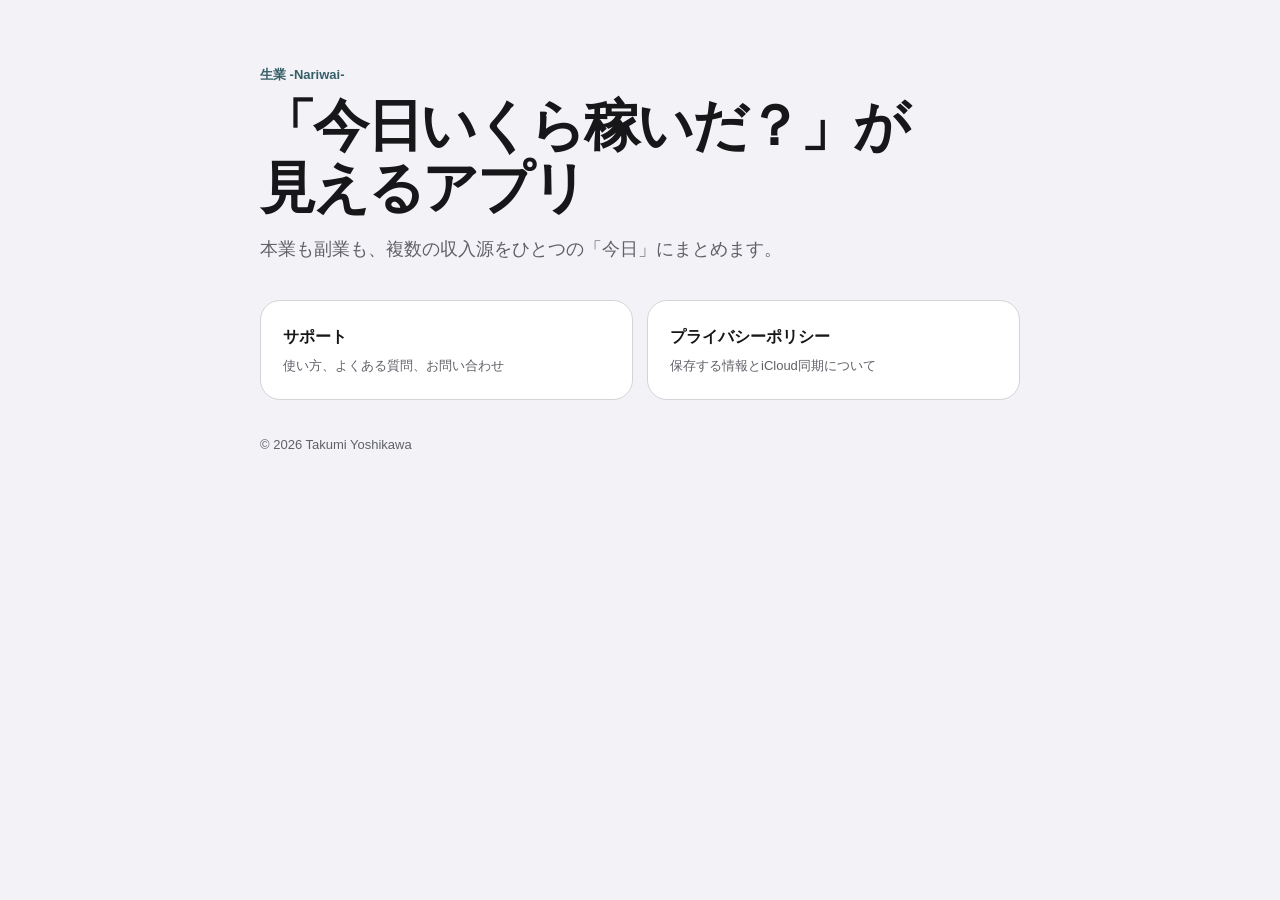
==== index.html @ c5707872 "Add approved public site" ====
<!doctype html>
<html lang="ja">
<head>
  <meta charset="utf-8">
  <meta name="viewport" content="width=device-width, initial-scale=1">
  <title>生業 -Nariwai-</title>
  <meta name="description" content="「今日いくら稼いだ？」が見えるアプリ、生業 -Nariwai- のサポート情報です。">
  <style>
    :root { color-scheme:light dark; --accent:#365e67; --bg:#f2f2f7; --surface:#fff; --text:#171719; --muted:#606068; --line:#d4d4d8; }
    @media (prefers-color-scheme:dark) { :root { --bg:#000; --surface:#1c1c1e; --text:#f5f5f7; --muted:#aaaab2; --line:#3a3a3c; --accent:#8bc3cb; } }
    * { box-sizing:border-box; }
    body { margin:0; background:var(--bg); color:var(--text); font-family:-apple-system,BlinkMacSystemFont,"Hiragino Sans","Yu Gothic",sans-serif; line-height:1.75; }
    main { width:min(760px,calc(100% - 32px)); margin:0 auto; padding:64px 0 88px; }
    .eyebrow { margin:0 0 8px; color:var(--accent); font-size:13px; font-weight:700; }
    h1 { margin:0; font-size:clamp(34px,8vw,56px); letter-spacing:-.045em; line-height:1.12; }
    .lead { margin:14px 0 0; color:var(--muted); font-size:18px; }
    nav { display:grid; grid-template-columns:repeat(2,minmax(0,1fr)); gap:14px; margin-top:34px; }
    a { padding:22px; border:1px solid var(--line); border-radius:20px; background:var(--surface); color:var(--text); font-weight:700; text-decoration:none; }
    a span { display:block; margin-top:4px; color:var(--muted); font-size:13px; font-weight:400; }
    footer { margin-top:34px; color:var(--muted); font-size:13px; }
    @media (max-width:560px) { nav { grid-template-columns:1fr; } }
  </style>
</head>
<body>
  <main>
    <p class="eyebrow">生業 -Nariwai-</p>
    <h1>「今日いくら稼いだ？」が<br>見えるアプリ</h1>
    <p class="lead">本業も副業も、複数の収入源をひとつの「今日」にまとめます。</p>
    <nav aria-label="サポート情報">
      <a href="support/">サポート<span>使い方、よくある質問、お問い合わせ</span></a>
      <a href="privacy/">プライバシーポリシー<span>保存する情報とiCloud同期について</span></a>
    </nav>
    <footer>© 2026 Takumi Yoshikawa</footer>
  </main>
</body>
</html>
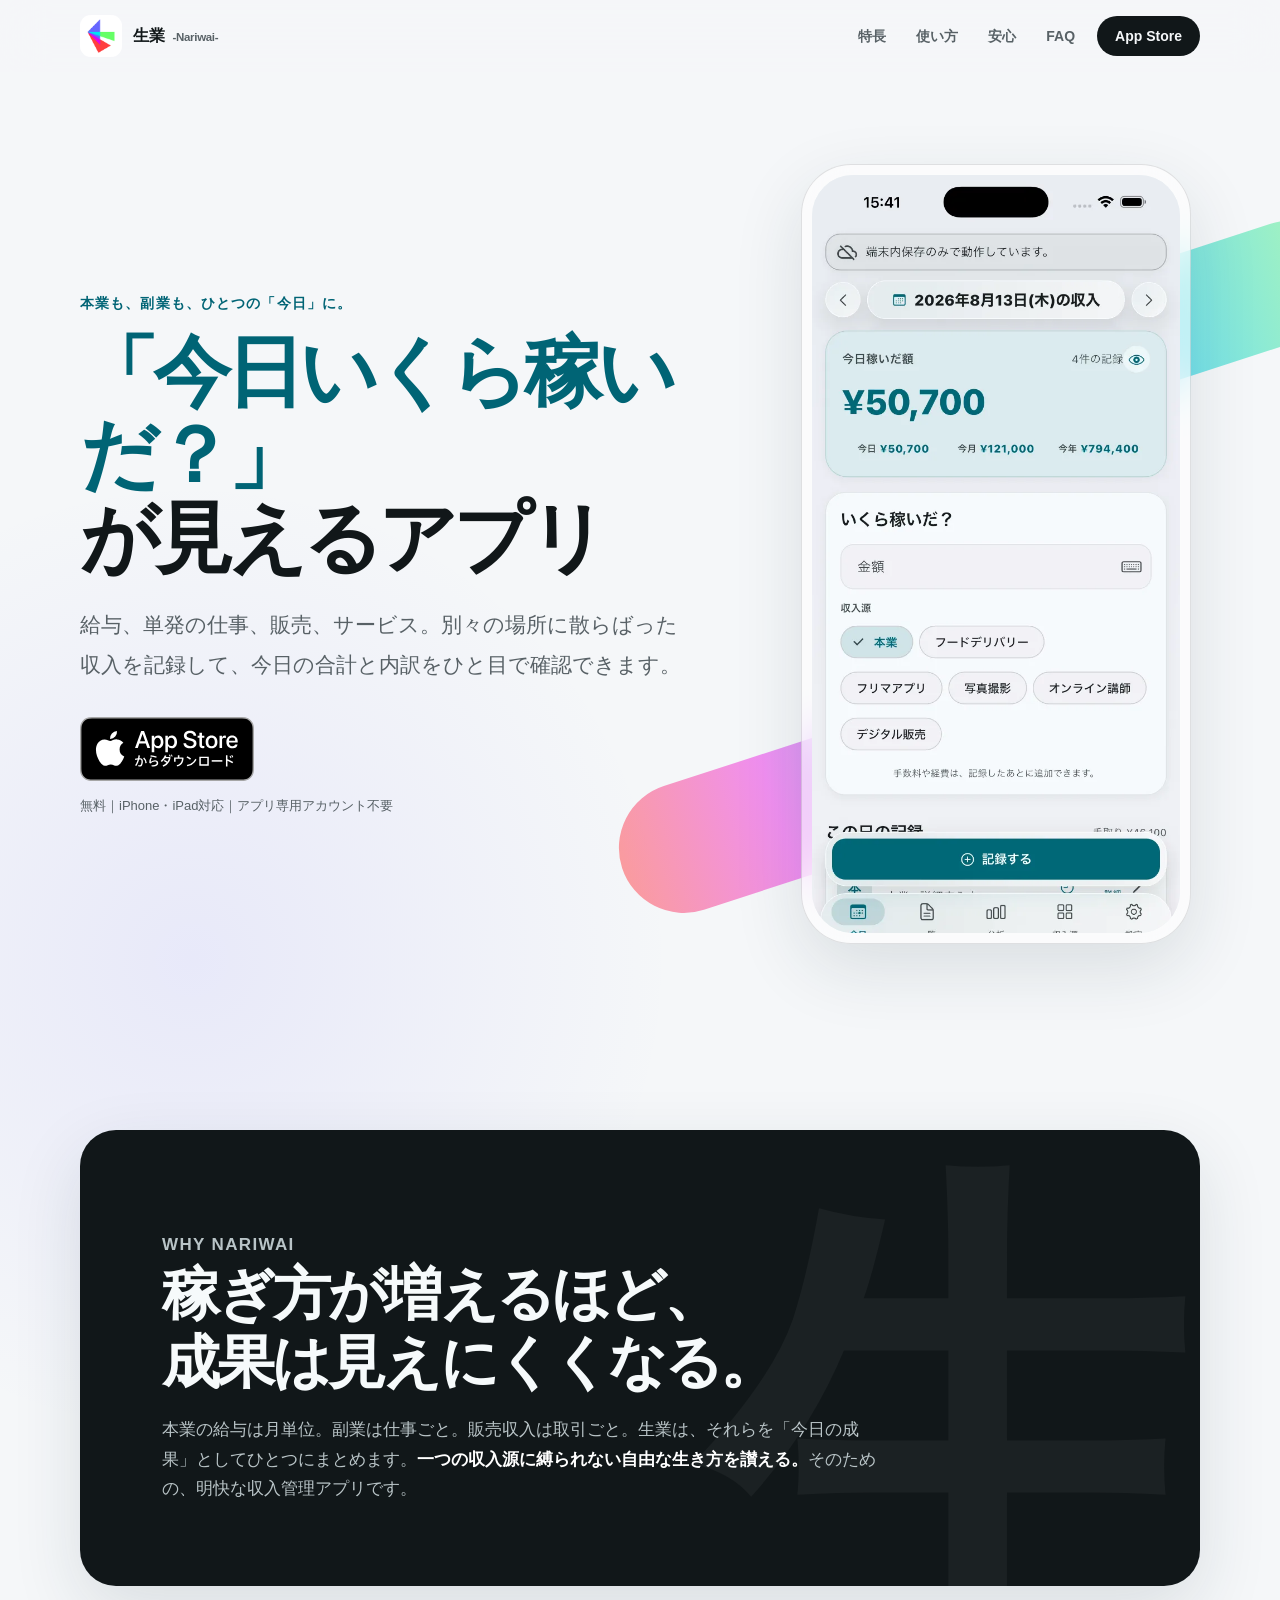
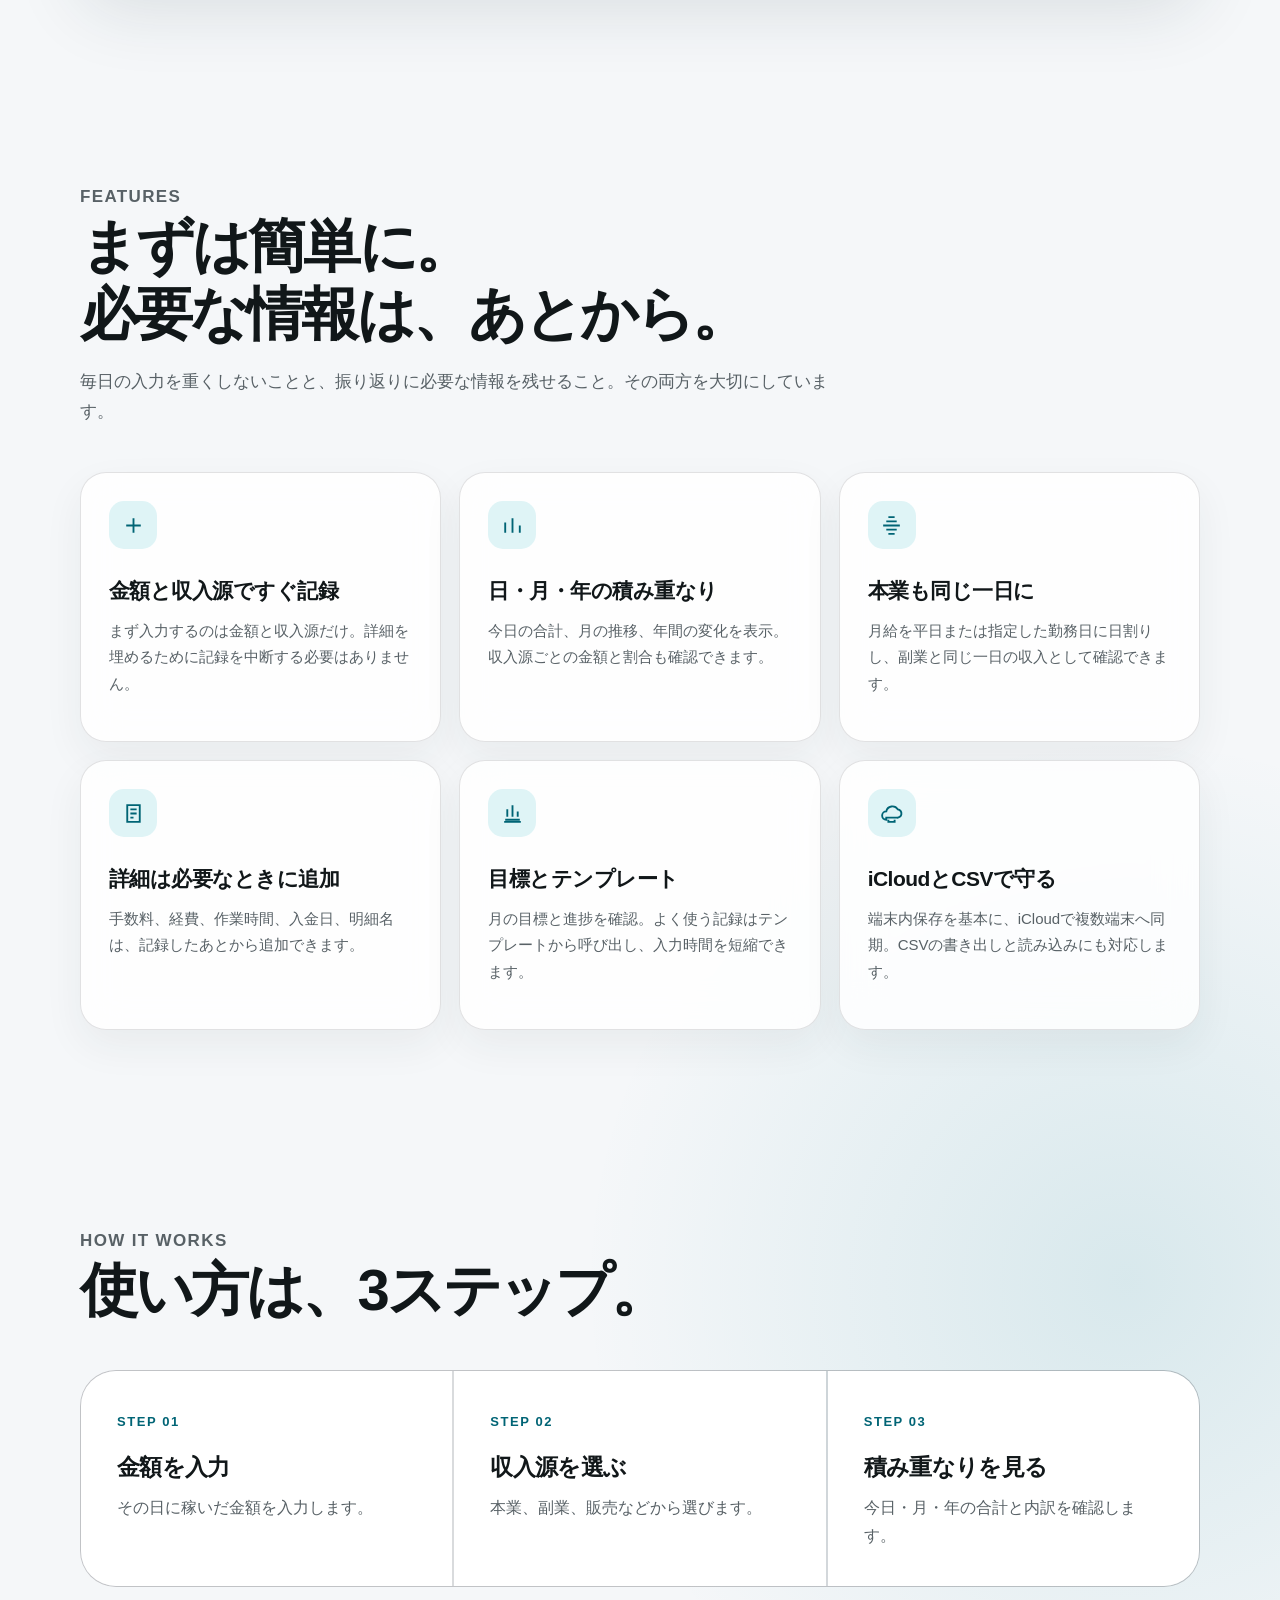
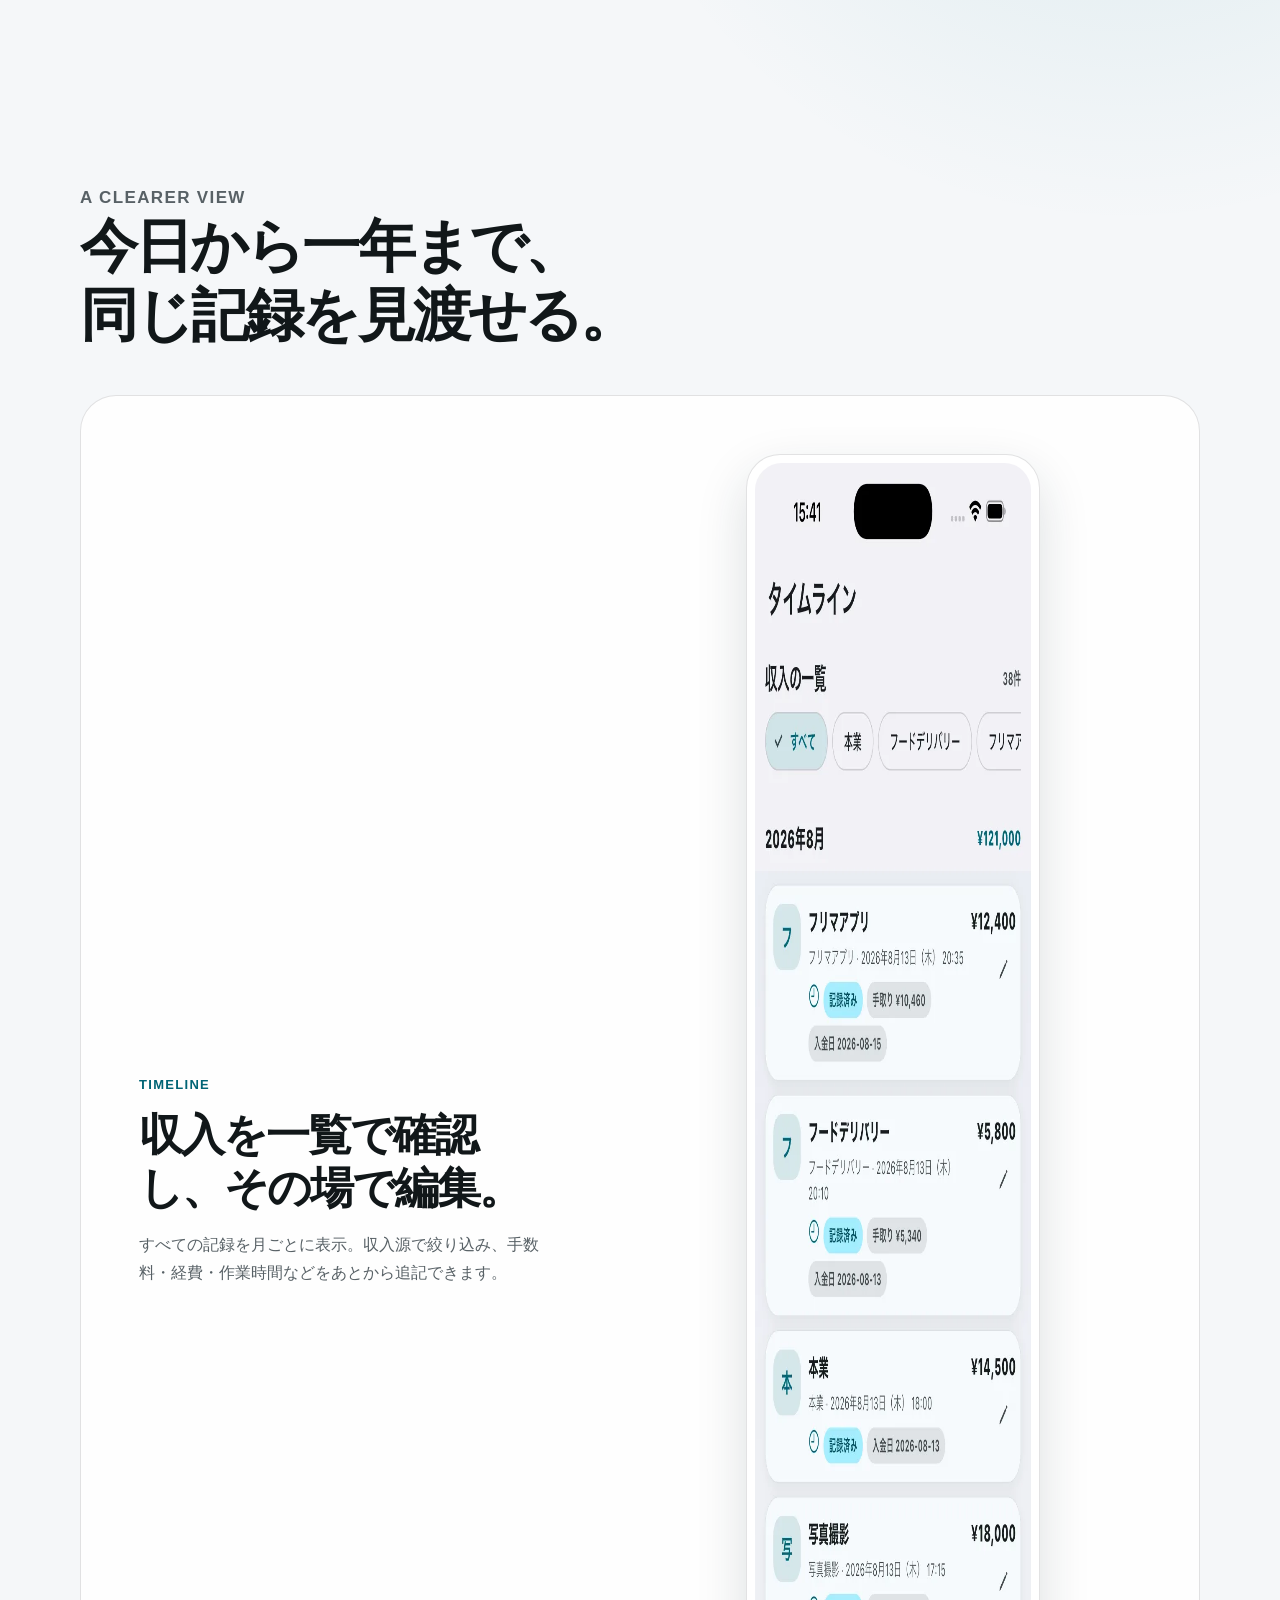
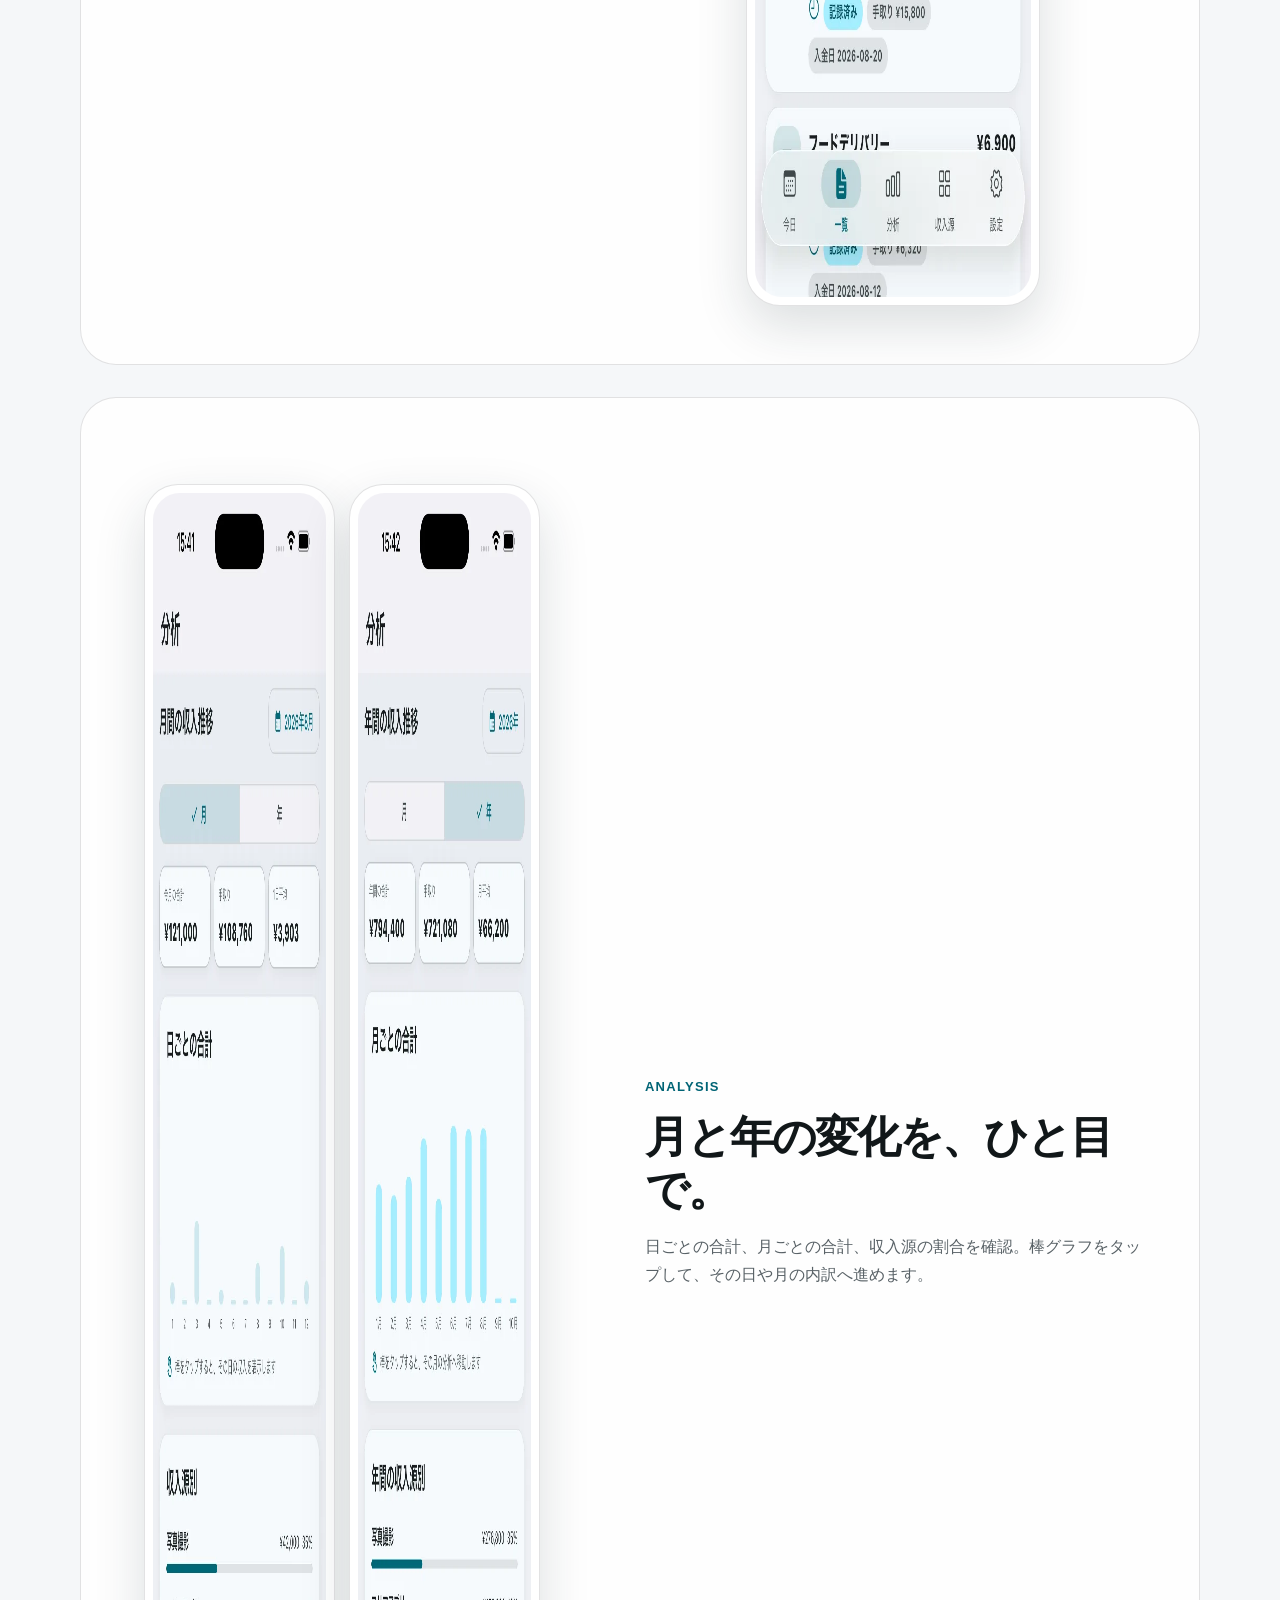
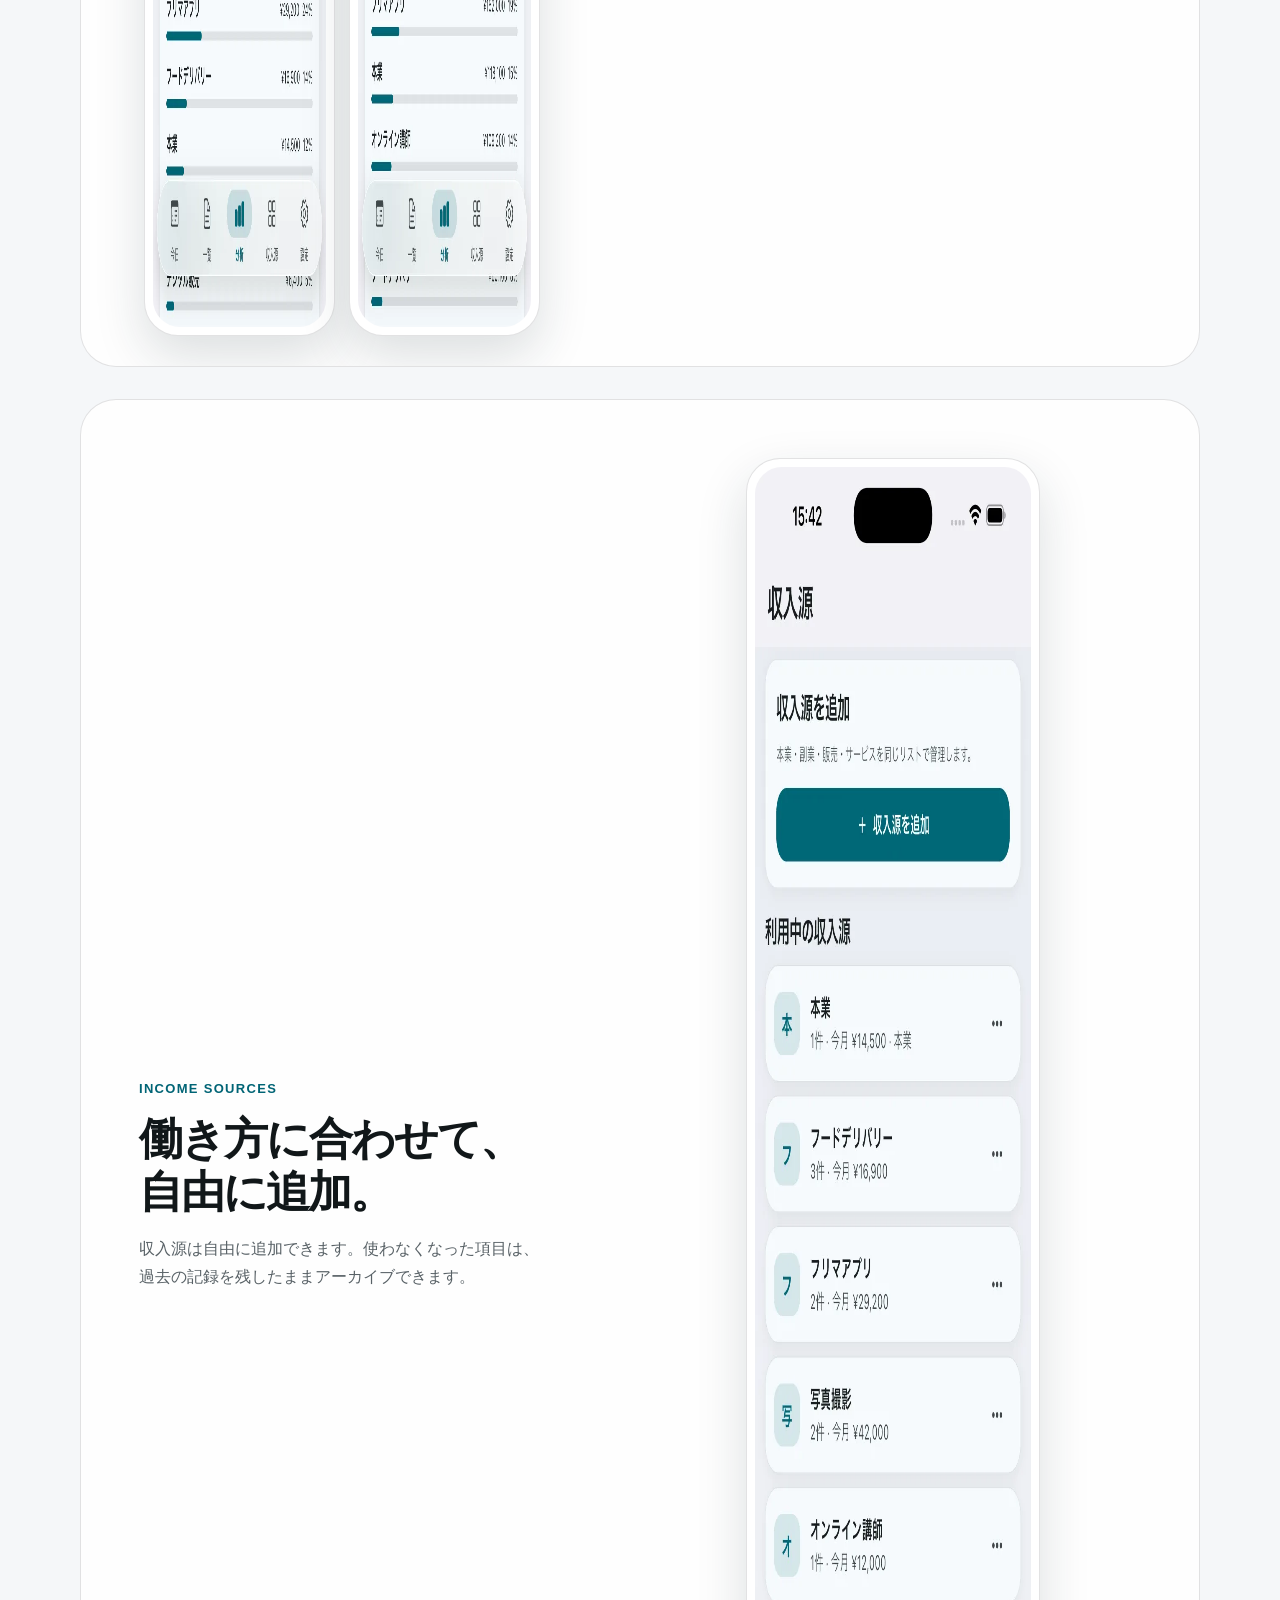
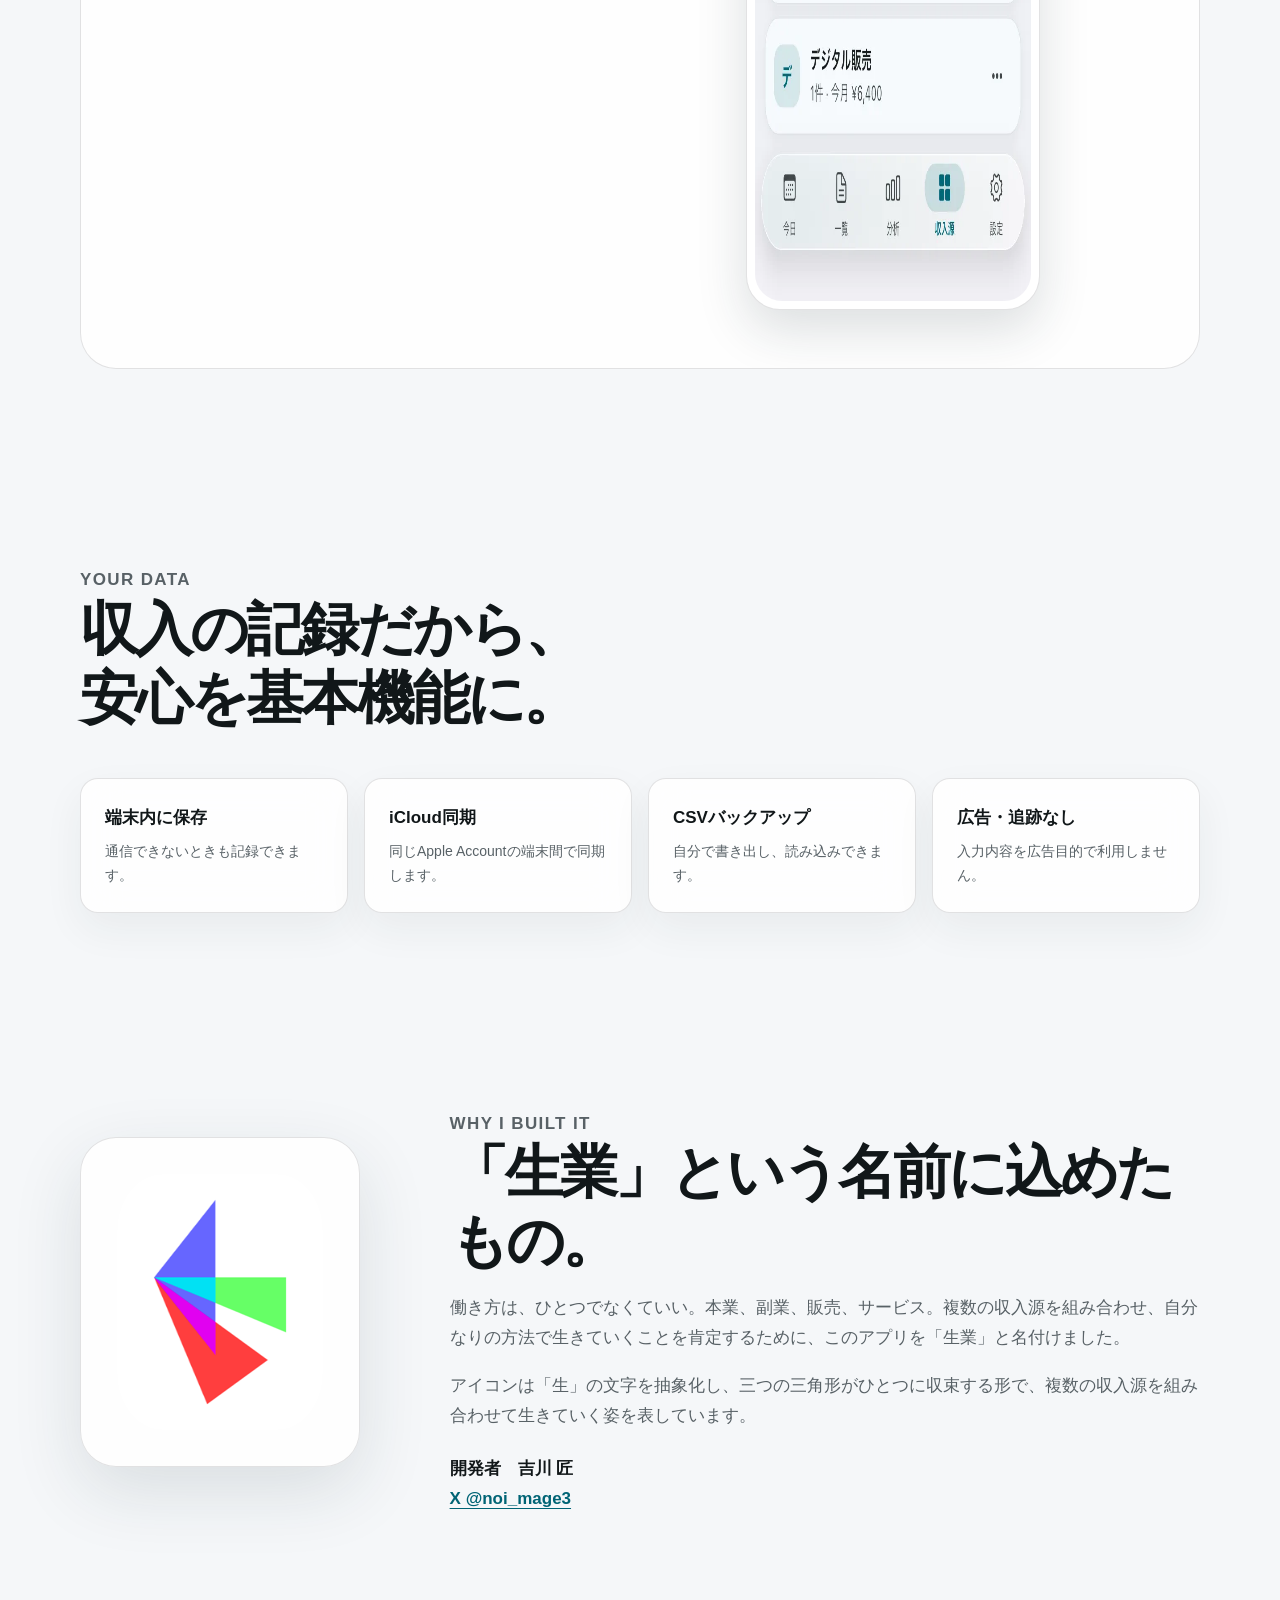
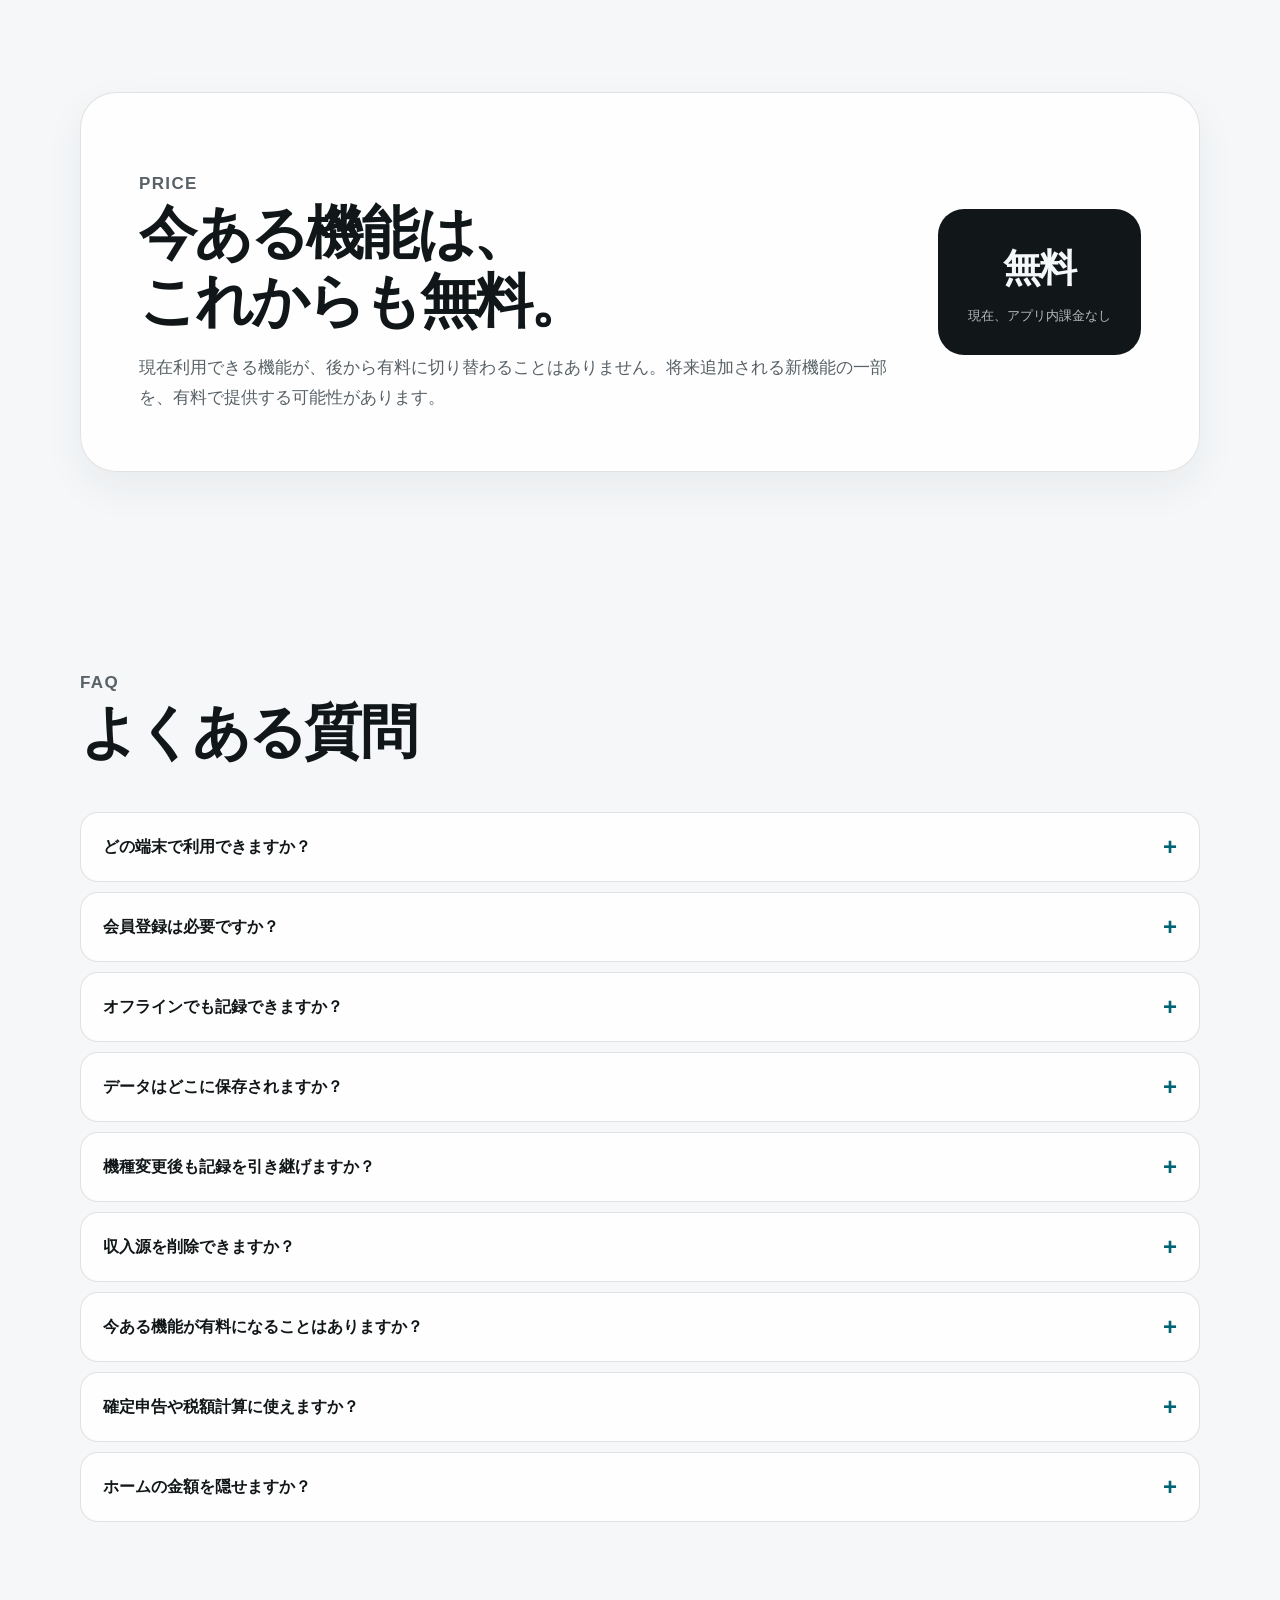
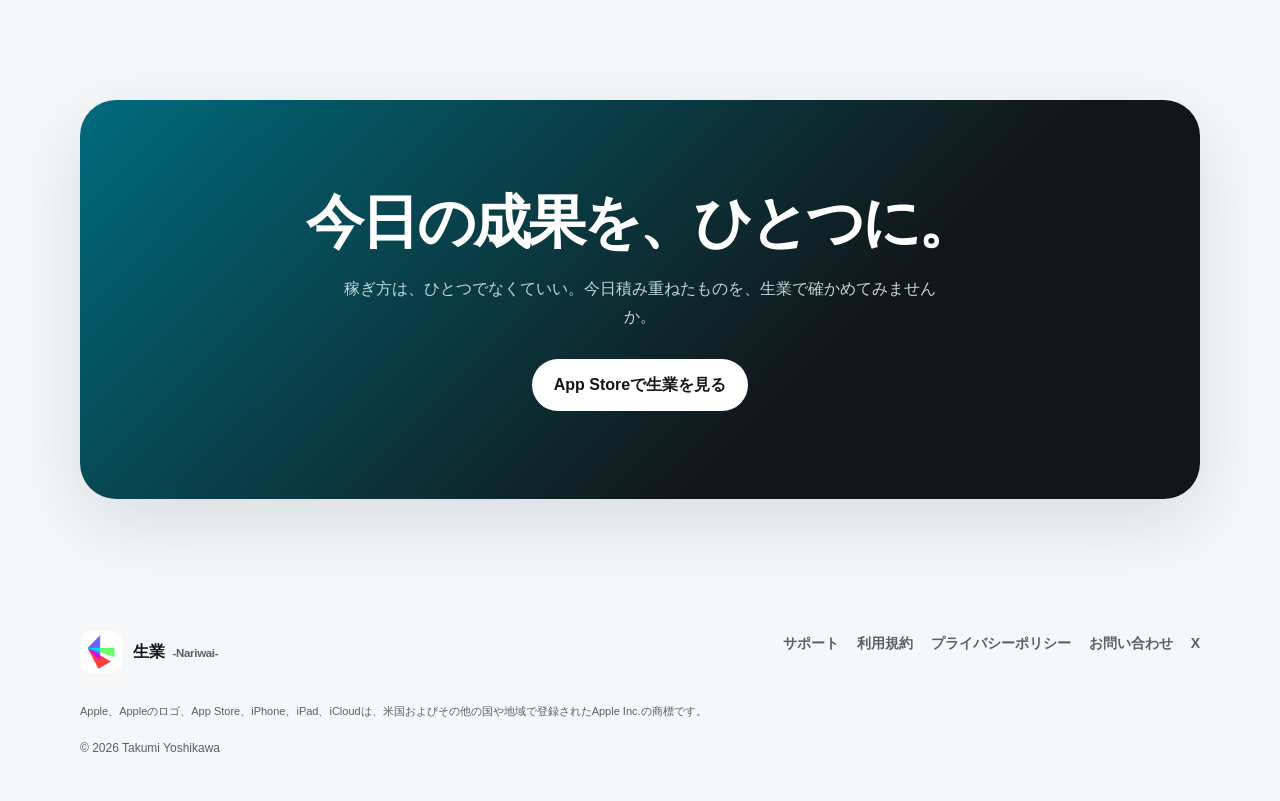
==== commit 5ae0e234: "Build official Nariwai landing page" ====
--- a/index.html
+++ b/index.html
@@ -3,34 +3,118 @@
 <head>
   <meta charset="utf-8">
   <meta name="viewport" content="width=device-width, initial-scale=1">
-  <title>生業 -Nariwai-</title>
-  <meta name="description" content="「今日いくら稼いだ？」が見えるアプリ、生業 -Nariwai- のサポート情報です。">
-  <style>
-    :root { color-scheme:light dark; --accent:#365e67; --bg:#f2f2f7; --surface:#fff; --text:#171719; --muted:#606068; --line:#d4d4d8; }
-    @media (prefers-color-scheme:dark) { :root { --bg:#000; --surface:#1c1c1e; --text:#f5f5f7; --muted:#aaaab2; --line:#3a3a3c; --accent:#8bc3cb; } }
-    * { box-sizing:border-box; }
-    body { margin:0; background:var(--bg); color:var(--text); font-family:-apple-system,BlinkMacSystemFont,"Hiragino Sans","Yu Gothic",sans-serif; line-height:1.75; }
-    main { width:min(760px,calc(100% - 32px)); margin:0 auto; padding:64px 0 88px; }
-    .eyebrow { margin:0 0 8px; color:var(--accent); font-size:13px; font-weight:700; }
-    h1 { margin:0; font-size:clamp(34px,8vw,56px); letter-spacing:-.045em; line-height:1.12; }
-    .lead { margin:14px 0 0; color:var(--muted); font-size:18px; }
-    nav { display:grid; grid-template-columns:repeat(2,minmax(0,1fr)); gap:14px; margin-top:34px; }
-    a { padding:22px; border:1px solid var(--line); border-radius:20px; background:var(--surface); color:var(--text); font-weight:700; text-decoration:none; }
-    a span { display:block; margin-top:4px; color:var(--muted); font-size:13px; font-weight:400; }
-    footer { margin-top:34px; color:var(--muted); font-size:13px; }
-    @media (max-width:560px) { nav { grid-template-columns:1fr; } }
-  </style>
+  <title>生業 -Nariwai-｜本業・副業の「今日いくら稼いだ？」が見える収入管理アプリ</title>
+  <meta name="description" content="本業・副業・販売など複数の収入を、今日・月・年で見える化。金額と収入源だけですぐ記録できる、無料のiPhone・iPad向け収入管理アプリです。">
+  <meta name="theme-color" content="#f5f7f9" media="(prefers-color-scheme: light)">
+  <meta name="theme-color" content="#090c0d" media="(prefers-color-scheme: dark)">
+  <meta property="og:type" content="website">
+  <meta property="og:locale" content="ja_JP">
+  <meta property="og:site_name" content="生業 -Nariwai-">
+  <meta property="og:title" content="「今日いくら稼いだ？」が見えるアプリ｜生業 -Nariwai-">
+  <meta property="og:description" content="本業も、副業も、ひとつの「今日」に。複数の収入源を日・月・年で見渡せる無料の収入管理アプリです。">
+  <meta property="og:url" content="https://okkun1202lindalinda-ship-it.github.io/nariwai-app/">
+  <meta property="og:image" content="https://okkun1202lindalinda-ship-it.github.io/nariwai-app/assets/og-image.png">
+  <meta property="og:image:width" content="1200">
+  <meta property="og:image:height" content="630">
+  <meta name="twitter:card" content="summary_large_image">
+  <meta name="twitter:creator" content="@noi_mage3">
+  <link rel="canonical" href="https://okkun1202lindalinda-ship-it.github.io/nariwai-app/">
+  <link rel="icon" href="assets/app-icon.png" type="image/png">
+  <link rel="preload" href="assets/screen-today.webp" as="image" type="image/webp">
+  <link rel="stylesheet" href="assets/styles.css">
+  <script type="application/ld+json">
+  {"@context":"https://schema.org","@type":"SoftwareApplication","name":"生業 -Nariwai-","description":"本業・副業など複数の収入源を記録し、今日・月・年の収入と内訳を確認できる収入管理アプリ。","applicationCategory":"FinanceApplication","operatingSystem":"iOS 13.0以降, iPadOS 13.0以降","offers":{"@type":"Offer","price":"0","priceCurrency":"JPY"},"downloadUrl":"https://apps.apple.com/jp/app/%E7%94%9F%E6%A5%AD-nariwai/id6801045316","author":{"@type":"Person","name":"Takumi Yoshikawa","sameAs":"https://x.com/noi_mage3"}}
+  </script>
 </head>
 <body>
-  <main>
-    <p class="eyebrow">生業 -Nariwai-</p>
-    <h1>「今日いくら稼いだ？」が<br>見えるアプリ</h1>
-    <p class="lead">本業も副業も、複数の収入源をひとつの「今日」にまとめます。</p>
-    <nav aria-label="サポート情報">
-      <a href="support/">サポート<span>使い方、よくある質問、お問い合わせ</span></a>
-      <a href="privacy/">プライバシーポリシー<span>保存する情報とiCloud同期について</span></a>
-    </nav>
-    <footer>© 2026 Takumi Yoshikawa</footer>
+  <a class="skip-link" href="#main">本文へ移動</a>
+  <header class="site-header">
+    <div class="container header-inner">
+      <a class="brand" href="./" aria-label="生業 -Nariwai- トップ"><img src="assets/app-icon.png" alt="" width="42" height="42"><span>生業 <small>-Nariwai-</small></span></a>
+      <nav class="site-nav" aria-label="主要メニュー"><a href="#features">特長</a><a href="#howto">使い方</a><a href="#safety">安心</a><a href="#faq">FAQ</a><a class="nav-cta" href="https://apps.apple.com/jp/app/%E7%94%9F%E6%A5%AD-nariwai/id6801045316">App Store</a></nav>
+    </div>
+  </header>
+
+  <main id="main">
+    <section class="hero">
+      <div class="container hero-grid">
+        <div class="hero-copy">
+          <p class="eyebrow">本業も、副業も、ひとつの「今日」に。</p>
+          <h1><span class="question">「今日いくら稼いだ？」</span><span>が見えるアプリ</span></h1>
+          <p class="hero-lead">給与、単発の仕事、販売、サービス。別々の場所に散らばった収入を記録して、今日の合計と内訳をひと目で確認できます。</p>
+          <div class="hero-actions"><a class="app-store-badge" href="https://apps.apple.com/jp/app/%E7%94%9F%E6%A5%AD-nariwai/id6801045316" aria-label="App Storeから生業をダウンロード"><img src="assets/app-store-badge.svg" alt="App Storeからダウンロード" width="174" height="64"></a></div>
+          <p class="hero-meta">無料｜iPhone・iPad対応｜アプリ専用アカウント不要</p>
+        </div>
+        <div class="hero-visual" aria-label="生業の今日画面"><div class="phone"><div class="phone-screen"><img src="assets/screen-today.webp" alt="本業やフードデリバリーなどを記録した生業の今日画面" width="660" height="1434" fetchpriority="high"></div></div></div>
+      </div>
+    </section>
+
+    <section class="section-compact"><div class="container manifesto-wrap"><div class="manifesto">
+      <p class="eyebrow">WHY NARIWAI</p><h2>稼ぎ方が増えるほど、<br>成果は見えにくくなる。</h2>
+      <p>本業の給与は月単位。副業は仕事ごと。販売収入は取引ごと。生業は、それらを「今日の成果」としてひとつにまとめます。<strong>一つの収入源に縛られない自由な生き方を讃える。</strong>そのための、明快な収入管理アプリです。</p>
+    </div></div></section>
+
+    <section class="section" id="features"><div class="container">
+      <div class="section-header"><p class="eyebrow">FEATURES</p><h2>まずは簡単に。<br>必要な情報は、あとから。</h2><p>毎日の入力を重くしないことと、振り返りに必要な情報を残せること。その両方を大切にしています。</p></div>
+      <div class="feature-grid">
+        <article class="feature-card"><span class="feature-icon"><svg aria-hidden="true" viewBox="0 0 24 24"><path d="M5 12h14M12 5v14"/></svg></span><h3>金額と収入源ですぐ記録</h3><p>まず入力するのは金額と収入源だけ。詳細を埋めるために記録を中断する必要はありません。</p></article>
+        <article class="feature-card"><span class="feature-icon"><svg aria-hidden="true" viewBox="0 0 24 24"><path d="M5 19V9m7 10V5m7 14v-7"/></svg></span><h3>日・月・年の積み重なり</h3><p>今日の合計、月の推移、年間の変化を表示。収入源ごとの金額と割合も確認できます。</p></article>
+        <article class="feature-card"><span class="feature-icon"><svg aria-hidden="true" viewBox="0 0 24 24"><path d="M4 12h16M7 8h10M9 4h6M7 16h10M9 20h6"/></svg></span><h3>本業も同じ一日に</h3><p>月給を平日または指定した勤務日に日割りし、副業と同じ一日の収入として確認できます。</p></article>
+        <article class="feature-card"><span class="feature-icon"><svg aria-hidden="true" viewBox="0 0 24 24"><path d="M6 4h12v16H6zM9 8h6M9 12h6M9 16h3"/></svg></span><h3>詳細は必要なときに追加</h3><p>手数料、経費、作業時間、入金日、明細名は、記録したあとから追加できます。</p></article>
+        <article class="feature-card"><span class="feature-icon"><svg aria-hidden="true" viewBox="0 0 24 24"><path d="M5 18h14M7 15V8m5 7V4m5 11v-5M4 20h16"/></svg></span><h3>目標とテンプレート</h3><p>月の目標と進捗を確認。よく使う記録はテンプレートから呼び出し、入力時間を短縮できます。</p></article>
+        <article class="feature-card"><span class="feature-icon"><svg aria-hidden="true" viewBox="0 0 24 24"><path d="M7 18a4 4 0 0 1 0-8 6 6 0 0 1 11-2 4 4 0 0 1-1 8H7zM9 18v2h6v-2"/></svg></span><h3>iCloudとCSVで守る</h3><p>端末内保存を基本に、iCloudで複数端末へ同期。CSVの書き出しと読み込みにも対応します。</p></article>
+      </div>
+    </div></section>
+
+    <section class="section-compact" id="howto"><div class="container">
+      <div class="section-header"><p class="eyebrow">HOW IT WORKS</p><h2>使い方は、3ステップ。</h2></div>
+      <div class="steps"><article class="step"><span class="step-number">STEP 01</span><h3>金額を入力</h3><p>その日に稼いだ金額を入力します。</p></article><article class="step"><span class="step-number">STEP 02</span><h3>収入源を選ぶ</h3><p>本業、副業、販売などから選びます。</p></article><article class="step"><span class="step-number">STEP 03</span><h3>積み重なりを見る</h3><p>今日・月・年の合計と内訳を確認します。</p></article></div>
+    </div></section>
+
+    <section class="section"><div class="container">
+      <div class="section-header"><p class="eyebrow">A CLEARER VIEW</p><h2>今日から一年まで、<br>同じ記録を見渡せる。</h2></div>
+      <div class="showcase-list">
+        <article class="showcase"><div class="showcase-copy"><p class="showcase-label">TIMELINE</p><h3>収入を一覧で確認し、その場で編集。</h3><p>すべての記録を月ごとに表示。収入源で絞り込み、手数料・経費・作業時間などをあとから追記できます。</p></div><div class="screen-stage"><div class="screen-shot"><img src="assets/screen-timeline.webp" alt="月ごとに収入を確認して編集できるタイムライン画面" width="660" height="1434" loading="lazy"></div></div></article>
+        <article class="showcase"><div class="showcase-copy"><p class="showcase-label">ANALYSIS</p><h3>月と年の変化を、ひと目で。</h3><p>日ごとの合計、月ごとの合計、収入源の割合を確認。棒グラフをタップして、その日や月の内訳へ進めます。</p></div><div class="screen-stage"><div class="screen-shot secondary"><img src="assets/screen-month.webp" alt="日ごとの収入と収入源別内訳を表示する月分析画面" width="660" height="1434" loading="lazy"></div><div class="screen-shot secondary"><img src="assets/screen-year.webp" alt="月ごとの収入推移を表示する年分析画面" width="660" height="1434" loading="lazy"></div></div></article>
+        <article class="showcase"><div class="showcase-copy"><p class="showcase-label">INCOME SOURCES</p><h3>働き方に合わせて、自由に追加。</h3><p>収入源は自由に追加できます。使わなくなった項目は、過去の記録を残したままアーカイブできます。</p></div><div class="screen-stage"><div class="screen-shot"><img src="assets/screen-sources.webp" alt="収入源の追加、編集、アーカイブができる管理画面" width="660" height="1434" loading="lazy"></div></div></article>
+      </div>
+    </div></section>
+
+    <section class="section-compact" id="safety"><div class="container">
+      <div class="section-header"><p class="eyebrow">YOUR DATA</p><h2>収入の記録だから、<br>安心を基本機能に。</h2></div>
+      <div class="trust-grid"><article class="trust-card"><strong>端末内に保存</strong><span>通信できないときも記録できます。</span></article><article class="trust-card"><strong>iCloud同期</strong><span>同じApple Accountの端末間で同期します。</span></article><article class="trust-card"><strong>CSVバックアップ</strong><span>自分で書き出し、読み込みできます。</span></article><article class="trust-card"><strong>広告・追跡なし</strong><span>入力内容を広告目的で利用しません。</span></article></div>
+    </div></section>
+
+    <section class="section"><div class="container developer">
+      <div class="developer-mark"><img src="assets/app-icon.png" alt="三つの三角形で生を表現した生業のアイコン" width="256" height="256" loading="lazy"></div>
+      <div class="developer-copy"><p class="eyebrow">WHY I BUILT IT</p><h2>「生業」という名前に込めたもの。</h2><p>働き方は、ひとつでなくていい。本業、副業、販売、サービス。複数の収入源を組み合わせ、自分なりの方法で生きていくことを肯定するために、このアプリを「生業」と名付けました。</p><p>アイコンは「生」の文字を抽象化し、三つの三角形がひとつに収束する形で、複数の収入源を組み合わせて生きていく姿を表しています。</p><p class="developer-name">開発者　吉川 匠<br><a class="text-link" href="https://x.com/noi_mage3">X @noi_mage3</a></p></div>
+    </div></section>
+
+    <section class="section-compact"><div class="container price-card">
+      <div class="price-copy"><p class="eyebrow">PRICE</p><h2>今ある機能は、<br>これからも無料。</h2><p>現在利用できる機能が、後から有料に切り替わることはありません。将来追加される新機能の一部を、有料で提供する可能性があります。</p></div><div class="price-badge"><strong>無料</strong><span>現在、アプリ内課金なし</span></div>
+    </div></section>
+
+    <section class="section" id="faq"><div class="container">
+      <div class="section-header"><p class="eyebrow">FAQ</p><h2>よくある質問</h2></div>
+      <div class="faq-list">
+        <details><summary>どの端末で利用できますか？</summary><p>iOS 13.0以降のiPhoneとiPadに対応しています。Android版は現在提供していません。</p></details>
+        <details><summary>会員登録は必要ですか？</summary><p>アプリ専用のアカウント登録は必要ありません。iCloud同期には、端末でApple Accountへサインインしている必要があります。</p></details>
+        <details><summary>オフラインでも記録できますか？</summary><p>はい。通信できない場合も端末内へ記録できます。iCloudが利用可能になったときに同期を再試行します。</p></details>
+        <details><summary>データはどこに保存されますか？</summary><p>端末内に保存されます。iCloudが利用できる場合は、AppleのCloudKitを通じて利用者のプライベートデータベースにも保存されます。</p></details>
+        <details><summary>機種変更後も記録を引き継げますか？</summary><p>同じApple AccountでiCloudを利用することで同期できます。また、CSVを書き出して記録の控えを保存できます。</p></details>
+        <details><summary>収入源を削除できますか？</summary><p>過去の記録を壊さないため、完全削除ではなくアーカイブします。必要になれば再び利用できます。</p></details>
+        <details><summary>今ある機能が有料になることはありますか？</summary><p>ありません。現在利用できる機能は今後も無料です。将来追加される新機能の一部を有料で提供する可能性があります。</p></details>
+        <details><summary>確定申告や税額計算に使えますか？</summary><p>生業は収入の記録と可視化を目的としたアプリです。税額計算や確定申告書の作成機能はありません。</p></details>
+        <details><summary>ホームの金額を隠せますか？</summary><p>今日画面の目のアイコンを押すと、ホーム画面の金額を隠せます。この設定はアプリの再起動後も保持されます。</p></details>
+      </div>
+    </div></section>
+
+    <section class="section-compact"><div class="container final-cta"><h2>今日の成果を、ひとつに。</h2><p>稼ぎ方は、ひとつでなくていい。今日積み重ねたものを、生業で確かめてみませんか。</p><a class="button button-light" href="https://apps.apple.com/jp/app/%E7%94%9F%E6%A5%AD-nariwai/id6801045316">App Storeで生業を見る</a></div></section>
   </main>
+
+  <footer class="site-footer"><div class="container">
+    <div class="footer-main"><a class="brand" href="./"><img src="assets/app-icon.png" alt="" width="42" height="42"><span>生業 <small>-Nariwai-</small></span></a><nav class="footer-links" aria-label="フッターメニュー"><a href="support/">サポート</a><a href="terms/">利用規約</a><a href="privacy/">プライバシーポリシー</a><a href="mailto:okkun1202.linda.linda@gmail.com">お問い合わせ</a><a href="https://x.com/noi_mage3">X</a></nav></div>
+    <p class="legal-copy">Apple、Appleのロゴ、App Store、iPhone、iPad、iCloudは、米国およびその他の国や地域で登録されたApple Inc.の商標です。</p><p class="copyright">© 2026 Takumi Yoshikawa</p>
+  </div></footer>
 </body>
 </html>
--- a/assets/styles.css
+++ b/assets/styles.css
@@ -0,0 +1,22 @@
+:root{color-scheme:light dark;--accent:#087f91;--accent-strong:#006475;--accent-soft:#dff4f6;--bg:#f5f7f9;--surface:rgba(255,255,255,.84);--solid:#fff;--muted-bg:#edf1f3;--text:#111719;--muted:#586166;--line:rgba(17,23,25,.12);--shadow:0 24px 70px rgba(27,48,54,.12);--xl:36px;--lg:26px;--md:18px}
+@media(prefers-color-scheme:dark){:root{--accent:#75d7e4;--accent-strong:#a4e8f0;--accent-soft:#173b41;--bg:#090c0d;--surface:rgba(24,29,31,.84);--solid:#181d1f;--muted-bg:#202729;--text:#f4f7f8;--muted:#aab3b6;--line:rgba(255,255,255,.12);--shadow:0 28px 80px rgba(0,0,0,.38)}}
+*{box-sizing:border-box}html{scroll-behavior:smooth}body{margin:0;background:radial-gradient(circle at 15% 8%,rgba(99,91,255,.09),transparent 30rem),radial-gradient(circle at 88% 24%,rgba(8,127,145,.12),transparent 34rem),var(--bg);color:var(--text);font-family:-apple-system,BlinkMacSystemFont,"Hiragino Sans","Yu Gothic",sans-serif;line-height:1.75;-webkit-font-smoothing:antialiased}img{display:block;max-width:100%}a{color:inherit}button,summary,a{-webkit-tap-highlight-color:transparent}:focus-visible{outline:3px solid var(--accent);outline-offset:4px}.container{width:min(1120px,calc(100% - 40px));margin-inline:auto}
+.skip-link{position:fixed;z-index:100;top:10px;left:10px;padding:10px 16px;border-radius:999px;background:var(--text);color:var(--bg);transform:translateY(-160%);transition:transform .2s}.skip-link:focus{transform:translateY(0)}
+.site-header{position:sticky;z-index:30;top:0;background:var(--bg);background:color-mix(in srgb,var(--bg) 78%,transparent);backdrop-filter:blur(22px) saturate(150%);-webkit-backdrop-filter:blur(22px) saturate(150%)}.header-inner{min-height:72px;display:flex;align-items:center;justify-content:space-between;gap:24px}.brand{display:inline-flex;align-items:center;gap:11px;color:var(--text);font-weight:800;text-decoration:none;letter-spacing:-.02em}.brand img{width:42px;height:42px;border-radius:11px}.brand small{margin-left:4px;color:var(--muted);font-size:.72em;font-weight:600}.site-nav{display:flex;align-items:center;gap:6px}.site-nav a{padding:8px 12px;border-radius:999px;color:var(--muted);font-size:14px;font-weight:700;text-decoration:none}.site-nav a:hover{background:var(--surface);color:var(--text)}.site-nav .nav-cta{margin-left:4px;padding-inline:18px;background:var(--text);color:var(--bg)}
+.hero{position:relative;overflow:hidden;padding:92px 0 112px}.hero-grid{display:grid;grid-template-columns:minmax(0,1.08fr) minmax(340px,.72fr);align-items:center;gap:clamp(52px,8vw,108px)}.eyebrow{margin:0 0 16px;color:var(--accent-strong);font-size:14px;font-weight:800;letter-spacing:.08em}.hero h1{margin:0;font-size:clamp(46px,6.6vw,78px);letter-spacing:-.065em;line-height:1.06}.hero h1 span{display:block}.hero h1 .question{color:var(--accent-strong)}.hero-lead{max-width:640px;margin:26px 0 0;color:var(--muted);font-size:clamp(17px,2vw,21px);line-height:1.9}.hero-actions{display:flex;align-items:center;gap:18px;margin-top:32px;flex-wrap:wrap}.app-store-badge{border-radius:9px}.app-store-badge img{width:174px;height:auto}.hero-meta{margin:14px 0 0;color:var(--muted);font-size:13px}
+.hero-visual{position:relative;width:min(100%,390px);justify-self:center}.hero-visual:before,.hero-visual:after{content:"";position:absolute;z-index:-1;border-radius:999px;transform:rotate(-18deg)}.hero-visual:before{width:360px;height:120px;top:12%;right:-42%;background:linear-gradient(90deg,rgba(99,91,255,.62),rgba(18,209,221,.56),rgba(88,245,103,.46))}.hero-visual:after{width:330px;height:130px;bottom:8%;left:-48%;background:linear-gradient(90deg,rgba(255,65,69,.5),rgba(233,0,229,.42),rgba(99,91,255,.48))}.phone{padding:10px;border:1px solid var(--line);border-radius:50px;background:rgba(255,255,255,.55);box-shadow:var(--shadow);backdrop-filter:blur(24px);-webkit-backdrop-filter:blur(24px)}.phone-screen{overflow:hidden;aspect-ratio:660/1360;border-radius:41px;background:#eef2f5}.phone-screen img{width:100%;height:100%;object-fit:cover;object-position:top}
+.section{padding:104px 0}.section-compact{padding:74px 0}.section-header{max-width:760px;margin-bottom:46px}.section-header h2,.manifesto h2,.developer-copy h2,.price-copy h2,.final-cta h2{margin:0;font-size:clamp(34px,5vw,58px);letter-spacing:-.05em;line-height:1.18}.section-header p,.manifesto p,.developer-copy p,.price-copy p{margin:18px 0 0;color:var(--muted);font-size:17px}
+.manifesto-wrap{overflow:hidden;border-radius:var(--xl);background:#111719;color:#f6fafb;box-shadow:var(--shadow)}.manifesto{position:relative;padding:clamp(42px,7vw,82px)}.manifesto:after{content:"生";position:absolute;right:-20px;bottom:-110px;color:rgba(255,255,255,.045);font-size:clamp(260px,46vw,520px);font-weight:900;line-height:1}.manifesto p{position:relative;z-index:1;max-width:720px;color:#b9c4c7}.manifesto strong{color:#fff}
+.feature-grid{display:grid;grid-template-columns:repeat(3,minmax(0,1fr));gap:18px}.feature-card,.trust-card,.document-card,.price-card{border:1px solid var(--line);background:var(--surface);box-shadow:0 16px 40px rgba(27,48,54,.06);backdrop-filter:blur(20px);-webkit-backdrop-filter:blur(20px)}.feature-card{min-height:270px;padding:28px;border-radius:var(--lg)}.feature-icon{width:48px;height:48px;display:grid;place-items:center;border-radius:15px;background:var(--accent-soft);color:var(--accent-strong)}.feature-icon svg{width:25px;height:25px;fill:none;stroke:currentColor;stroke-width:1.8}.feature-card h3{margin:24px 0 8px;font-size:21px;letter-spacing:-.025em}.feature-card p{margin:0;color:var(--muted);font-size:15px}
+.steps{display:grid;grid-template-columns:repeat(3,1fr);gap:2px;overflow:hidden;border:1px solid var(--line);border-radius:var(--xl);background:var(--line)}.step{padding:36px;background:var(--solid)}.step-number{color:var(--accent-strong);font-size:13px;font-weight:900;letter-spacing:.12em}.step h3{margin:12px 0 6px;font-size:23px;letter-spacing:-.03em}.step p{margin:0;color:var(--muted)}
+.showcase-list{display:grid;gap:32px}.showcase{display:grid;grid-template-columns:minmax(0,.9fr) minmax(340px,1.1fr);align-items:center;gap:clamp(42px,8vw,100px);padding:clamp(28px,5vw,58px);border:1px solid var(--line);border-radius:var(--xl);background:var(--surface);overflow:hidden}.showcase:nth-child(even) .showcase-copy{order:2}.showcase-copy h3{margin:0;font-size:clamp(30px,4vw,44px);letter-spacing:-.045em;line-height:1.2}.showcase-copy p{margin:16px 0 0;color:var(--muted)}.showcase-label{margin:0 0 12px!important;color:var(--accent-strong)!important;font-size:13px;font-weight:900;letter-spacing:.1em}.screen-stage{display:flex;justify-content:center;gap:14px;min-width:0}.screen-shot{width:min(100%,294px);padding:8px;border:1px solid var(--line);border-radius:34px;background:var(--solid);box-shadow:0 20px 50px rgba(27,48,54,.15)}.screen-shot img{border-radius:27px}.screen-shot.secondary{width:min(47%,245px);transform:translateY(28px)}
+.trust-grid{display:grid;grid-template-columns:repeat(4,1fr);gap:16px}.trust-card{padding:24px;border-radius:var(--md)}.trust-card strong{display:block;font-size:17px}.trust-card span{display:block;margin-top:6px;color:var(--muted);font-size:14px}
+.developer{display:grid;grid-template-columns:280px 1fr;gap:clamp(42px,7vw,92px);align-items:center}.developer-mark{padding:36px;border:1px solid var(--line);border-radius:var(--xl);background:var(--surface);box-shadow:var(--shadow)}.developer-mark img{width:100%;border-radius:22%}.developer-name{margin-top:24px!important;color:var(--text)!important;font-weight:800}.text-link{color:var(--accent-strong);font-weight:800;text-underline-offset:4px}
+.price-card{display:grid;grid-template-columns:1fr auto;align-items:center;gap:40px;padding:clamp(32px,5vw,58px);border-radius:var(--xl)}.price-badge{min-width:190px;padding:26px 30px;border-radius:var(--lg);background:var(--text);color:var(--bg);text-align:center}.price-badge strong{display:block;font-size:38px;letter-spacing:-.05em}.price-badge span{font-size:13px;opacity:.72}
+.faq-list{display:grid;gap:10px}.faq-list details{border:1px solid var(--line);border-radius:var(--md);background:var(--surface)}.faq-list summary{padding:20px 56px 20px 22px;cursor:pointer;font-weight:800;list-style:none;position:relative}.faq-list summary::-webkit-details-marker{display:none}.faq-list summary:after{content:"+";position:absolute;right:22px;top:50%;transform:translateY(-50%);color:var(--accent-strong);font-size:24px}.faq-list details[open] summary:after{content:"−"}.faq-list details p{margin:0;padding:0 22px 22px;color:var(--muted)}
+.final-cta{padding:clamp(48px,8vw,88px);border-radius:var(--xl);background:linear-gradient(135deg,#006b7d,#111719 66%);color:#fff;text-align:center;box-shadow:var(--shadow)}.final-cta p{margin:18px auto 28px;max-width:620px;color:#c2d7da}.button{display:inline-flex;min-height:48px;align-items:center;justify-content:center;padding:12px 22px;border-radius:999px;background:var(--text);color:var(--bg);font-weight:800;text-decoration:none}.button-light{background:#fff;color:#111719}.button-outline{border:1px solid var(--line);background:transparent;color:var(--text)}
+.site-footer{padding:58px 0 42px}.footer-main{display:flex;justify-content:space-between;gap:28px;align-items:flex-start}.footer-links{display:flex;flex-wrap:wrap;gap:8px 18px}.footer-links a{color:var(--muted);font-size:14px;font-weight:700;text-decoration:none}.footer-links a:hover{color:var(--text)}.legal-copy{max-width:760px;margin:30px 0 0;color:var(--muted);font-size:11px;line-height:1.6}.copyright{margin:18px 0 0;color:var(--muted);font-size:12px}
+.document-page{padding:70px 0 96px}.document-header{max-width:780px;margin-bottom:36px}.document-header h1{margin:0;font-size:clamp(38px,7vw,60px);letter-spacing:-.05em;line-height:1.15}.document-header p{color:var(--muted)}.document-card{max-width:880px;padding:clamp(24px,5vw,48px);border-radius:var(--xl)}.document-card section+section{margin-top:38px;padding-top:36px;border-top:1px solid var(--line)}.document-card h2{margin:0 0 12px;font-size:23px;letter-spacing:-.03em}.document-card h3{margin:24px 0 6px;font-size:17px}.document-card p,.document-card ul,.document-card ol{margin:0}.document-card ul,.document-card ol{padding-left:1.4em}.document-actions{display:flex;flex-wrap:wrap;gap:10px;margin-top:28px}
+@media(max-width:900px){.site-nav a:not(.nav-cta){display:none}.hero-grid{grid-template-columns:1fr}.hero-copy{text-align:center}.hero-lead{margin-inline:auto}.hero-actions{justify-content:center}.hero-meta{text-align:center}.hero-visual{width:min(82vw,390px)}.feature-grid{grid-template-columns:repeat(2,1fr)}.showcase{grid-template-columns:1fr}.showcase:nth-child(even) .showcase-copy{order:initial}.showcase-copy{text-align:center}.trust-grid{grid-template-columns:repeat(2,1fr)}.developer{grid-template-columns:220px 1fr}}
+@media(max-width:640px){.container{width:min(100% - 28px,1120px)}.header-inner{min-height:64px}.brand img{width:36px;height:36px}.brand small{display:none}.site-nav .nav-cta{padding-inline:14px;font-size:13px}.hero{padding:64px 0 82px}.hero h1{font-size:clamp(40px,12vw,58px)}.section{padding:76px 0}.section-compact{padding:56px 0}.feature-grid,.steps,.trust-grid{grid-template-columns:1fr}.feature-card{min-height:auto}.screen-stage{align-items:flex-start}.screen-shot.secondary{transform:translateY(18px)}.developer{grid-template-columns:1fr}.developer-mark{width:min(230px,70vw);margin-inline:auto}.developer-copy{text-align:center}.price-card{grid-template-columns:1fr;text-align:center}.price-badge{min-width:0}.footer-main{flex-direction:column}}
+@media(prefers-reduced-motion:reduce){html{scroll-behavior:auto}*,*:before,*:after{transition-duration:.01ms!important;animation-duration:.01ms!important}}
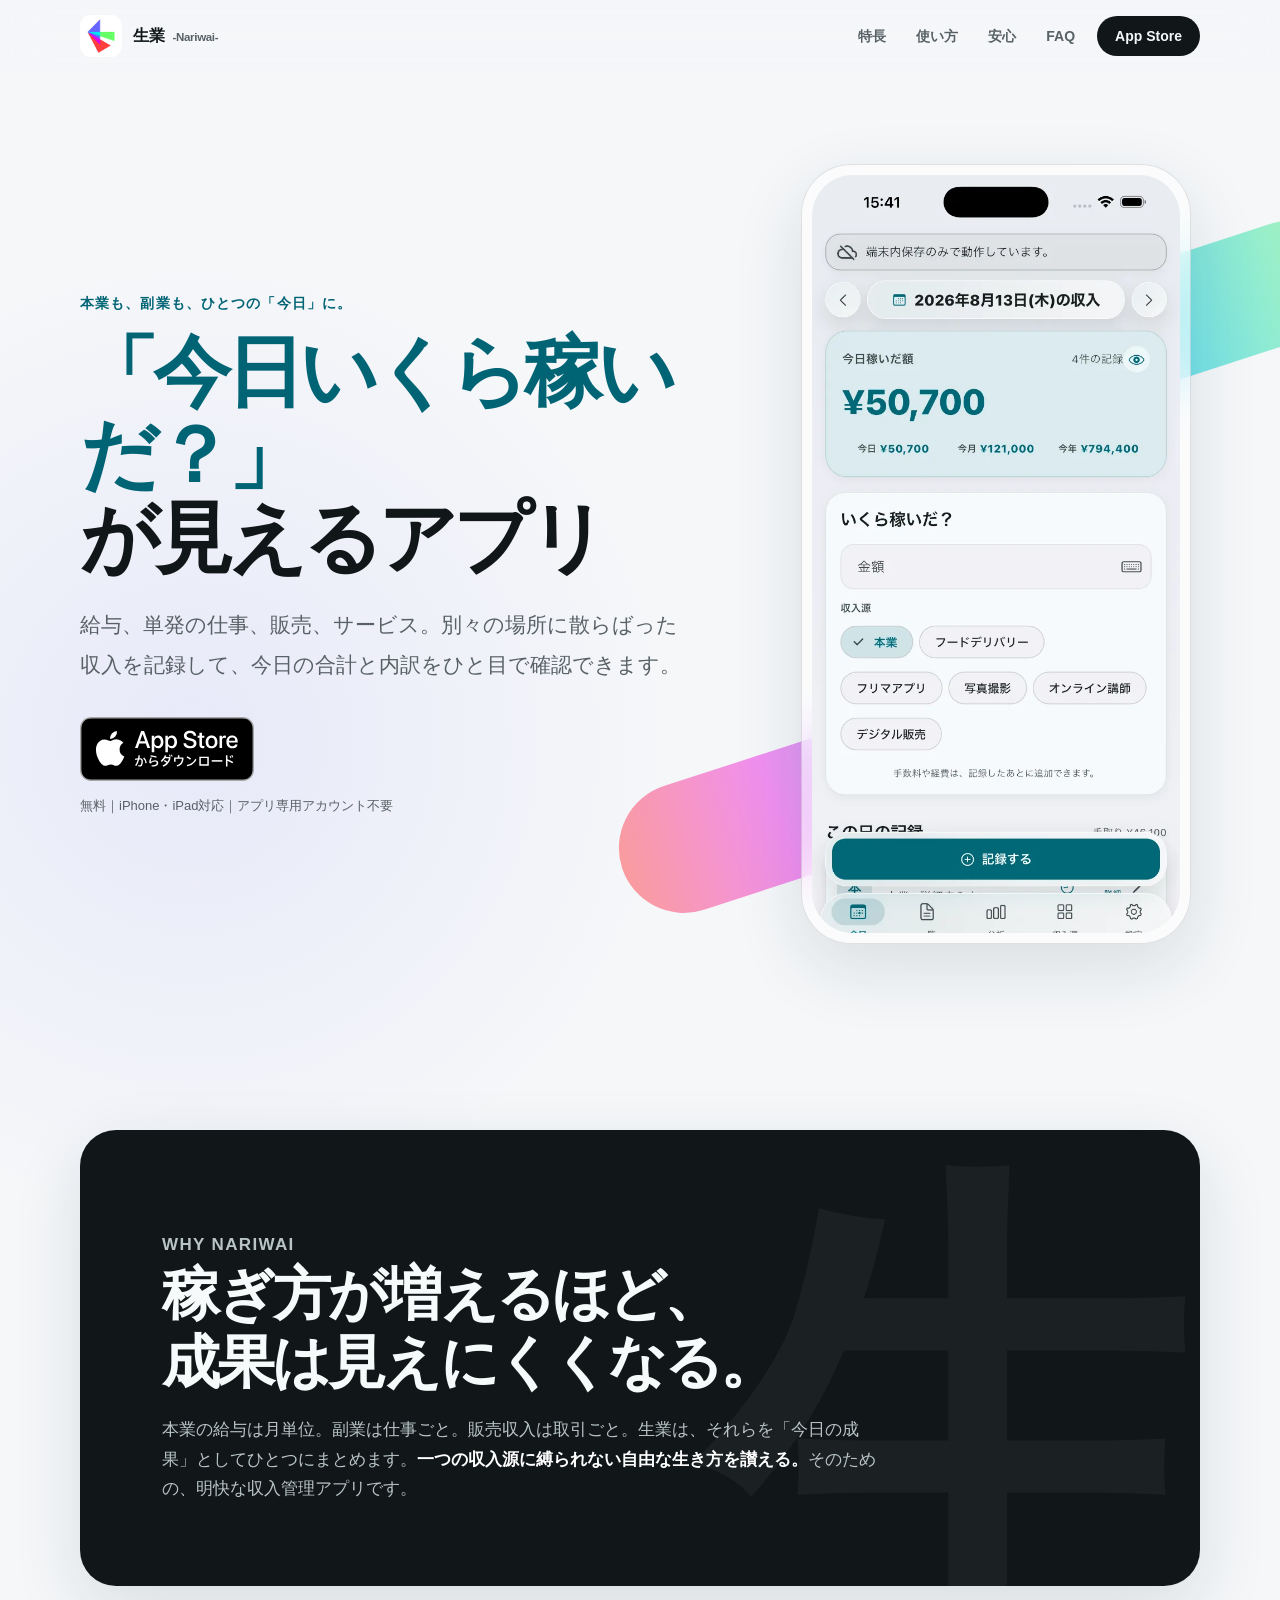
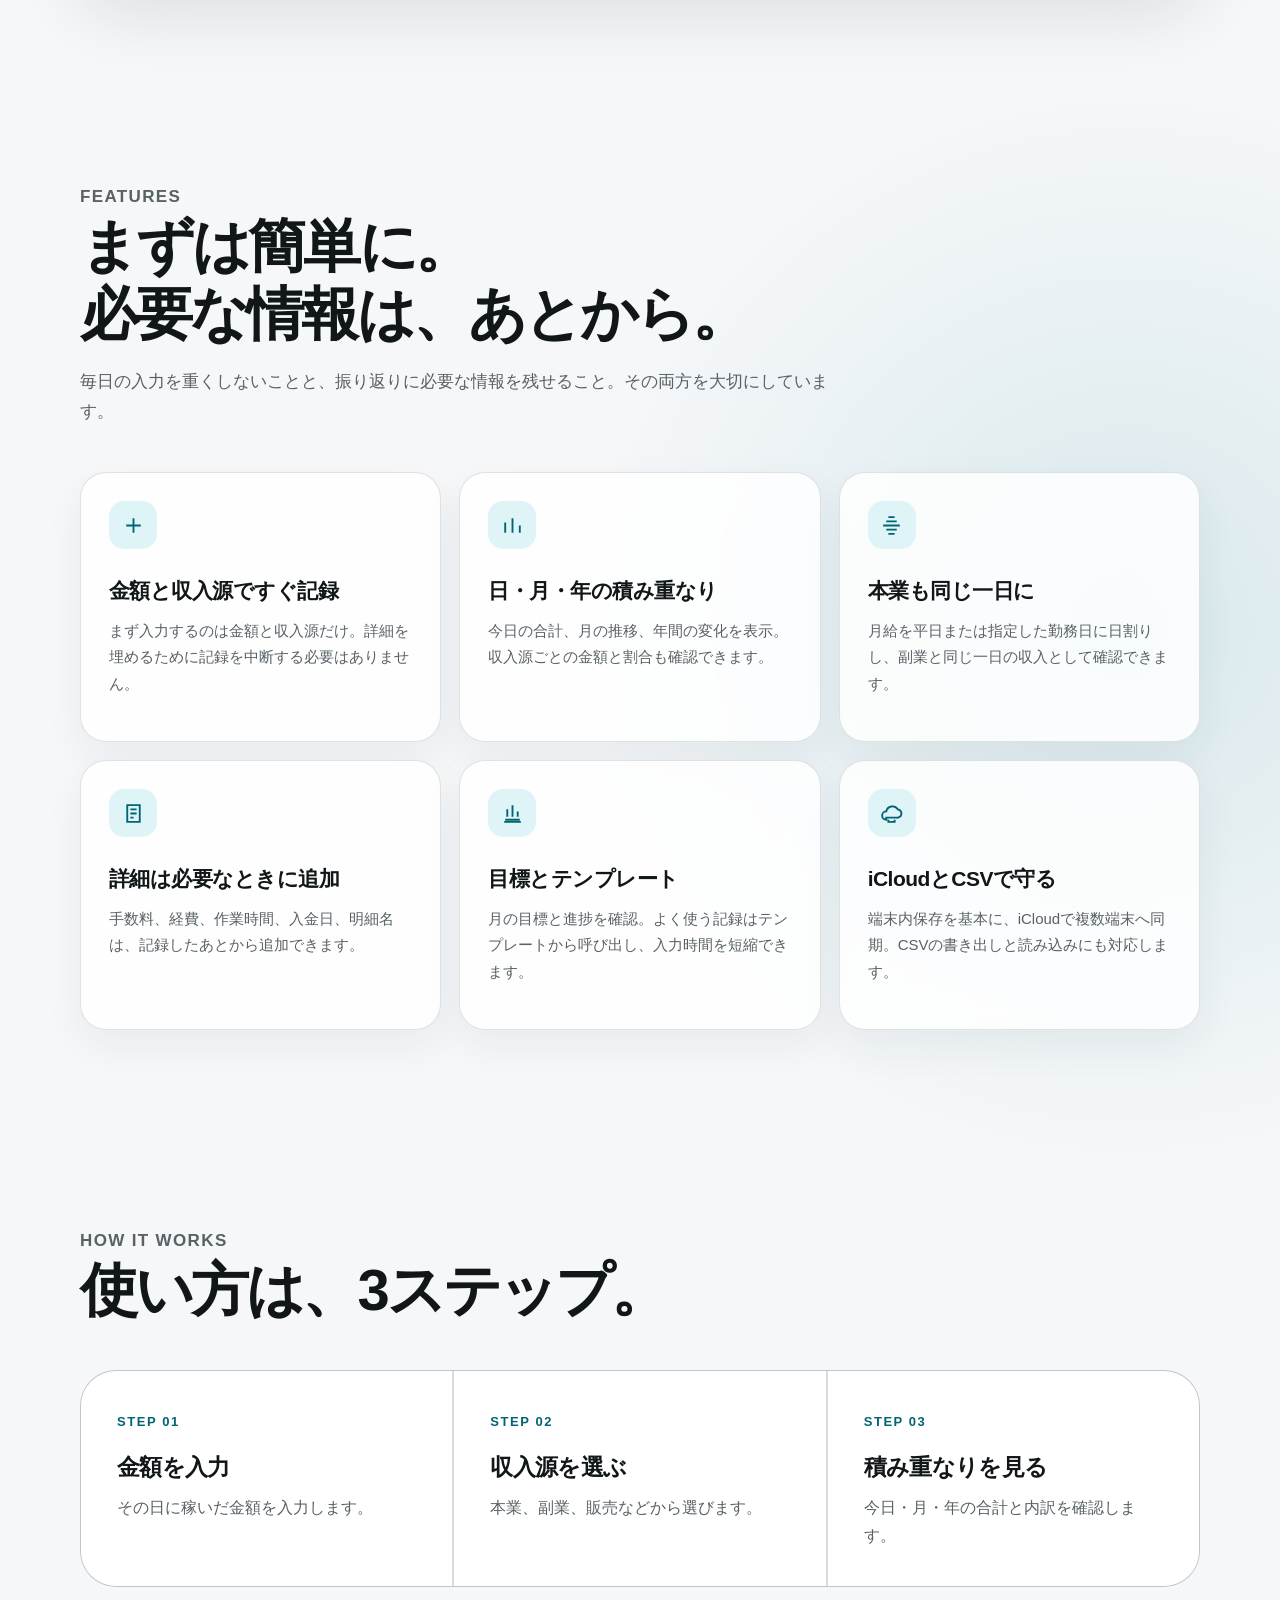
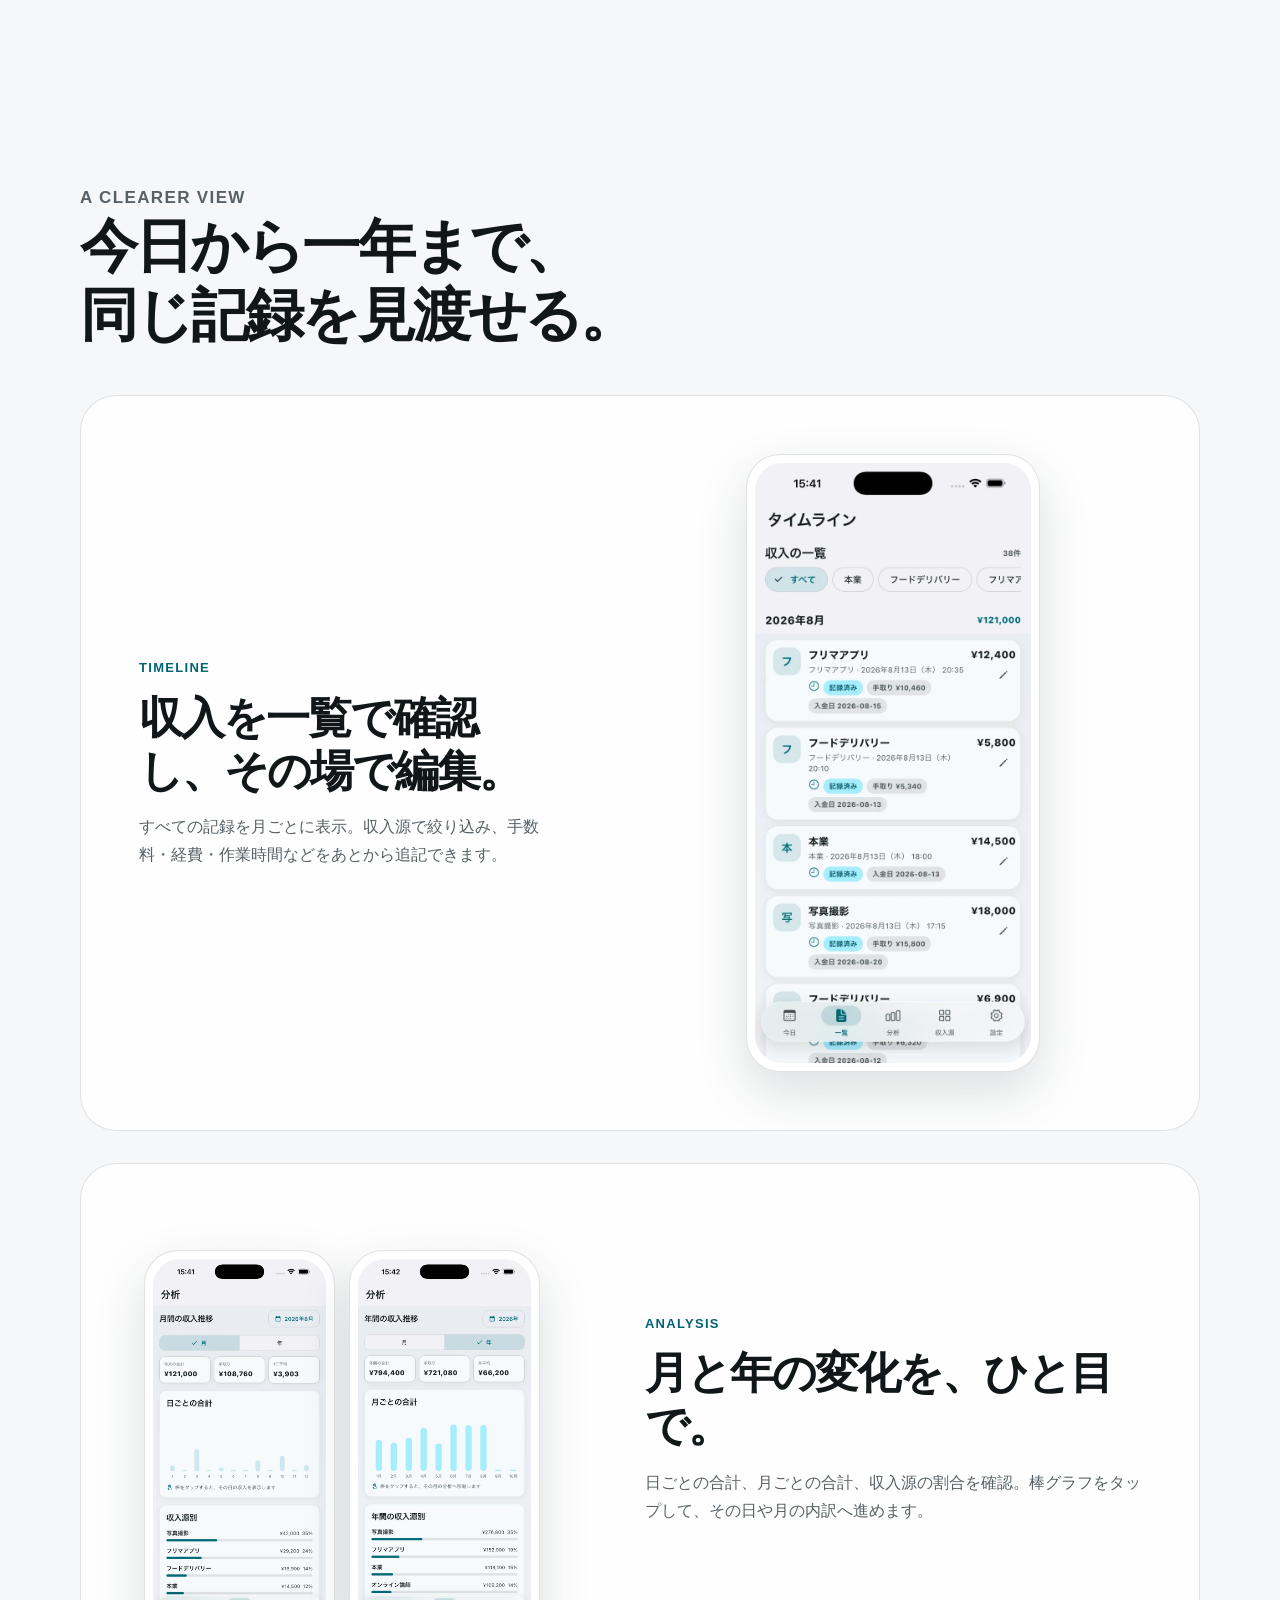
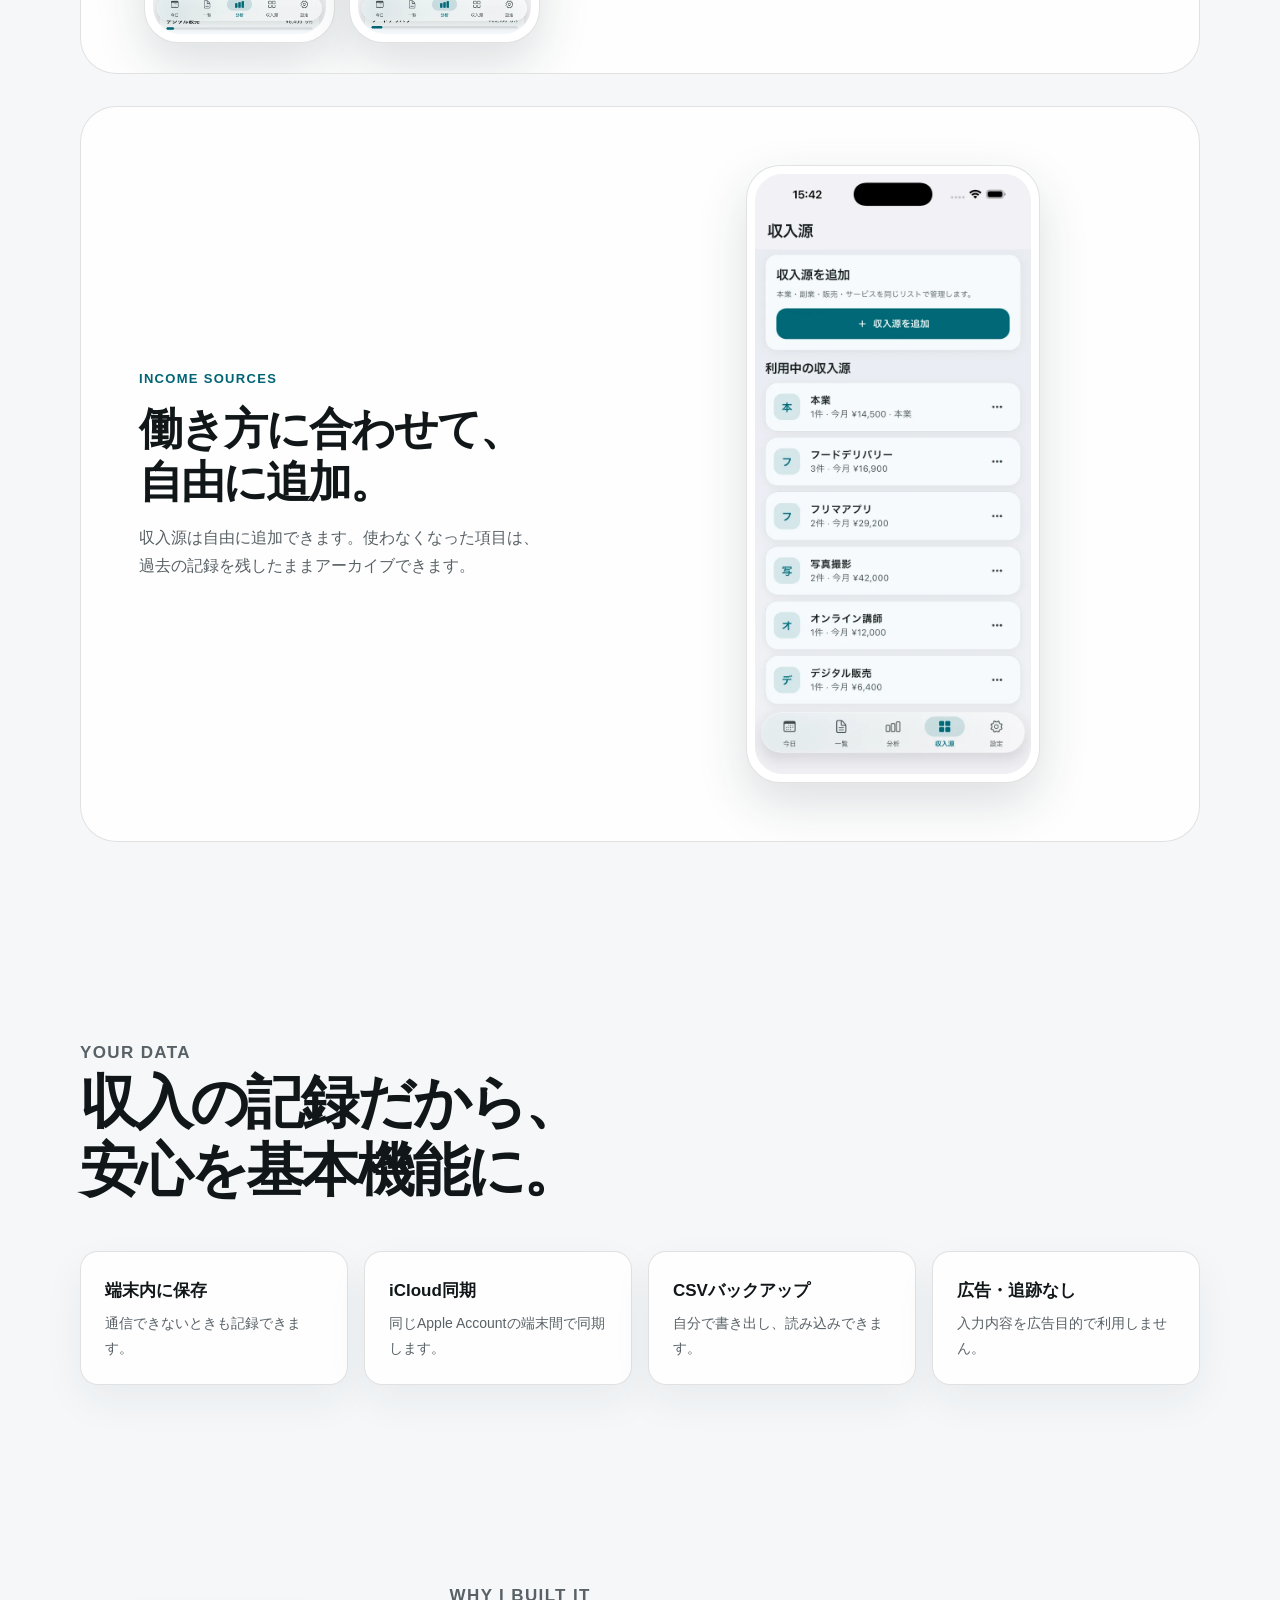
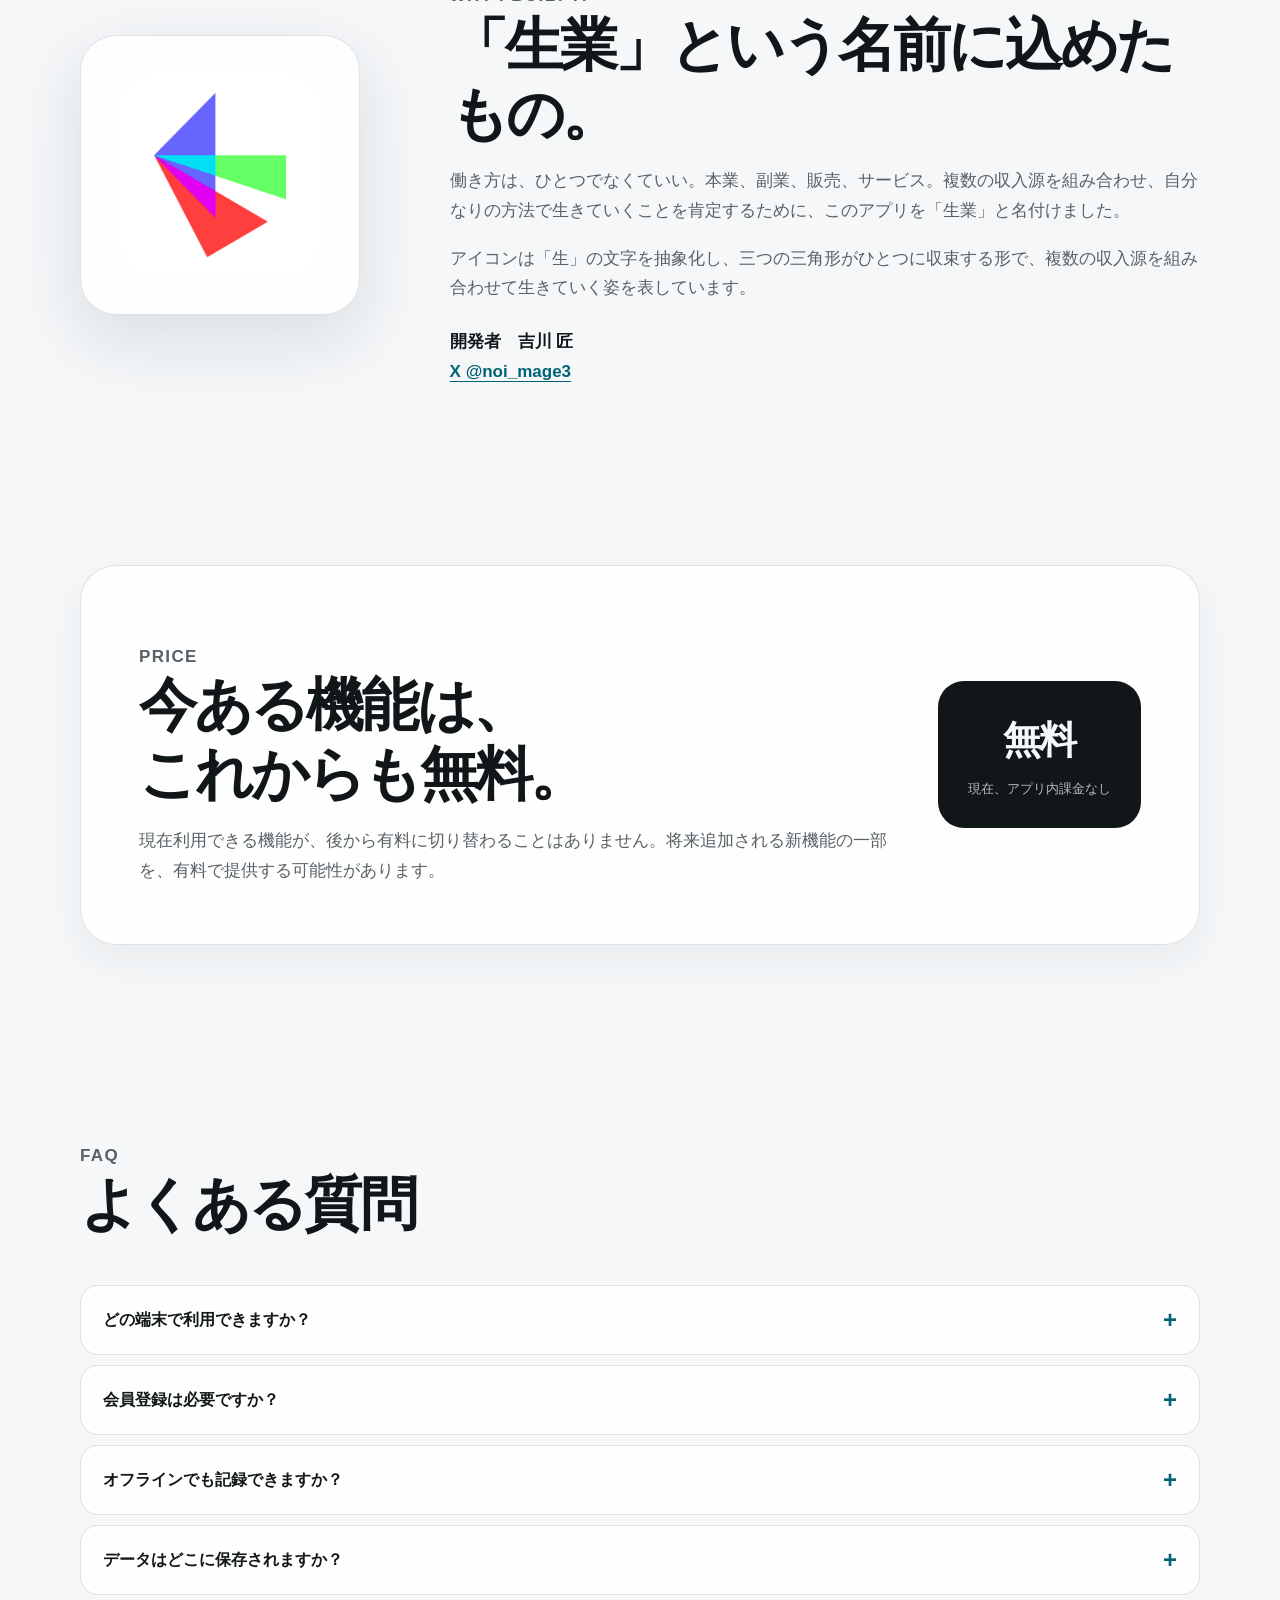
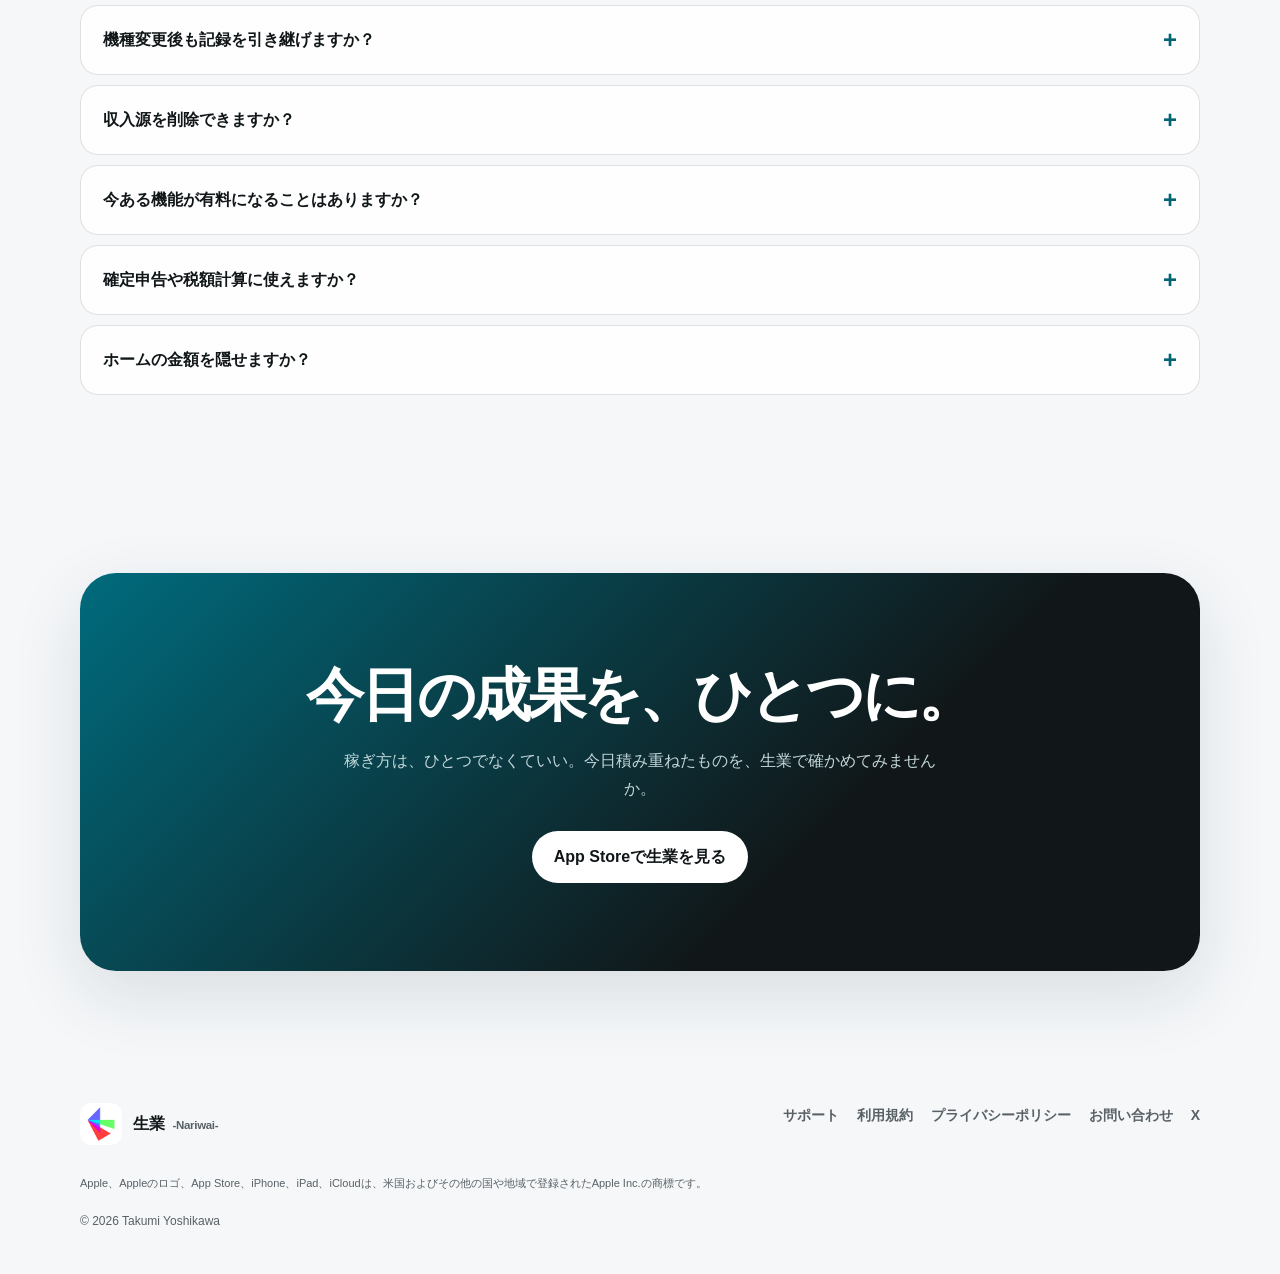
==== commit 11eeb569: "Refresh landing page stylesheet cache" ====
--- a/index.html
+++ b/index.html
@@ -21,7 +21,7 @@
   <link rel="canonical" href="https://okkun1202lindalinda-ship-it.github.io/nariwai-app/">
   <link rel="icon" href="assets/app-icon.png" type="image/png">
   <link rel="preload" href="assets/screen-today.webp" as="image" type="image/webp">
-  <link rel="stylesheet" href="assets/styles.css">
+  <link rel="stylesheet" href="assets/styles.css?v=20260820-2">
   <script type="application/ld+json">
   {"@context":"https://schema.org","@type":"SoftwareApplication","name":"生業 -Nariwai-","description":"本業・副業など複数の収入源を記録し、今日・月・年の収入と内訳を確認できる収入管理アプリ。","applicationCategory":"FinanceApplication","operatingSystem":"iOS 13.0以降, iPadOS 13.0以降","offers":{"@type":"Offer","price":"0","priceCurrency":"JPY"},"downloadUrl":"https://apps.apple.com/jp/app/%E7%94%9F%E6%A5%AD-nariwai/id6801045316","author":{"@type":"Person","name":"Takumi Yoshikawa","sameAs":"https://x.com/noi_mage3"}}
   </script>
--- a/assets/styles.css
+++ b/assets/styles.css
@@ -1,6 +1,6 @@
 :root{color-scheme:light dark;--accent:#087f91;--accent-strong:#006475;--accent-soft:#dff4f6;--bg:#f5f7f9;--surface:rgba(255,255,255,.84);--solid:#fff;--muted-bg:#edf1f3;--text:#111719;--muted:#586166;--line:rgba(17,23,25,.12);--shadow:0 24px 70px rgba(27,48,54,.12);--xl:36px;--lg:26px;--md:18px}
 @media(prefers-color-scheme:dark){:root{--accent:#75d7e4;--accent-strong:#a4e8f0;--accent-soft:#173b41;--bg:#090c0d;--surface:rgba(24,29,31,.84);--solid:#181d1f;--muted-bg:#202729;--text:#f4f7f8;--muted:#aab3b6;--line:rgba(255,255,255,.12);--shadow:0 28px 80px rgba(0,0,0,.38)}}
-*{box-sizing:border-box}html{scroll-behavior:smooth}body{margin:0;background:radial-gradient(circle at 15% 8%,rgba(99,91,255,.09),transparent 30rem),radial-gradient(circle at 88% 24%,rgba(8,127,145,.12),transparent 34rem),var(--bg);color:var(--text);font-family:-apple-system,BlinkMacSystemFont,"Hiragino Sans","Yu Gothic",sans-serif;line-height:1.75;-webkit-font-smoothing:antialiased}img{display:block;max-width:100%}a{color:inherit}button,summary,a{-webkit-tap-highlight-color:transparent}:focus-visible{outline:3px solid var(--accent);outline-offset:4px}.container{width:min(1120px,calc(100% - 40px));margin-inline:auto}
+*{box-sizing:border-box}html{scroll-behavior:smooth}body{margin:0;background:radial-gradient(circle at 15% 8%,rgba(99,91,255,.09),transparent 30rem),radial-gradient(circle at 88% 24%,rgba(8,127,145,.12),transparent 34rem),var(--bg);color:var(--text);font-family:-apple-system,BlinkMacSystemFont,"Hiragino Sans","Yu Gothic",sans-serif;line-height:1.75;-webkit-font-smoothing:antialiased}img{display:block;max-width:100%;height:auto}a{color:inherit}button,summary,a{-webkit-tap-highlight-color:transparent}:focus-visible{outline:3px solid var(--accent);outline-offset:4px}.container{width:min(1120px,calc(100% - 40px));margin-inline:auto}
 .skip-link{position:fixed;z-index:100;top:10px;left:10px;padding:10px 16px;border-radius:999px;background:var(--text);color:var(--bg);transform:translateY(-160%);transition:transform .2s}.skip-link:focus{transform:translateY(0)}
 .site-header{position:sticky;z-index:30;top:0;background:var(--bg);background:color-mix(in srgb,var(--bg) 78%,transparent);backdrop-filter:blur(22px) saturate(150%);-webkit-backdrop-filter:blur(22px) saturate(150%)}.header-inner{min-height:72px;display:flex;align-items:center;justify-content:space-between;gap:24px}.brand{display:inline-flex;align-items:center;gap:11px;color:var(--text);font-weight:800;text-decoration:none;letter-spacing:-.02em}.brand img{width:42px;height:42px;border-radius:11px}.brand small{margin-left:4px;color:var(--muted);font-size:.72em;font-weight:600}.site-nav{display:flex;align-items:center;gap:6px}.site-nav a{padding:8px 12px;border-radius:999px;color:var(--muted);font-size:14px;font-weight:700;text-decoration:none}.site-nav a:hover{background:var(--surface);color:var(--text)}.site-nav .nav-cta{margin-left:4px;padding-inline:18px;background:var(--text);color:var(--bg)}
 .hero{position:relative;overflow:hidden;padding:92px 0 112px}.hero-grid{display:grid;grid-template-columns:minmax(0,1.08fr) minmax(340px,.72fr);align-items:center;gap:clamp(52px,8vw,108px)}.eyebrow{margin:0 0 16px;color:var(--accent-strong);font-size:14px;font-weight:800;letter-spacing:.08em}.hero h1{margin:0;font-size:clamp(46px,6.6vw,78px);letter-spacing:-.065em;line-height:1.06}.hero h1 span{display:block}.hero h1 .question{color:var(--accent-strong)}.hero-lead{max-width:640px;margin:26px 0 0;color:var(--muted);font-size:clamp(17px,2vw,21px);line-height:1.9}.hero-actions{display:flex;align-items:center;gap:18px;margin-top:32px;flex-wrap:wrap}.app-store-badge{border-radius:9px}.app-store-badge img{width:174px;height:auto}.hero-meta{margin:14px 0 0;color:var(--muted);font-size:13px}
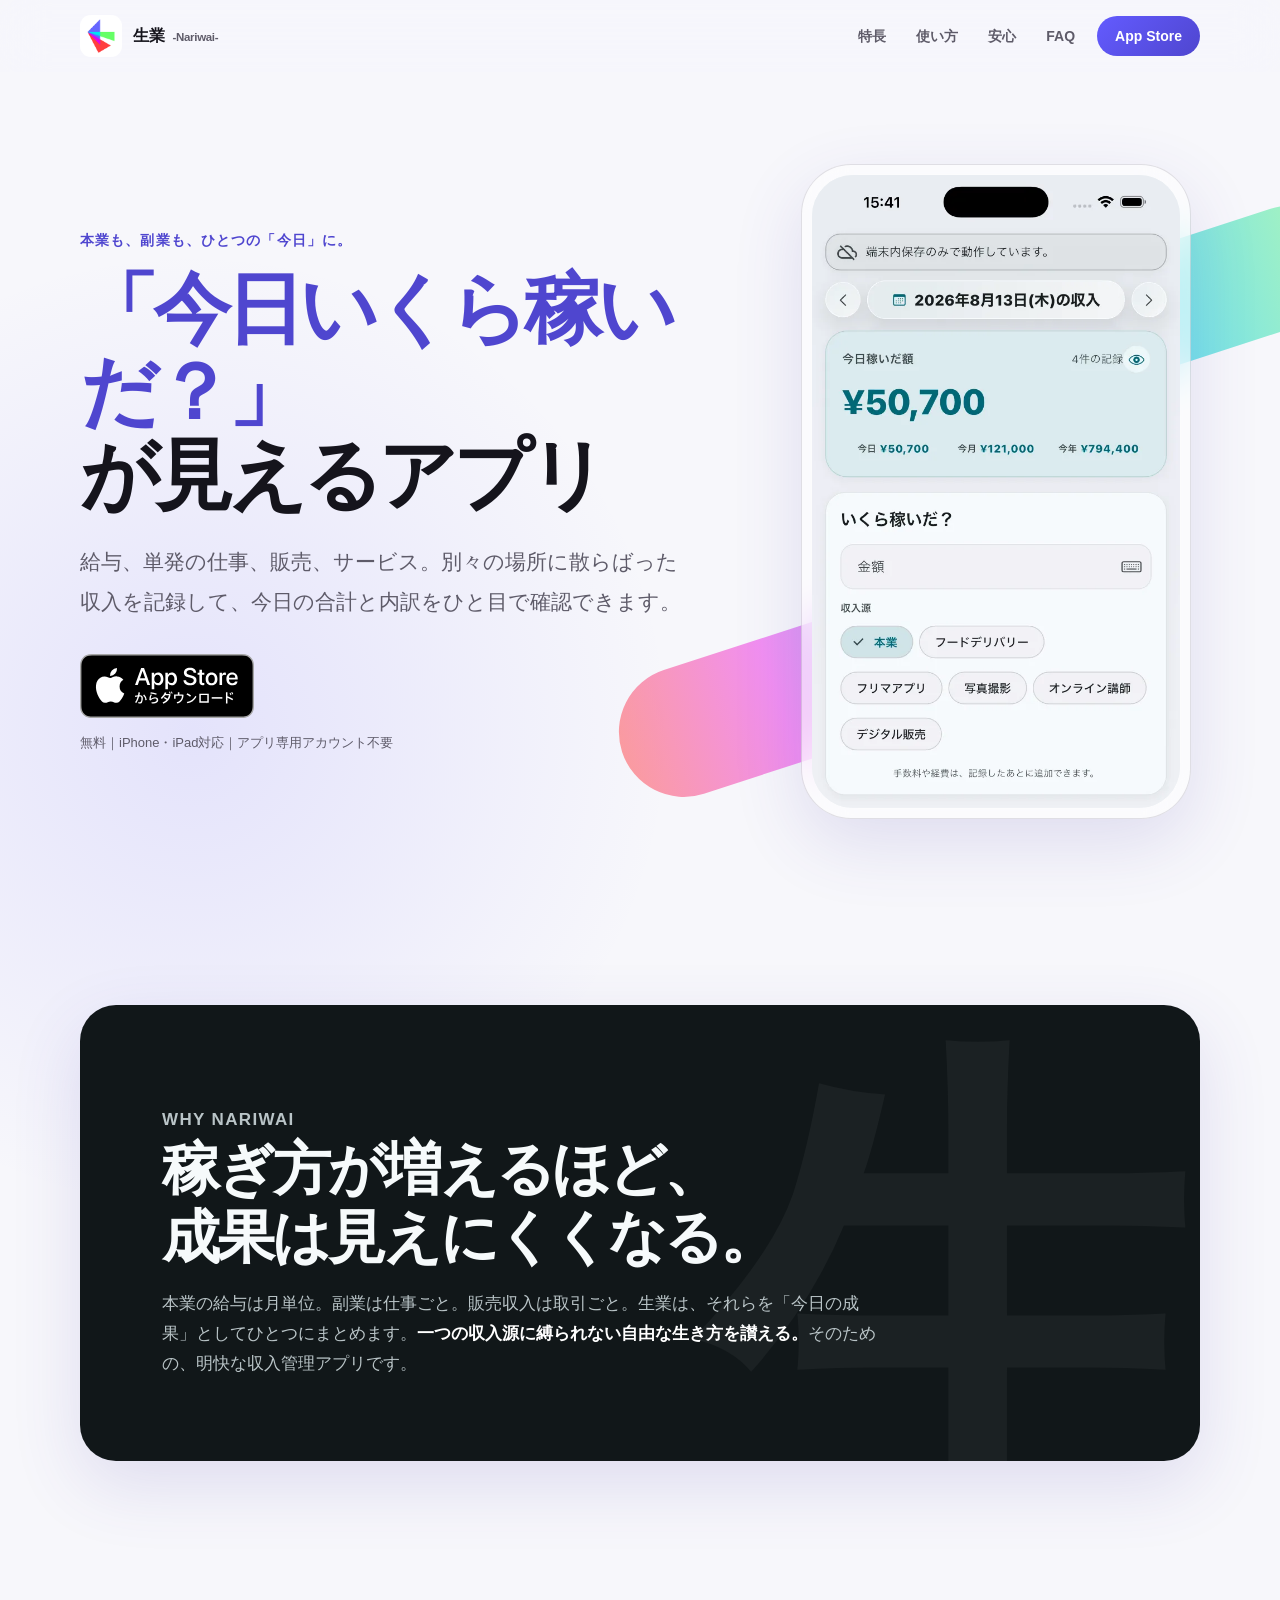
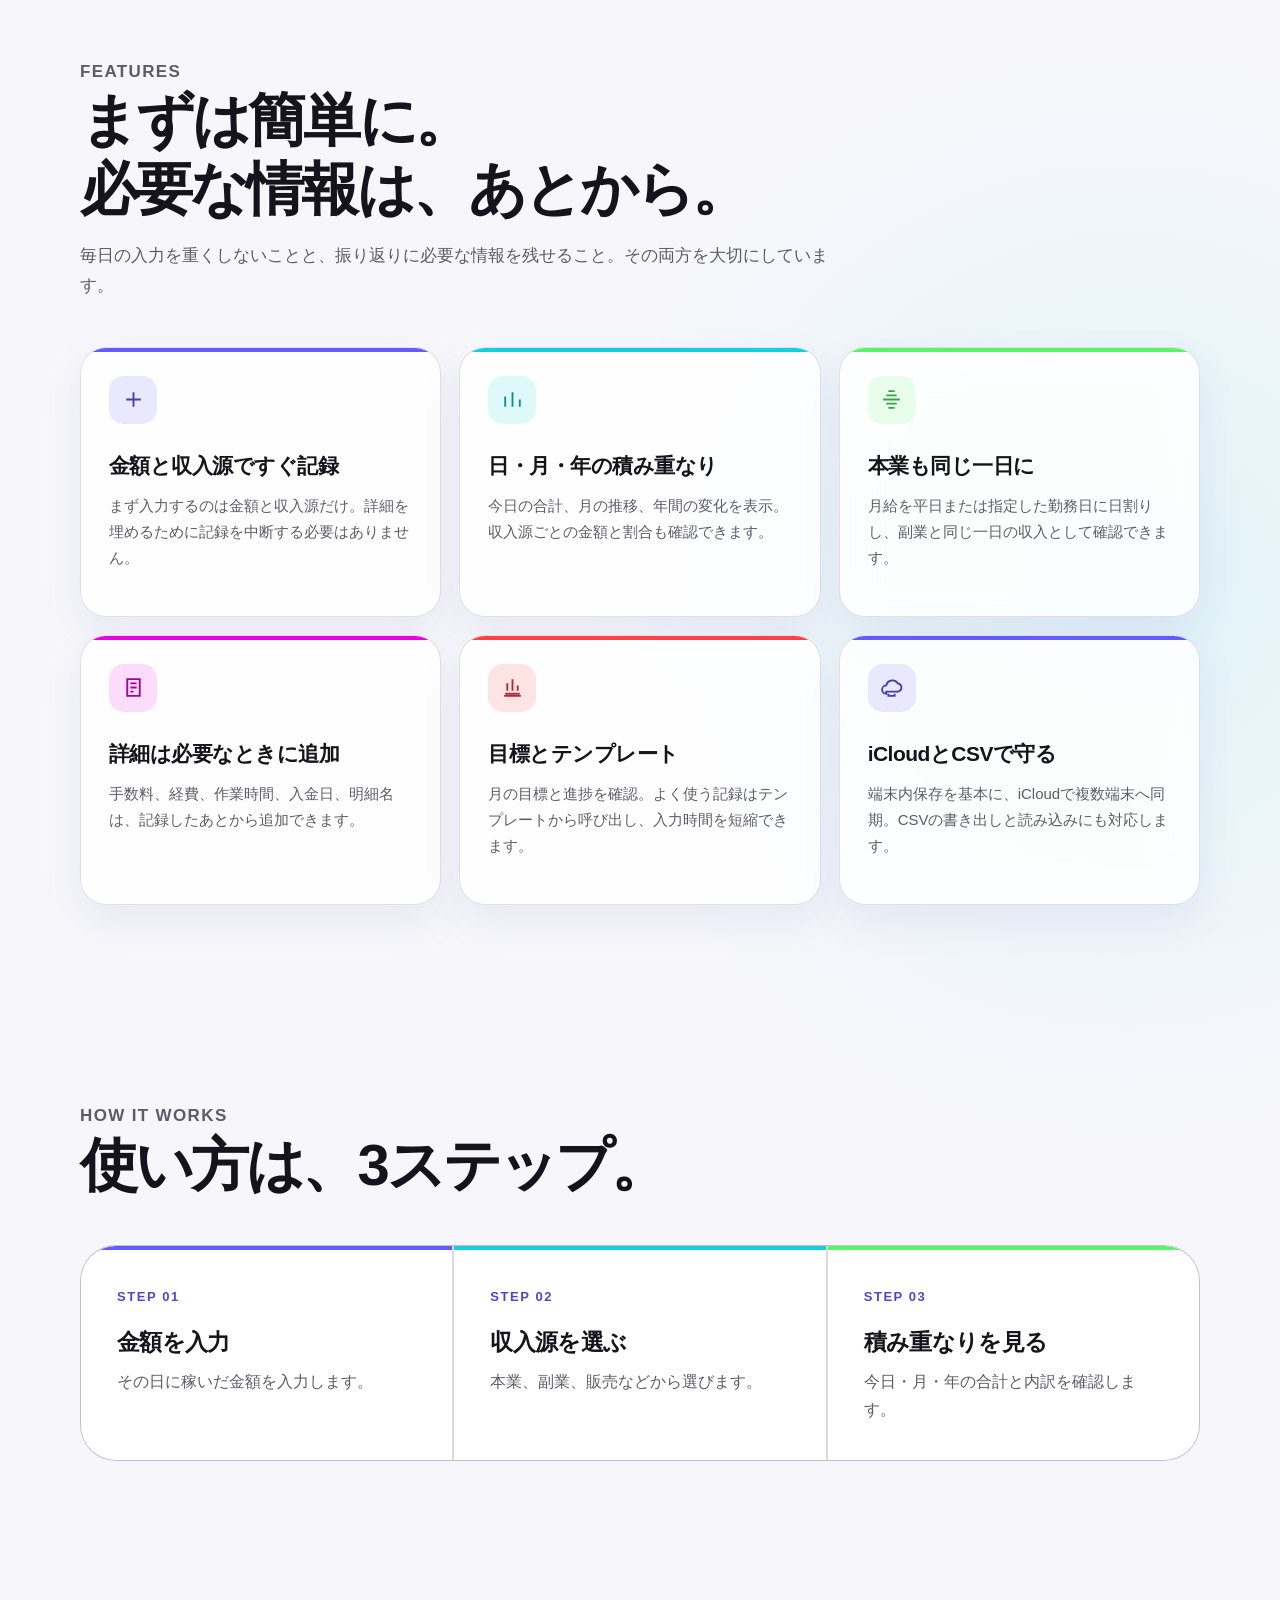
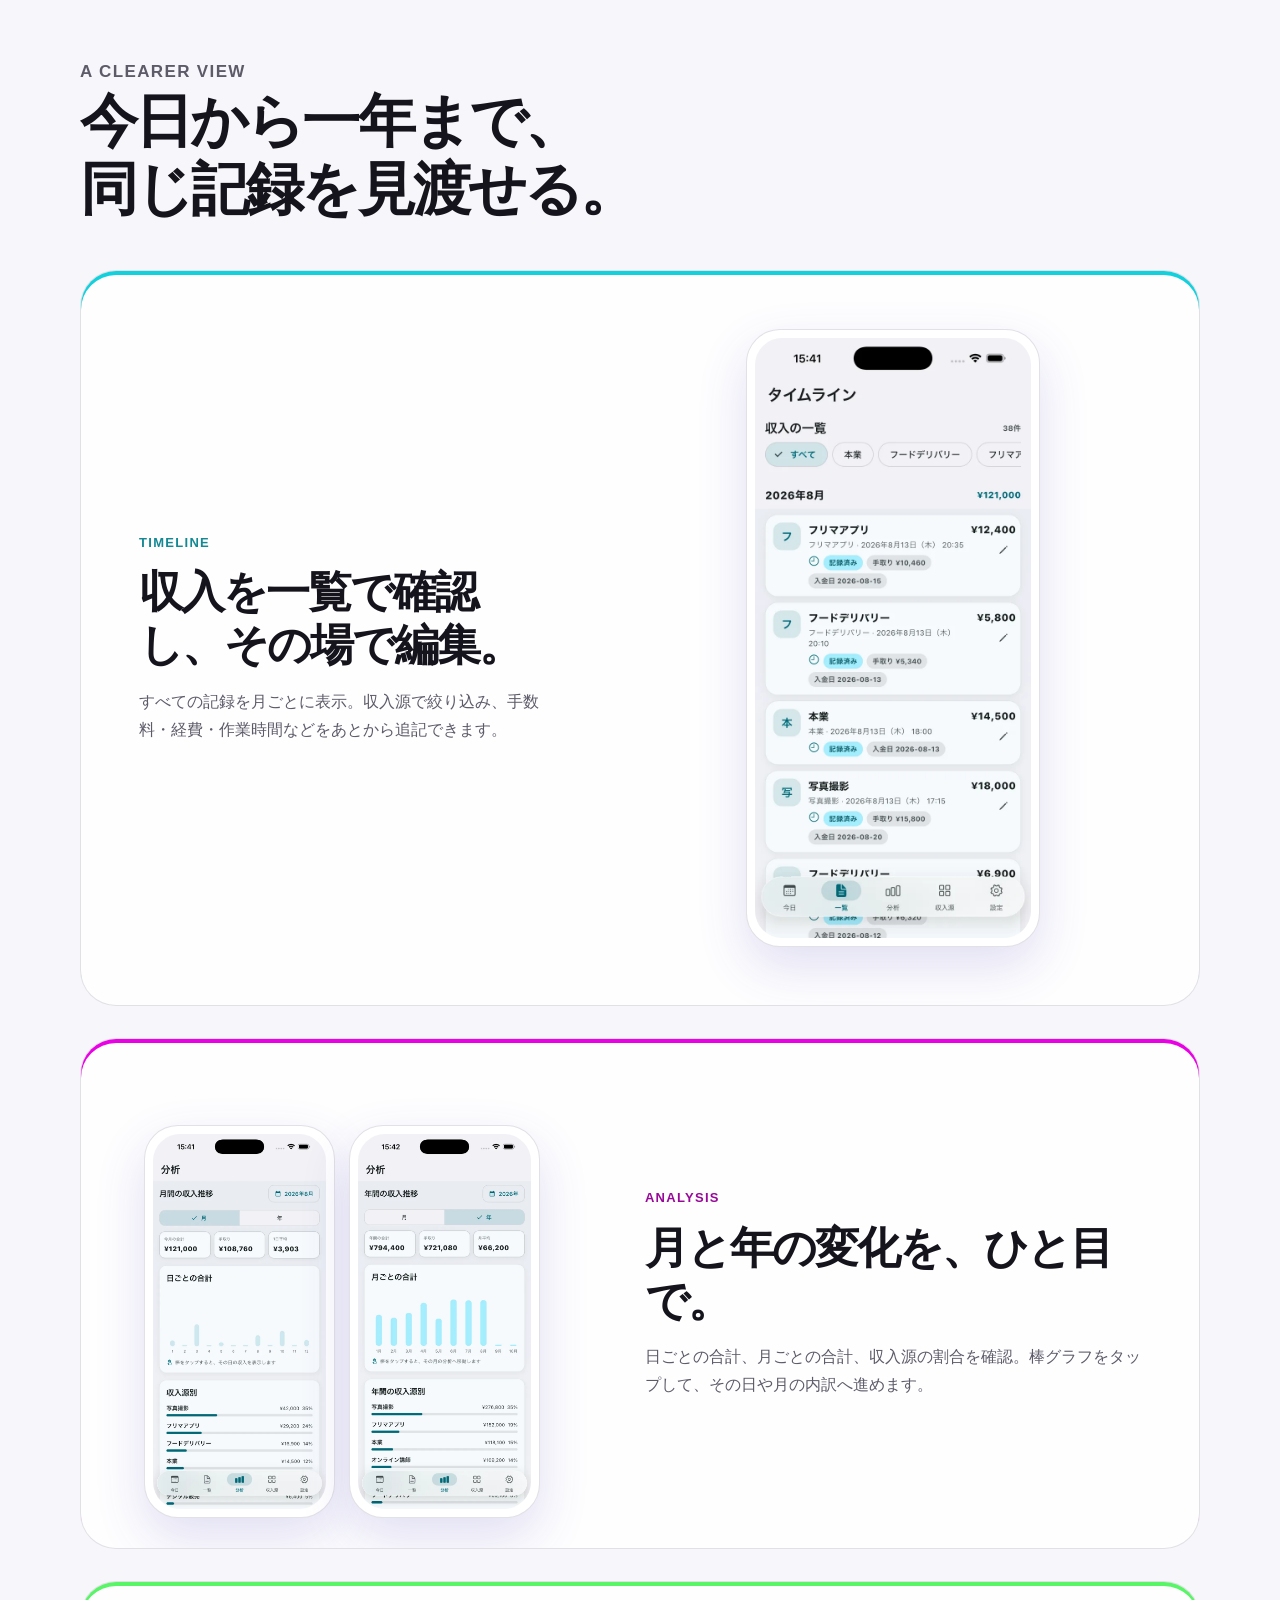
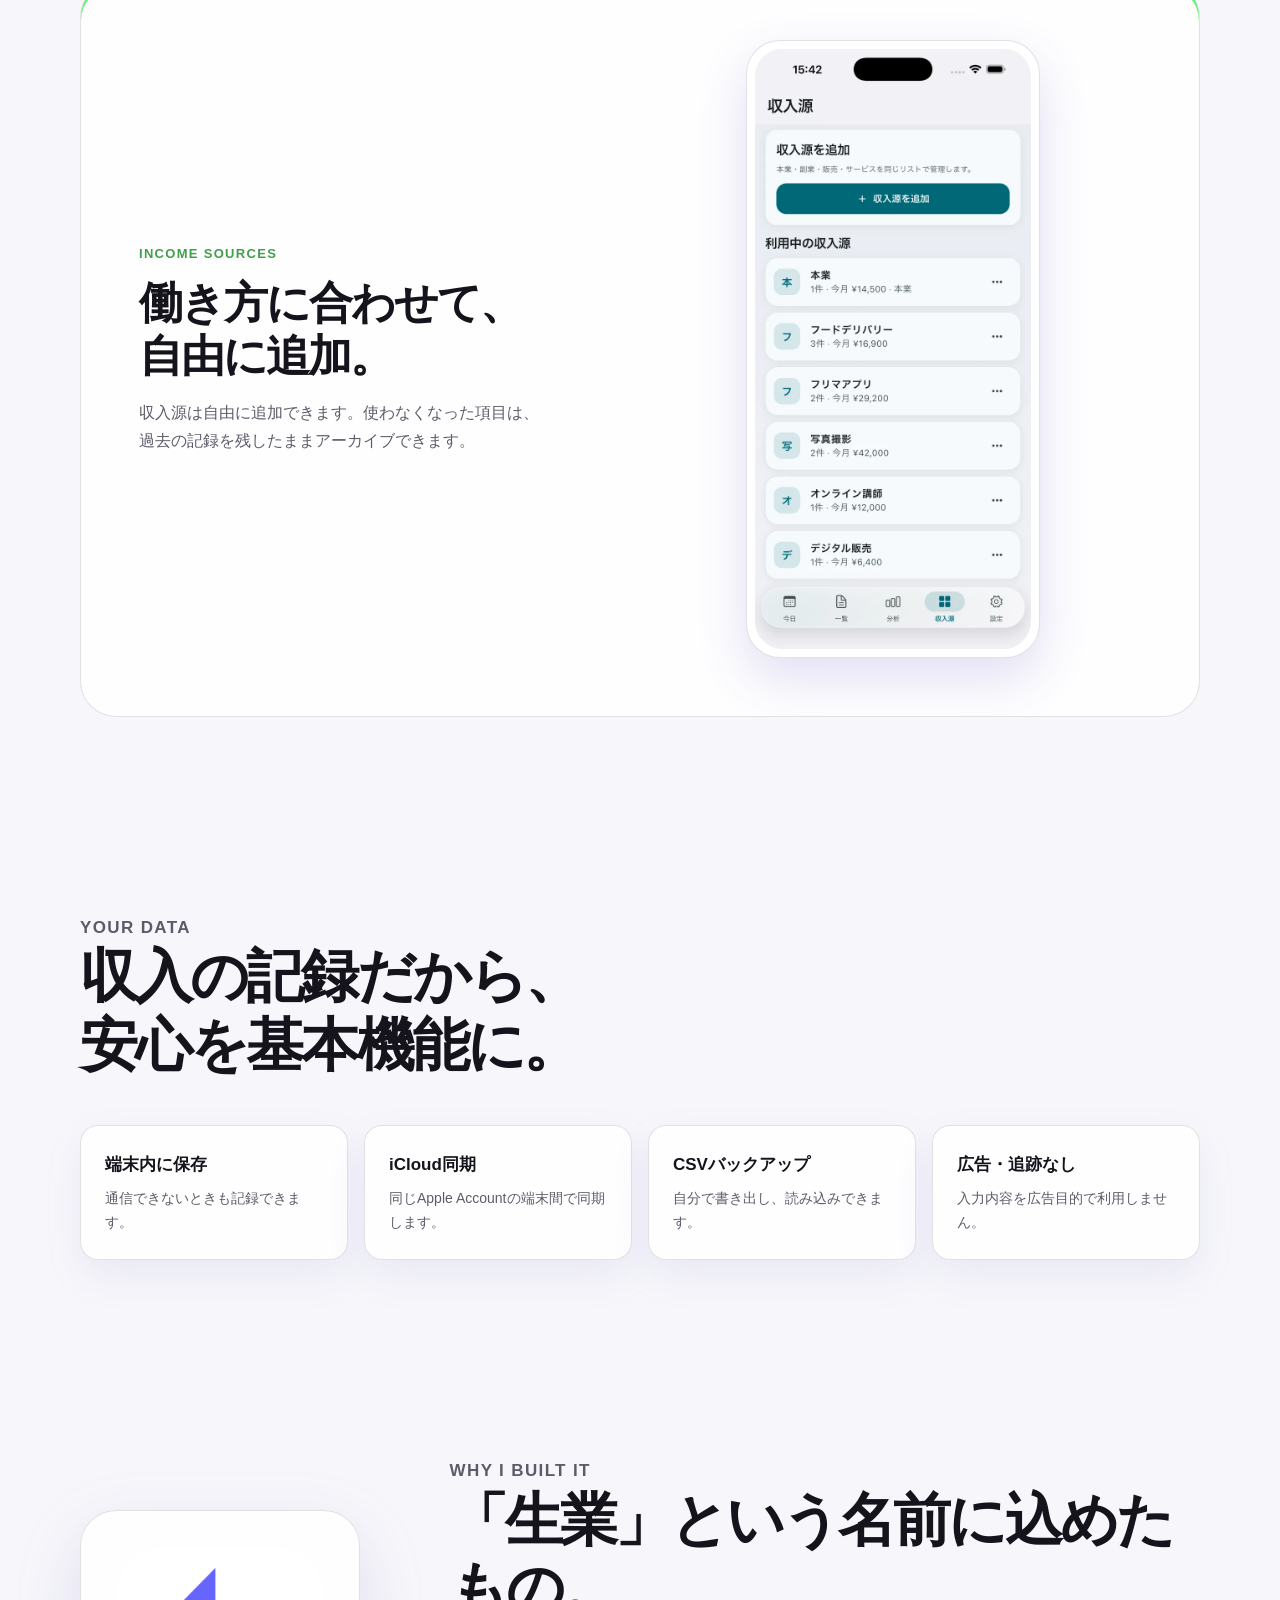
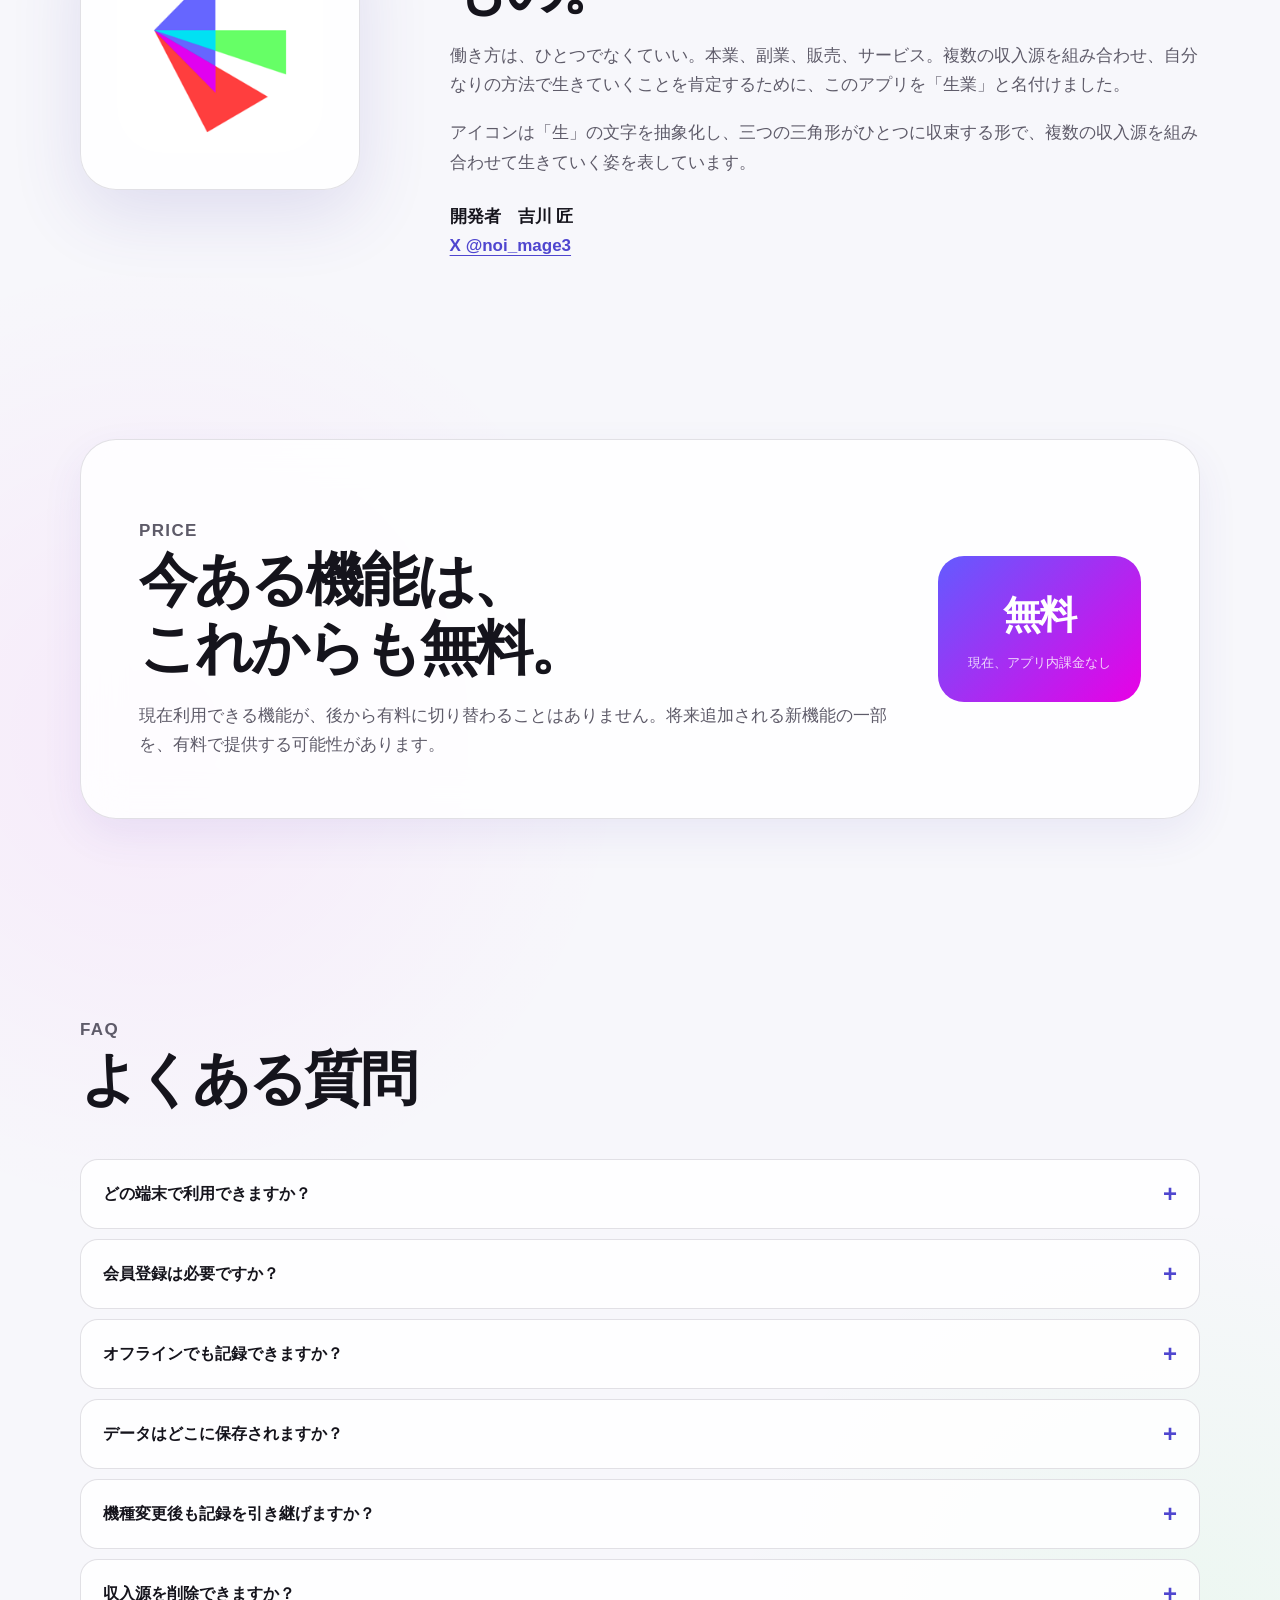
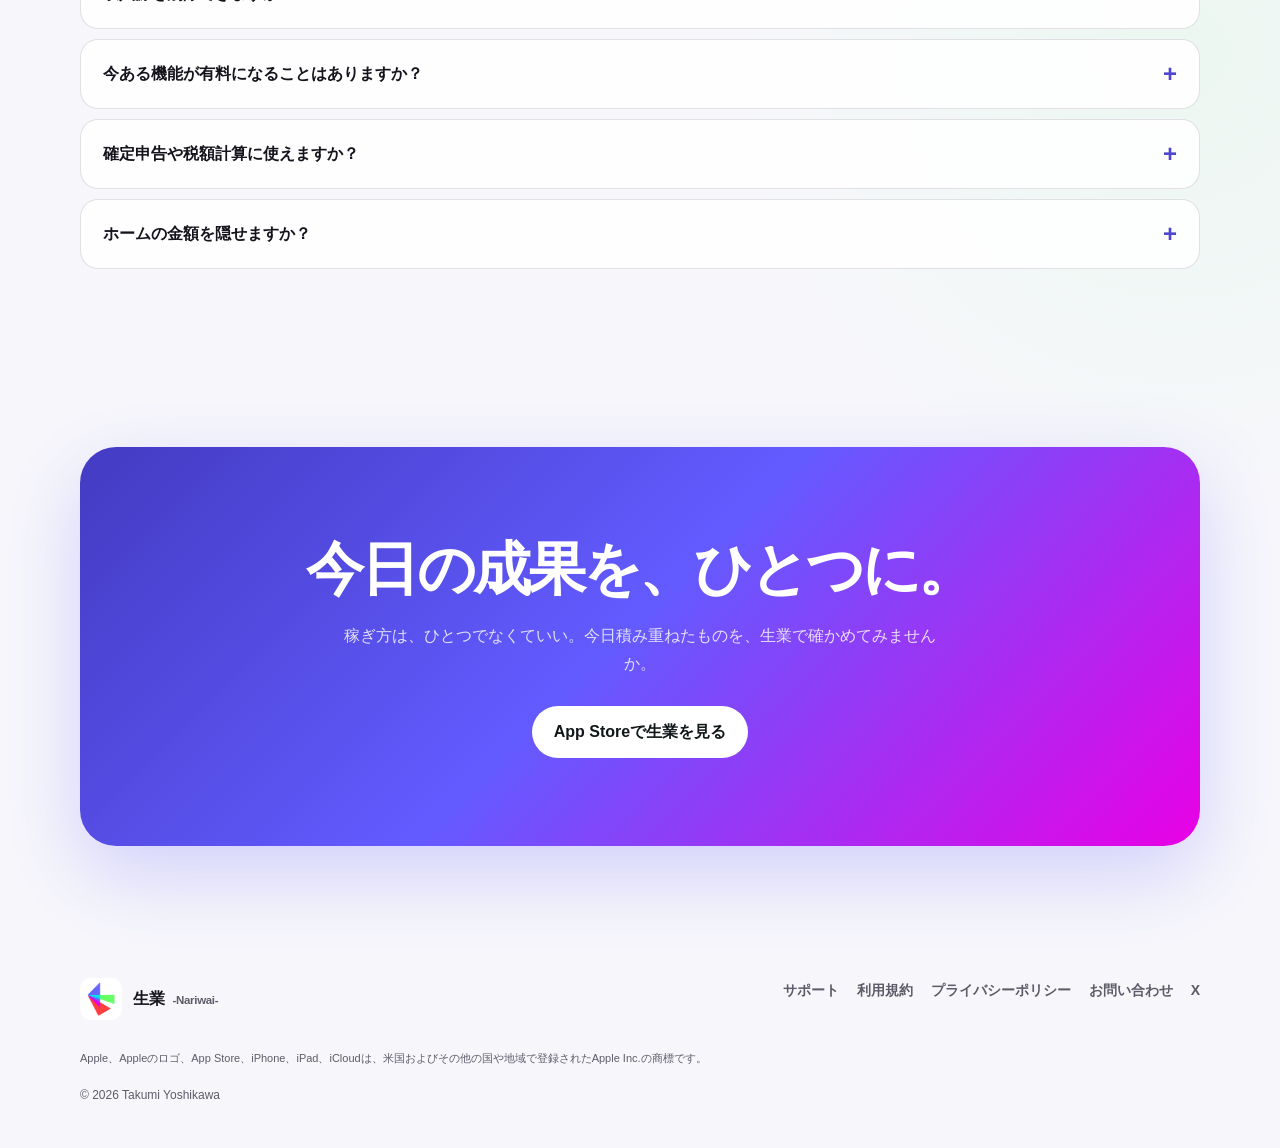
==== commit 463d1f29: "Refine hero crop and align site theme with app icon" ====
--- a/index.html
+++ b/index.html
@@ -5,8 +5,8 @@
   <meta name="viewport" content="width=device-width, initial-scale=1">
   <title>生業 -Nariwai-｜本業・副業の「今日いくら稼いだ？」が見える収入管理アプリ</title>
   <meta name="description" content="本業・副業・販売など複数の収入を、今日・月・年で見える化。金額と収入源だけですぐ記録できる、無料のiPhone・iPad向け収入管理アプリです。">
-  <meta name="theme-color" content="#f5f7f9" media="(prefers-color-scheme: light)">
-  <meta name="theme-color" content="#090c0d" media="(prefers-color-scheme: dark)">
+  <meta name="theme-color" content="#635bff" media="(prefers-color-scheme: light)">
+  <meta name="theme-color" content="#0c0b12" media="(prefers-color-scheme: dark)">
   <meta property="og:type" content="website">
   <meta property="og:locale" content="ja_JP">
   <meta property="og:site_name" content="生業 -Nariwai-">
@@ -21,7 +21,7 @@
   <link rel="canonical" href="https://okkun1202lindalinda-ship-it.github.io/nariwai-app/">
   <link rel="icon" href="assets/app-icon.png" type="image/png">
   <link rel="preload" href="assets/screen-today.webp" as="image" type="image/webp">
-  <link rel="stylesheet" href="assets/styles.css?v=20260820-2">
+  <link rel="stylesheet" href="assets/styles.css?v=20260820-3">
   <script type="application/ld+json">
   {"@context":"https://schema.org","@type":"SoftwareApplication","name":"生業 -Nariwai-","description":"本業・副業など複数の収入源を記録し、今日・月・年の収入と内訳を確認できる収入管理アプリ。","applicationCategory":"FinanceApplication","operatingSystem":"iOS 13.0以降, iPadOS 13.0以降","offers":{"@type":"Offer","price":"0","priceCurrency":"JPY"},"downloadUrl":"https://apps.apple.com/jp/app/%E7%94%9F%E6%A5%AD-nariwai/id6801045316","author":{"@type":"Person","name":"Takumi Yoshikawa","sameAs":"https://x.com/noi_mage3"}}
   </script>
--- a/assets/styles.css
+++ b/assets/styles.css
@@ -1,20 +1,20 @@
-:root{color-scheme:light dark;--accent:#087f91;--accent-strong:#006475;--accent-soft:#dff4f6;--bg:#f5f7f9;--surface:rgba(255,255,255,.84);--solid:#fff;--muted-bg:#edf1f3;--text:#111719;--muted:#586166;--line:rgba(17,23,25,.12);--shadow:0 24px 70px rgba(27,48,54,.12);--xl:36px;--lg:26px;--md:18px}
-@media(prefers-color-scheme:dark){:root{--accent:#75d7e4;--accent-strong:#a4e8f0;--accent-soft:#173b41;--bg:#090c0d;--surface:rgba(24,29,31,.84);--solid:#181d1f;--muted-bg:#202729;--text:#f4f7f8;--muted:#aab3b6;--line:rgba(255,255,255,.12);--shadow:0 28px 80px rgba(0,0,0,.38)}}
-*{box-sizing:border-box}html{scroll-behavior:smooth}body{margin:0;background:radial-gradient(circle at 15% 8%,rgba(99,91,255,.09),transparent 30rem),radial-gradient(circle at 88% 24%,rgba(8,127,145,.12),transparent 34rem),var(--bg);color:var(--text);font-family:-apple-system,BlinkMacSystemFont,"Hiragino Sans","Yu Gothic",sans-serif;line-height:1.75;-webkit-font-smoothing:antialiased}img{display:block;max-width:100%;height:auto}a{color:inherit}button,summary,a{-webkit-tap-highlight-color:transparent}:focus-visible{outline:3px solid var(--accent);outline-offset:4px}.container{width:min(1120px,calc(100% - 40px));margin-inline:auto}
+:root{color-scheme:light dark;--icon-violet:#635bff;--icon-cyan:#12d1dd;--icon-green:#58f567;--icon-magenta:#e900e5;--icon-red:#ff4145;--accent:var(--icon-violet);--accent-strong:#4f46cf;--accent-soft:#eeedff;--bg:#f7f7fb;--surface:rgba(255,255,255,.86);--solid:#fff;--muted-bg:#f0eff7;--text:#15141c;--muted:#5e5b69;--line:rgba(31,27,58,.13);--shadow:0 24px 70px rgba(76,65,173,.14);--xl:36px;--lg:26px;--md:18px}
+@media(prefers-color-scheme:dark){:root{--accent:#8d88ff;--accent-strong:#bbb8ff;--accent-soft:#292657;--bg:#0c0b12;--surface:rgba(25,24,34,.86);--solid:#191821;--muted-bg:#24222e;--text:#f7f6ff;--muted:#b3b1be;--line:rgba(229,226,255,.14);--shadow:0 28px 80px rgba(0,0,0,.42)}}
+*{box-sizing:border-box}html{scroll-behavior:smooth}body{margin:0;background:radial-gradient(circle at 15% 8%,rgba(99,91,255,.13),transparent 30rem),radial-gradient(circle at 88% 24%,rgba(18,209,221,.1),transparent 34rem),radial-gradient(circle at 12% 78%,rgba(233,0,229,.055),transparent 30rem),radial-gradient(circle at 92% 88%,rgba(88,245,103,.07),transparent 28rem),var(--bg);color:var(--text);font-family:-apple-system,BlinkMacSystemFont,"Hiragino Sans","Yu Gothic",sans-serif;line-height:1.75;-webkit-font-smoothing:antialiased}img{display:block;max-width:100%;height:auto}a{color:inherit}button,summary,a{-webkit-tap-highlight-color:transparent}:focus-visible{outline:3px solid var(--accent);outline-offset:4px}.container{width:min(1120px,calc(100% - 40px));margin-inline:auto}
 .skip-link{position:fixed;z-index:100;top:10px;left:10px;padding:10px 16px;border-radius:999px;background:var(--text);color:var(--bg);transform:translateY(-160%);transition:transform .2s}.skip-link:focus{transform:translateY(0)}
-.site-header{position:sticky;z-index:30;top:0;background:var(--bg);background:color-mix(in srgb,var(--bg) 78%,transparent);backdrop-filter:blur(22px) saturate(150%);-webkit-backdrop-filter:blur(22px) saturate(150%)}.header-inner{min-height:72px;display:flex;align-items:center;justify-content:space-between;gap:24px}.brand{display:inline-flex;align-items:center;gap:11px;color:var(--text);font-weight:800;text-decoration:none;letter-spacing:-.02em}.brand img{width:42px;height:42px;border-radius:11px}.brand small{margin-left:4px;color:var(--muted);font-size:.72em;font-weight:600}.site-nav{display:flex;align-items:center;gap:6px}.site-nav a{padding:8px 12px;border-radius:999px;color:var(--muted);font-size:14px;font-weight:700;text-decoration:none}.site-nav a:hover{background:var(--surface);color:var(--text)}.site-nav .nav-cta{margin-left:4px;padding-inline:18px;background:var(--text);color:var(--bg)}
+.site-header{position:sticky;z-index:30;top:0;background:var(--bg);background:color-mix(in srgb,var(--bg) 78%,transparent);backdrop-filter:blur(22px) saturate(150%);-webkit-backdrop-filter:blur(22px) saturate(150%)}.header-inner{min-height:72px;display:flex;align-items:center;justify-content:space-between;gap:24px}.brand{display:inline-flex;align-items:center;gap:11px;color:var(--text);font-weight:800;text-decoration:none;letter-spacing:-.02em}.brand img{width:42px;height:42px;border-radius:11px}.brand small{margin-left:4px;color:var(--muted);font-size:.72em;font-weight:600}.site-nav{display:flex;align-items:center;gap:6px}.site-nav a{padding:8px 12px;border-radius:999px;color:var(--muted);font-size:14px;font-weight:700;text-decoration:none}.site-nav a:hover{background:var(--surface);color:var(--text)}.site-nav .nav-cta{margin-left:4px;padding-inline:18px;background:linear-gradient(135deg,var(--icon-violet),#4f46cf);color:#fff}
 .hero{position:relative;overflow:hidden;padding:92px 0 112px}.hero-grid{display:grid;grid-template-columns:minmax(0,1.08fr) minmax(340px,.72fr);align-items:center;gap:clamp(52px,8vw,108px)}.eyebrow{margin:0 0 16px;color:var(--accent-strong);font-size:14px;font-weight:800;letter-spacing:.08em}.hero h1{margin:0;font-size:clamp(46px,6.6vw,78px);letter-spacing:-.065em;line-height:1.06}.hero h1 span{display:block}.hero h1 .question{color:var(--accent-strong)}.hero-lead{max-width:640px;margin:26px 0 0;color:var(--muted);font-size:clamp(17px,2vw,21px);line-height:1.9}.hero-actions{display:flex;align-items:center;gap:18px;margin-top:32px;flex-wrap:wrap}.app-store-badge{border-radius:9px}.app-store-badge img{width:174px;height:auto}.hero-meta{margin:14px 0 0;color:var(--muted);font-size:13px}
-.hero-visual{position:relative;width:min(100%,390px);justify-self:center}.hero-visual:before,.hero-visual:after{content:"";position:absolute;z-index:-1;border-radius:999px;transform:rotate(-18deg)}.hero-visual:before{width:360px;height:120px;top:12%;right:-42%;background:linear-gradient(90deg,rgba(99,91,255,.62),rgba(18,209,221,.56),rgba(88,245,103,.46))}.hero-visual:after{width:330px;height:130px;bottom:8%;left:-48%;background:linear-gradient(90deg,rgba(255,65,69,.5),rgba(233,0,229,.42),rgba(99,91,255,.48))}.phone{padding:10px;border:1px solid var(--line);border-radius:50px;background:rgba(255,255,255,.55);box-shadow:var(--shadow);backdrop-filter:blur(24px);-webkit-backdrop-filter:blur(24px)}.phone-screen{overflow:hidden;aspect-ratio:660/1360;border-radius:41px;background:#eef2f5}.phone-screen img{width:100%;height:100%;object-fit:cover;object-position:top}
+.hero-visual{position:relative;width:min(100%,390px);justify-self:center}.hero-visual:before,.hero-visual:after{content:"";position:absolute;z-index:-1;border-radius:999px;transform:rotate(-18deg)}.hero-visual:before{width:360px;height:120px;top:12%;right:-42%;background:linear-gradient(90deg,rgba(99,91,255,.62),rgba(18,209,221,.56),rgba(88,245,103,.46))}.hero-visual:after{width:330px;height:130px;bottom:8%;left:-48%;background:linear-gradient(90deg,rgba(255,65,69,.5),rgba(233,0,229,.42),rgba(99,91,255,.48))}.phone{padding:10px;border:1px solid var(--line);border-radius:50px;background:rgba(255,255,255,.55);box-shadow:var(--shadow);backdrop-filter:blur(24px);-webkit-backdrop-filter:blur(24px)}.phone-screen{overflow:hidden;aspect-ratio:660/1135;border-radius:41px;background:#eef2f5}.phone-screen img{width:100%;height:100%;object-fit:cover;object-position:top}
 .section{padding:104px 0}.section-compact{padding:74px 0}.section-header{max-width:760px;margin-bottom:46px}.section-header h2,.manifesto h2,.developer-copy h2,.price-copy h2,.final-cta h2{margin:0;font-size:clamp(34px,5vw,58px);letter-spacing:-.05em;line-height:1.18}.section-header p,.manifesto p,.developer-copy p,.price-copy p{margin:18px 0 0;color:var(--muted);font-size:17px}
 .manifesto-wrap{overflow:hidden;border-radius:var(--xl);background:#111719;color:#f6fafb;box-shadow:var(--shadow)}.manifesto{position:relative;padding:clamp(42px,7vw,82px)}.manifesto:after{content:"生";position:absolute;right:-20px;bottom:-110px;color:rgba(255,255,255,.045);font-size:clamp(260px,46vw,520px);font-weight:900;line-height:1}.manifesto p{position:relative;z-index:1;max-width:720px;color:#b9c4c7}.manifesto strong{color:#fff}
-.feature-grid{display:grid;grid-template-columns:repeat(3,minmax(0,1fr));gap:18px}.feature-card,.trust-card,.document-card,.price-card{border:1px solid var(--line);background:var(--surface);box-shadow:0 16px 40px rgba(27,48,54,.06);backdrop-filter:blur(20px);-webkit-backdrop-filter:blur(20px)}.feature-card{min-height:270px;padding:28px;border-radius:var(--lg)}.feature-icon{width:48px;height:48px;display:grid;place-items:center;border-radius:15px;background:var(--accent-soft);color:var(--accent-strong)}.feature-icon svg{width:25px;height:25px;fill:none;stroke:currentColor;stroke-width:1.8}.feature-card h3{margin:24px 0 8px;font-size:21px;letter-spacing:-.025em}.feature-card p{margin:0;color:var(--muted);font-size:15px}
-.steps{display:grid;grid-template-columns:repeat(3,1fr);gap:2px;overflow:hidden;border:1px solid var(--line);border-radius:var(--xl);background:var(--line)}.step{padding:36px;background:var(--solid)}.step-number{color:var(--accent-strong);font-size:13px;font-weight:900;letter-spacing:.12em}.step h3{margin:12px 0 6px;font-size:23px;letter-spacing:-.03em}.step p{margin:0;color:var(--muted)}
-.showcase-list{display:grid;gap:32px}.showcase{display:grid;grid-template-columns:minmax(0,.9fr) minmax(340px,1.1fr);align-items:center;gap:clamp(42px,8vw,100px);padding:clamp(28px,5vw,58px);border:1px solid var(--line);border-radius:var(--xl);background:var(--surface);overflow:hidden}.showcase:nth-child(even) .showcase-copy{order:2}.showcase-copy h3{margin:0;font-size:clamp(30px,4vw,44px);letter-spacing:-.045em;line-height:1.2}.showcase-copy p{margin:16px 0 0;color:var(--muted)}.showcase-label{margin:0 0 12px!important;color:var(--accent-strong)!important;font-size:13px;font-weight:900;letter-spacing:.1em}.screen-stage{display:flex;justify-content:center;gap:14px;min-width:0}.screen-shot{width:min(100%,294px);padding:8px;border:1px solid var(--line);border-radius:34px;background:var(--solid);box-shadow:0 20px 50px rgba(27,48,54,.15)}.screen-shot img{border-radius:27px}.screen-shot.secondary{width:min(47%,245px);transform:translateY(28px)}
+.feature-grid{display:grid;grid-template-columns:repeat(3,minmax(0,1fr));gap:18px}.feature-card,.trust-card,.document-card,.price-card{border:1px solid var(--line);background:var(--surface);box-shadow:0 16px 40px rgba(76,65,173,.08);backdrop-filter:blur(20px);-webkit-backdrop-filter:blur(20px)}.feature-card{position:relative;min-height:270px;padding:28px;border-radius:var(--lg);overflow:hidden}.feature-card:before{content:"";position:absolute;inset:0 0 auto;height:4px;background:var(--card-accent,var(--icon-violet))}.feature-card:nth-child(1){--card-accent:var(--icon-violet)}.feature-card:nth-child(2){--card-accent:var(--icon-cyan)}.feature-card:nth-child(3){--card-accent:var(--icon-green)}.feature-card:nth-child(4){--card-accent:var(--icon-magenta)}.feature-card:nth-child(5){--card-accent:var(--icon-red)}.feature-card:nth-child(6){--card-accent:var(--icon-violet)}.feature-icon{width:48px;height:48px;display:grid;place-items:center;border-radius:15px;background:color-mix(in srgb,var(--card-accent) 14%,var(--solid));color:color-mix(in srgb,var(--card-accent) 62%,var(--text))}.feature-icon svg{width:25px;height:25px;fill:none;stroke:currentColor;stroke-width:1.8}.feature-card h3{margin:24px 0 8px;font-size:21px;letter-spacing:-.025em}.feature-card p{margin:0;color:var(--muted);font-size:15px}
+.steps{display:grid;grid-template-columns:repeat(3,1fr);gap:2px;overflow:hidden;border:1px solid var(--line);border-radius:var(--xl);background:var(--line)}.step{padding:36px;background:var(--solid)}.step:nth-child(1){box-shadow:inset 0 4px var(--icon-violet)}.step:nth-child(2){box-shadow:inset 0 4px var(--icon-cyan)}.step:nth-child(3){box-shadow:inset 0 4px var(--icon-green)}.step-number{color:var(--accent-strong);font-size:13px;font-weight:900;letter-spacing:.12em}.step h3{margin:12px 0 6px;font-size:23px;letter-spacing:-.03em}.step p{margin:0;color:var(--muted)}
+.showcase-list{display:grid;gap:32px}.showcase{--panel-accent:var(--icon-violet);display:grid;grid-template-columns:minmax(0,.9fr) minmax(340px,1.1fr);align-items:center;gap:clamp(42px,8vw,100px);padding:clamp(28px,5vw,58px);border:1px solid var(--line);border-radius:var(--xl);background:var(--surface);box-shadow:inset 0 4px var(--panel-accent);overflow:hidden}.showcase:nth-child(1){--panel-accent:var(--icon-cyan)}.showcase:nth-child(2){--panel-accent:var(--icon-magenta)}.showcase:nth-child(3){--panel-accent:var(--icon-green)}.showcase:nth-child(even) .showcase-copy{order:2}.showcase-copy h3{margin:0;font-size:clamp(30px,4vw,44px);letter-spacing:-.045em;line-height:1.2}.showcase-copy p{margin:16px 0 0;color:var(--muted)}.showcase-label{margin:0 0 12px!important;color:color-mix(in srgb,var(--panel-accent) 62%,var(--text))!important;font-size:13px;font-weight:900;letter-spacing:.1em}.screen-stage{display:flex;justify-content:center;gap:14px;min-width:0}.screen-shot{width:min(100%,294px);padding:8px;border:1px solid var(--line);border-radius:34px;background:var(--solid);box-shadow:0 20px 50px rgba(76,65,173,.16)}.screen-shot img{border-radius:27px}.screen-shot.secondary{width:min(47%,245px);transform:translateY(28px)}
 .trust-grid{display:grid;grid-template-columns:repeat(4,1fr);gap:16px}.trust-card{padding:24px;border-radius:var(--md)}.trust-card strong{display:block;font-size:17px}.trust-card span{display:block;margin-top:6px;color:var(--muted);font-size:14px}
 .developer{display:grid;grid-template-columns:280px 1fr;gap:clamp(42px,7vw,92px);align-items:center}.developer-mark{padding:36px;border:1px solid var(--line);border-radius:var(--xl);background:var(--surface);box-shadow:var(--shadow)}.developer-mark img{width:100%;border-radius:22%}.developer-name{margin-top:24px!important;color:var(--text)!important;font-weight:800}.text-link{color:var(--accent-strong);font-weight:800;text-underline-offset:4px}
-.price-card{display:grid;grid-template-columns:1fr auto;align-items:center;gap:40px;padding:clamp(32px,5vw,58px);border-radius:var(--xl)}.price-badge{min-width:190px;padding:26px 30px;border-radius:var(--lg);background:var(--text);color:var(--bg);text-align:center}.price-badge strong{display:block;font-size:38px;letter-spacing:-.05em}.price-badge span{font-size:13px;opacity:.72}
+.price-card{display:grid;grid-template-columns:1fr auto;align-items:center;gap:40px;padding:clamp(32px,5vw,58px);border-radius:var(--xl)}.price-badge{min-width:190px;padding:26px 30px;border-radius:var(--lg);background:linear-gradient(135deg,var(--icon-violet),var(--icon-magenta));color:#fff;text-align:center}.price-badge strong{display:block;font-size:38px;letter-spacing:-.05em}.price-badge span{font-size:13px;opacity:.82}
 .faq-list{display:grid;gap:10px}.faq-list details{border:1px solid var(--line);border-radius:var(--md);background:var(--surface)}.faq-list summary{padding:20px 56px 20px 22px;cursor:pointer;font-weight:800;list-style:none;position:relative}.faq-list summary::-webkit-details-marker{display:none}.faq-list summary:after{content:"+";position:absolute;right:22px;top:50%;transform:translateY(-50%);color:var(--accent-strong);font-size:24px}.faq-list details[open] summary:after{content:"−"}.faq-list details p{margin:0;padding:0 22px 22px;color:var(--muted)}
-.final-cta{padding:clamp(48px,8vw,88px);border-radius:var(--xl);background:linear-gradient(135deg,#006b7d,#111719 66%);color:#fff;text-align:center;box-shadow:var(--shadow)}.final-cta p{margin:18px auto 28px;max-width:620px;color:#c2d7da}.button{display:inline-flex;min-height:48px;align-items:center;justify-content:center;padding:12px 22px;border-radius:999px;background:var(--text);color:var(--bg);font-weight:800;text-decoration:none}.button-light{background:#fff;color:#111719}.button-outline{border:1px solid var(--line);background:transparent;color:var(--text)}
+.final-cta{padding:clamp(48px,8vw,88px);border-radius:var(--xl);background:linear-gradient(135deg,#433bc2 0%,var(--icon-violet) 48%,var(--icon-magenta) 100%);color:#fff;text-align:center;box-shadow:0 28px 80px rgba(99,91,255,.25)}.final-cta p{margin:18px auto 28px;max-width:620px;color:rgba(255,255,255,.82)}.button{display:inline-flex;min-height:48px;align-items:center;justify-content:center;padding:12px 22px;border-radius:999px;background:linear-gradient(135deg,var(--icon-violet),#4f46cf);color:#fff;font-weight:800;text-decoration:none}.button-light{background:#fff;color:#111719}.button-outline{border:1px solid var(--line);background:transparent;color:var(--text)}
 .site-footer{padding:58px 0 42px}.footer-main{display:flex;justify-content:space-between;gap:28px;align-items:flex-start}.footer-links{display:flex;flex-wrap:wrap;gap:8px 18px}.footer-links a{color:var(--muted);font-size:14px;font-weight:700;text-decoration:none}.footer-links a:hover{color:var(--text)}.legal-copy{max-width:760px;margin:30px 0 0;color:var(--muted);font-size:11px;line-height:1.6}.copyright{margin:18px 0 0;color:var(--muted);font-size:12px}
 .document-page{padding:70px 0 96px}.document-header{max-width:780px;margin-bottom:36px}.document-header h1{margin:0;font-size:clamp(38px,7vw,60px);letter-spacing:-.05em;line-height:1.15}.document-header p{color:var(--muted)}.document-card{max-width:880px;padding:clamp(24px,5vw,48px);border-radius:var(--xl)}.document-card section+section{margin-top:38px;padding-top:36px;border-top:1px solid var(--line)}.document-card h2{margin:0 0 12px;font-size:23px;letter-spacing:-.03em}.document-card h3{margin:24px 0 6px;font-size:17px}.document-card p,.document-card ul,.document-card ol{margin:0}.document-card ul,.document-card ol{padding-left:1.4em}.document-actions{display:flex;flex-wrap:wrap;gap:10px;margin-top:28px}
 @media(max-width:900px){.site-nav a:not(.nav-cta){display:none}.hero-grid{grid-template-columns:1fr}.hero-copy{text-align:center}.hero-lead{margin-inline:auto}.hero-actions{justify-content:center}.hero-meta{text-align:center}.hero-visual{width:min(82vw,390px)}.feature-grid{grid-template-columns:repeat(2,1fr)}.showcase{grid-template-columns:1fr}.showcase:nth-child(even) .showcase-copy{order:initial}.showcase-copy{text-align:center}.trust-grid{grid-template-columns:repeat(2,1fr)}.developer{grid-template-columns:220px 1fr}}
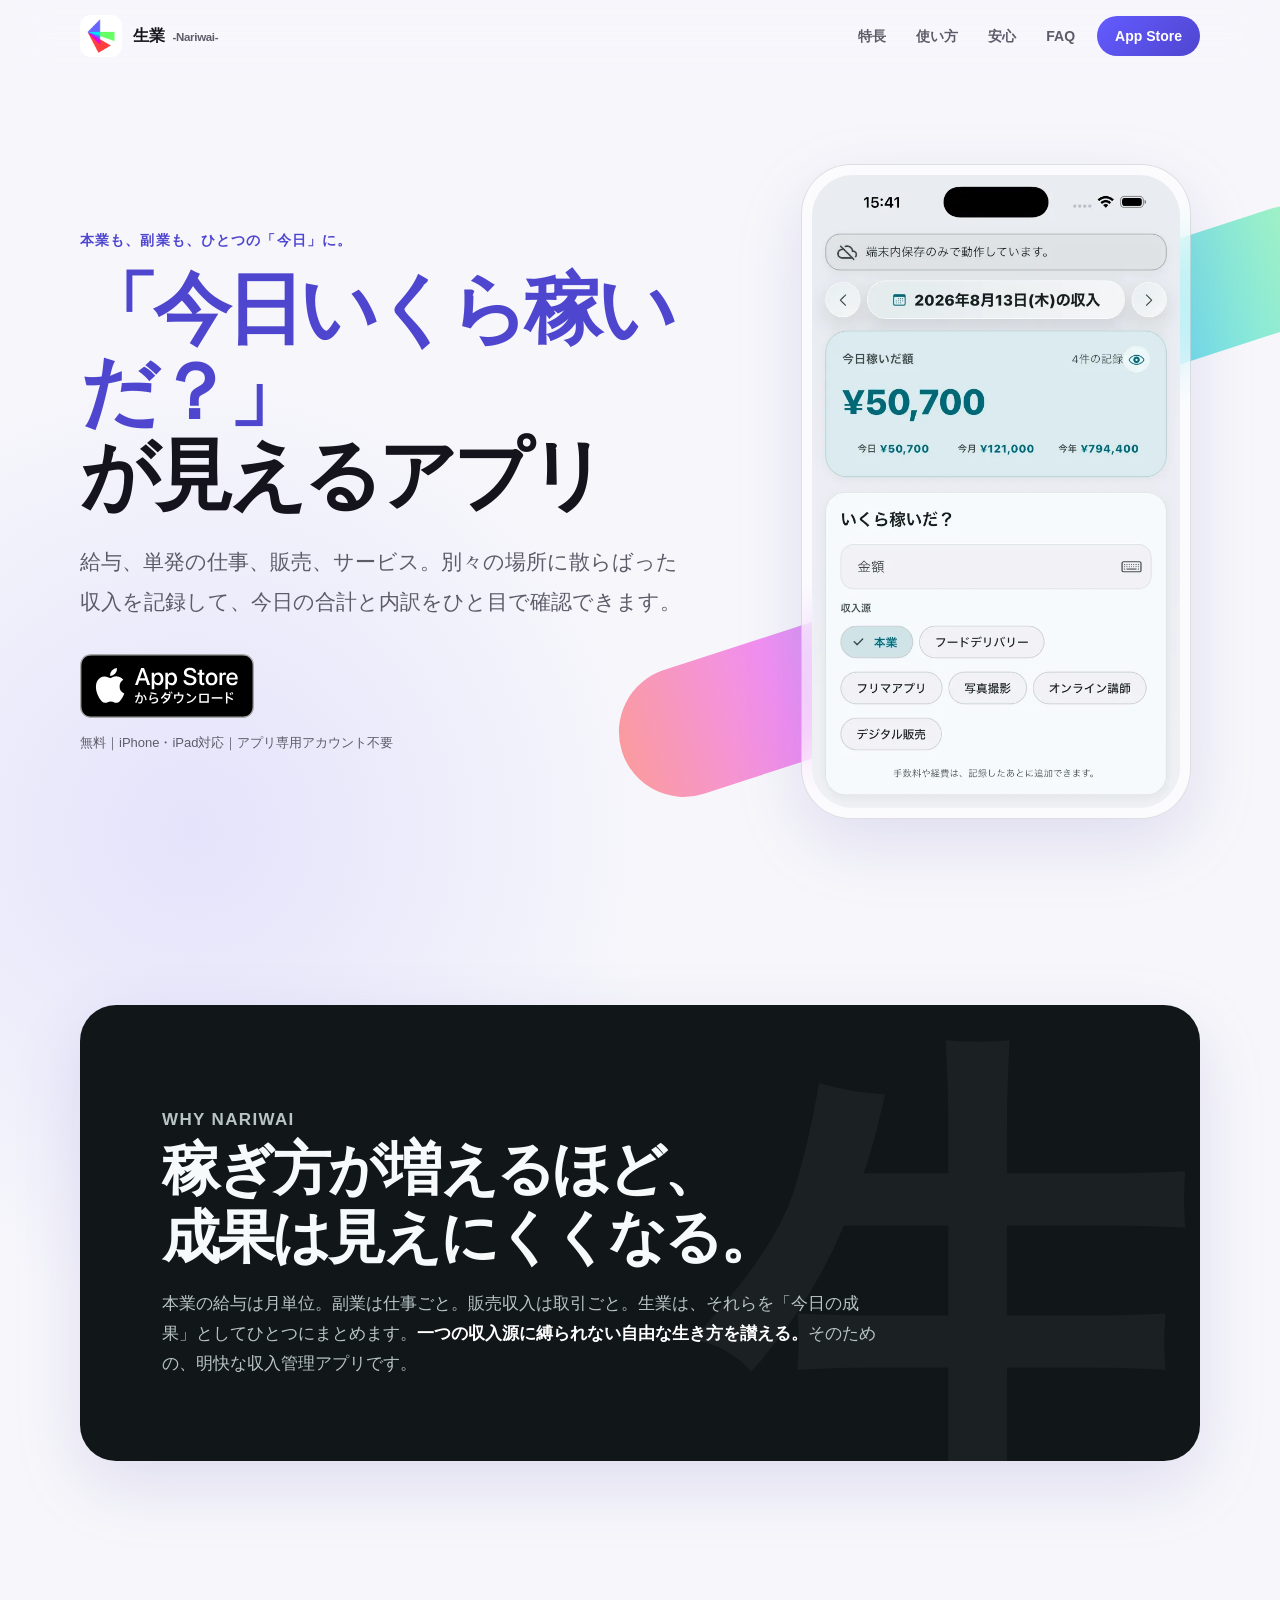
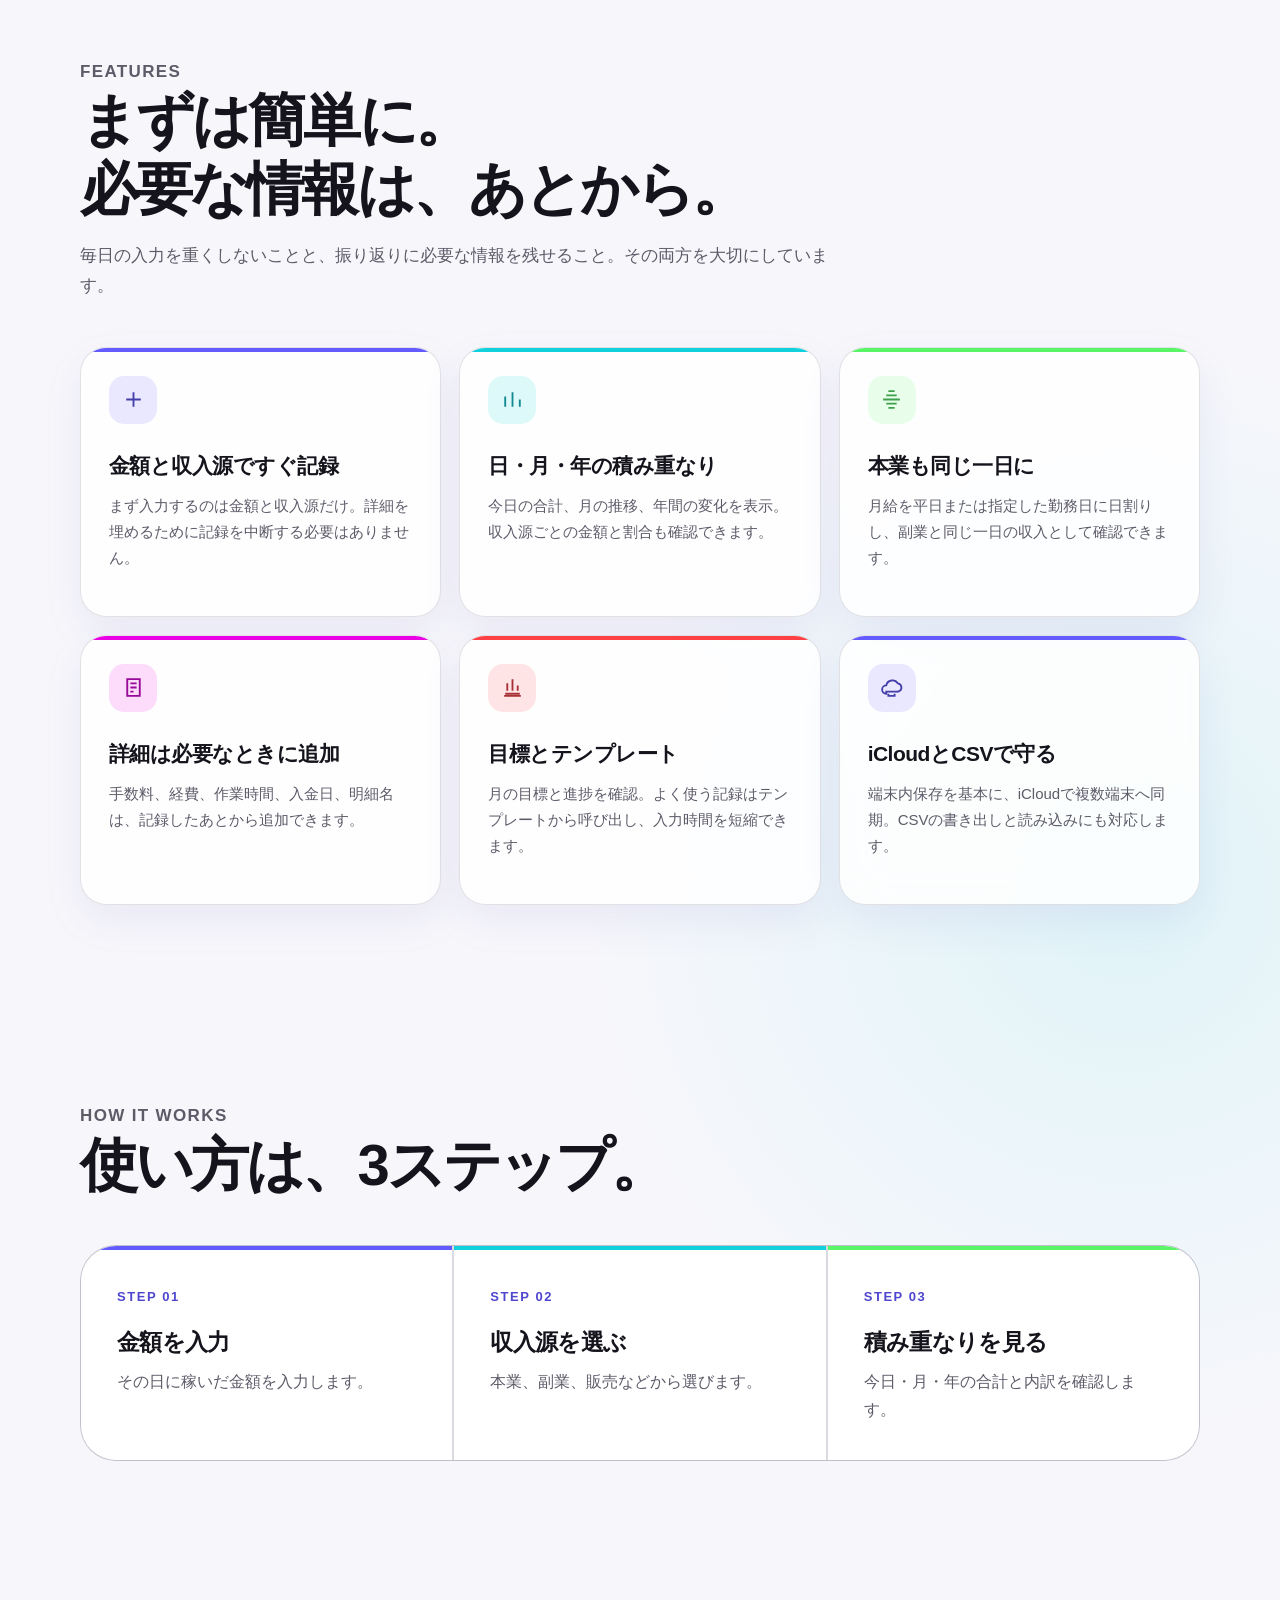
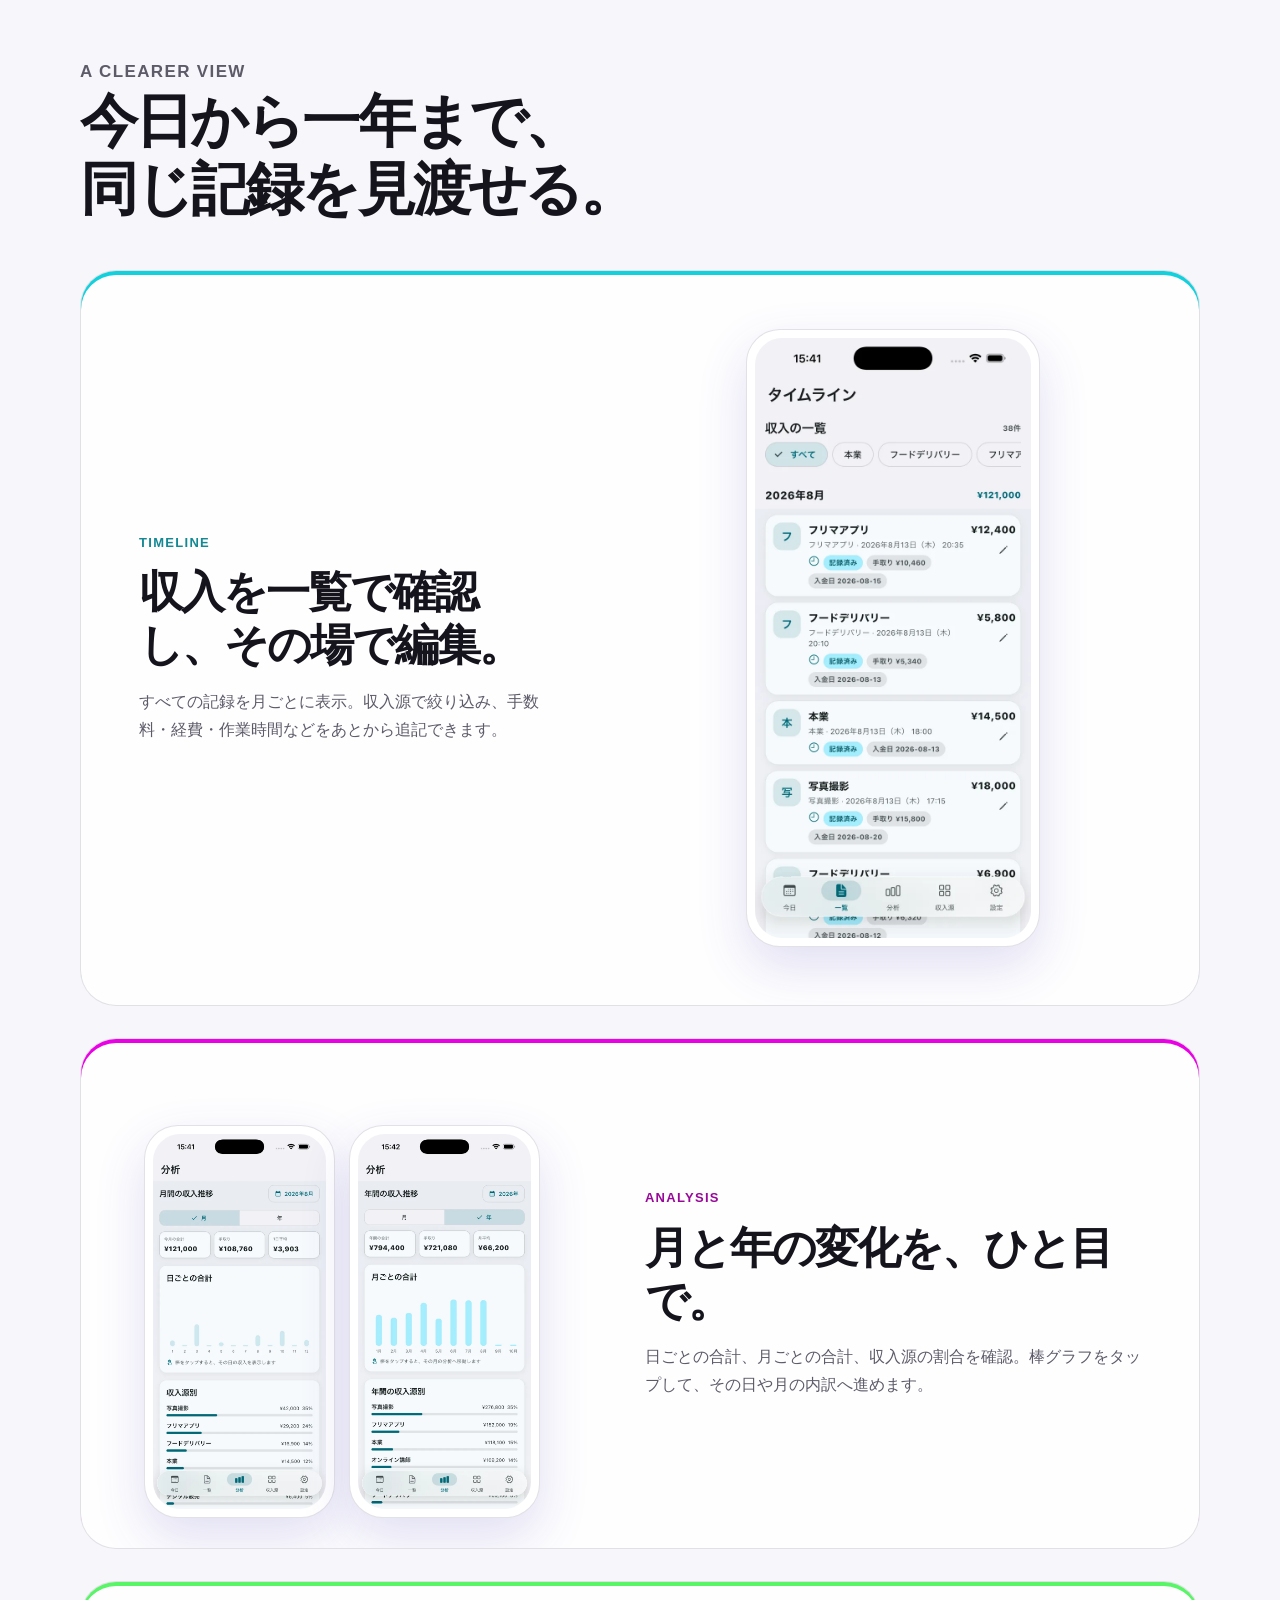
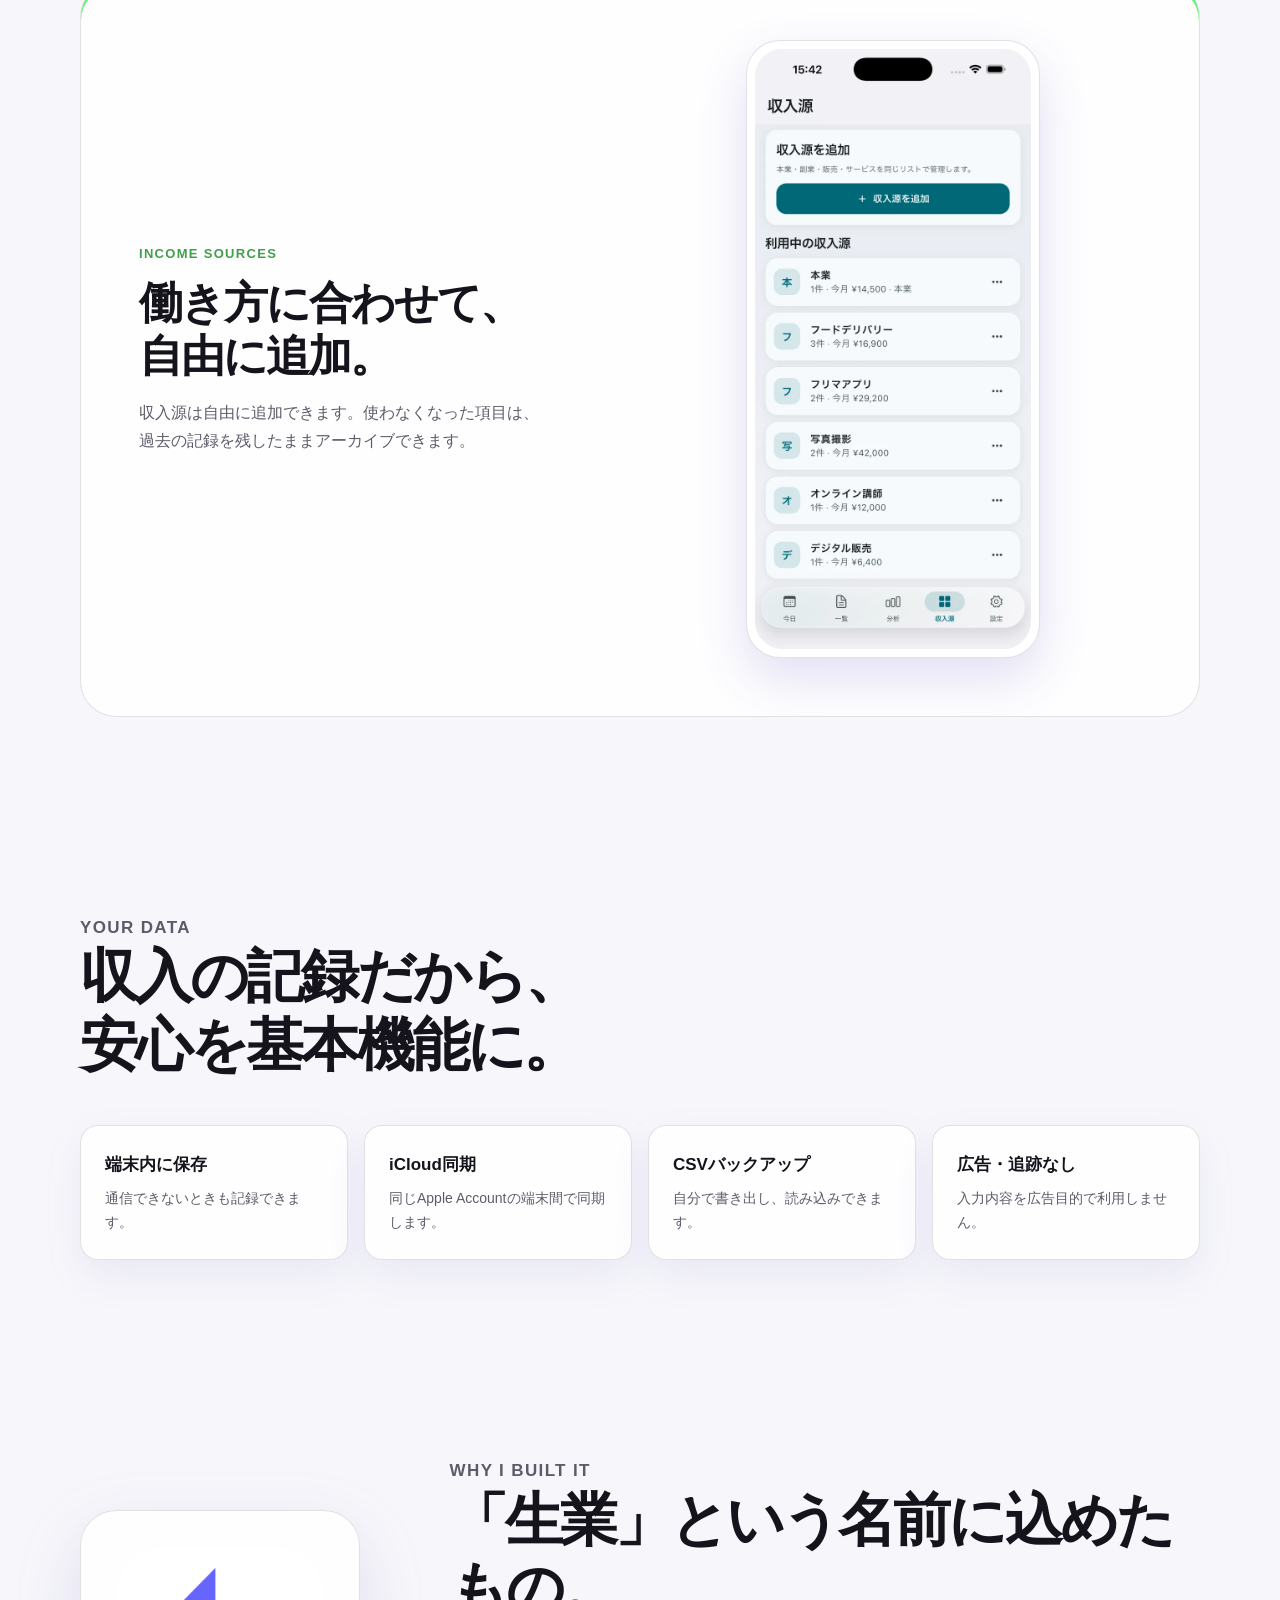
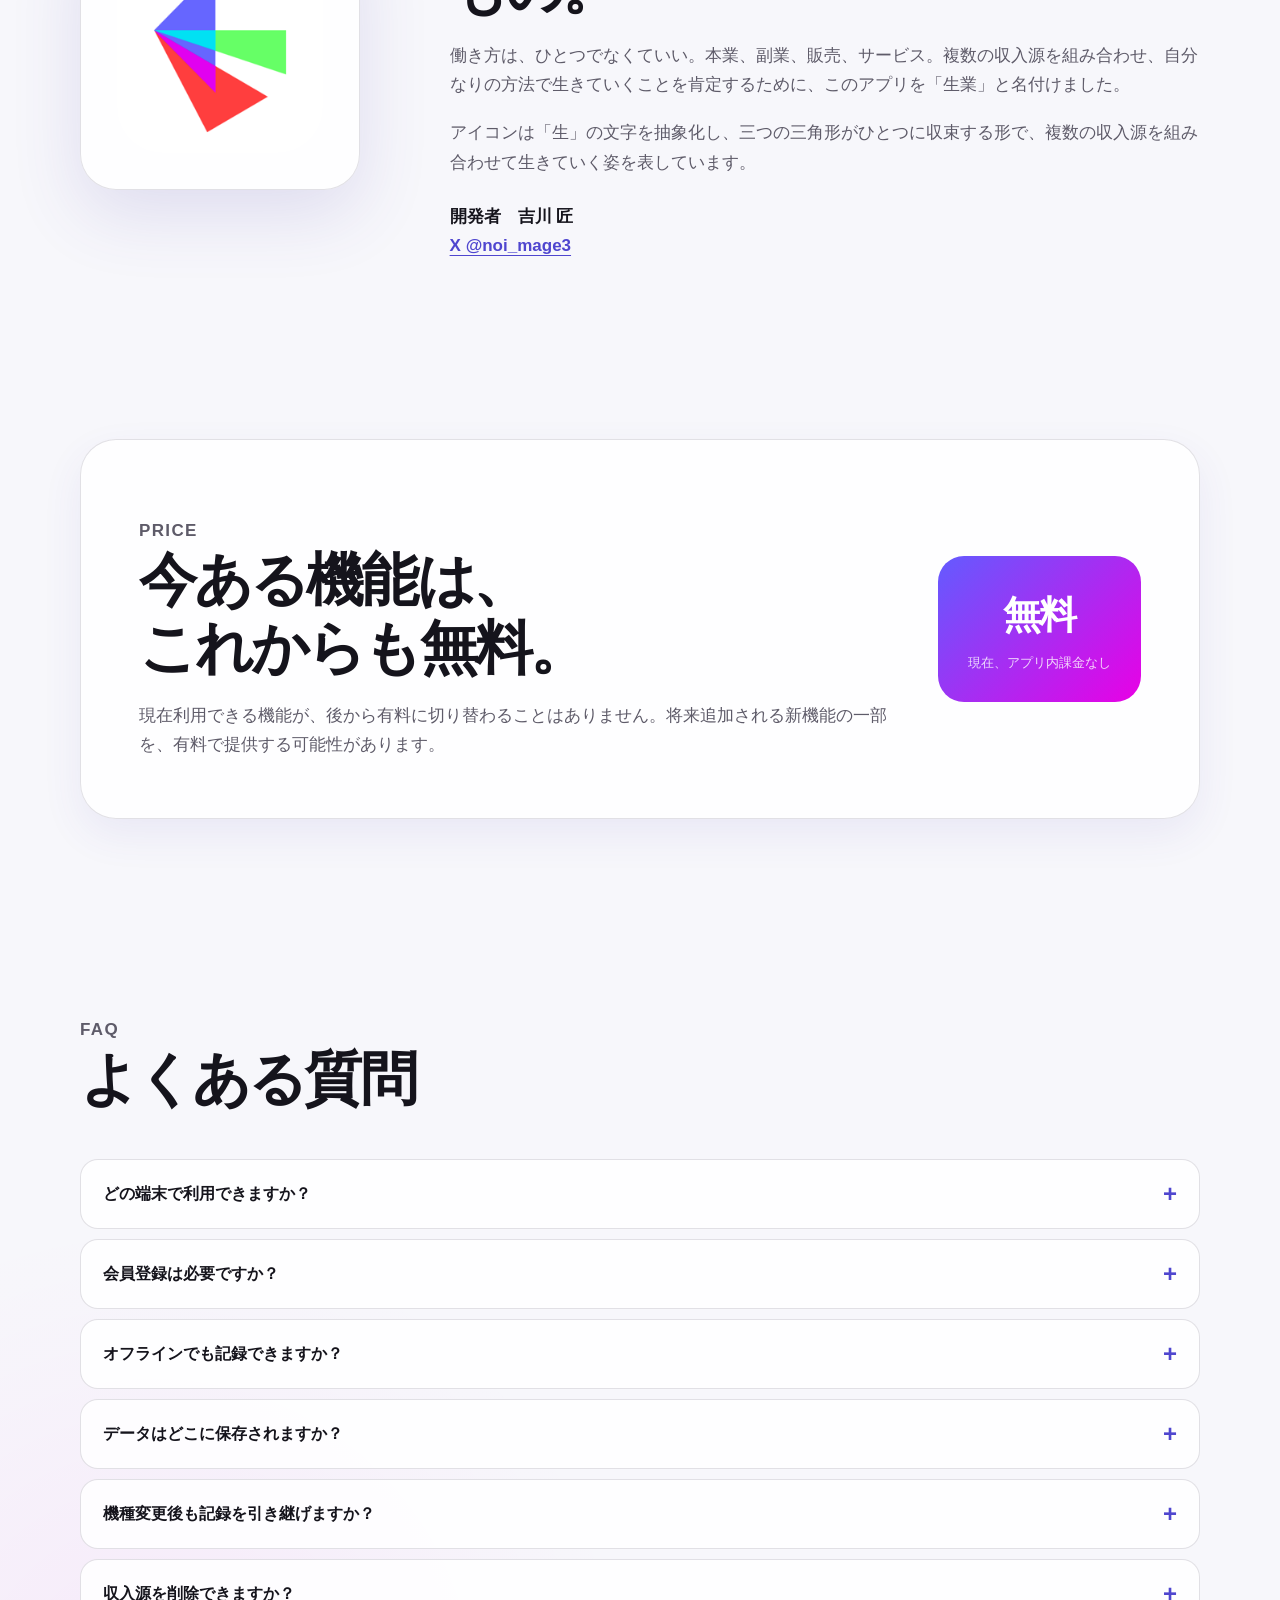
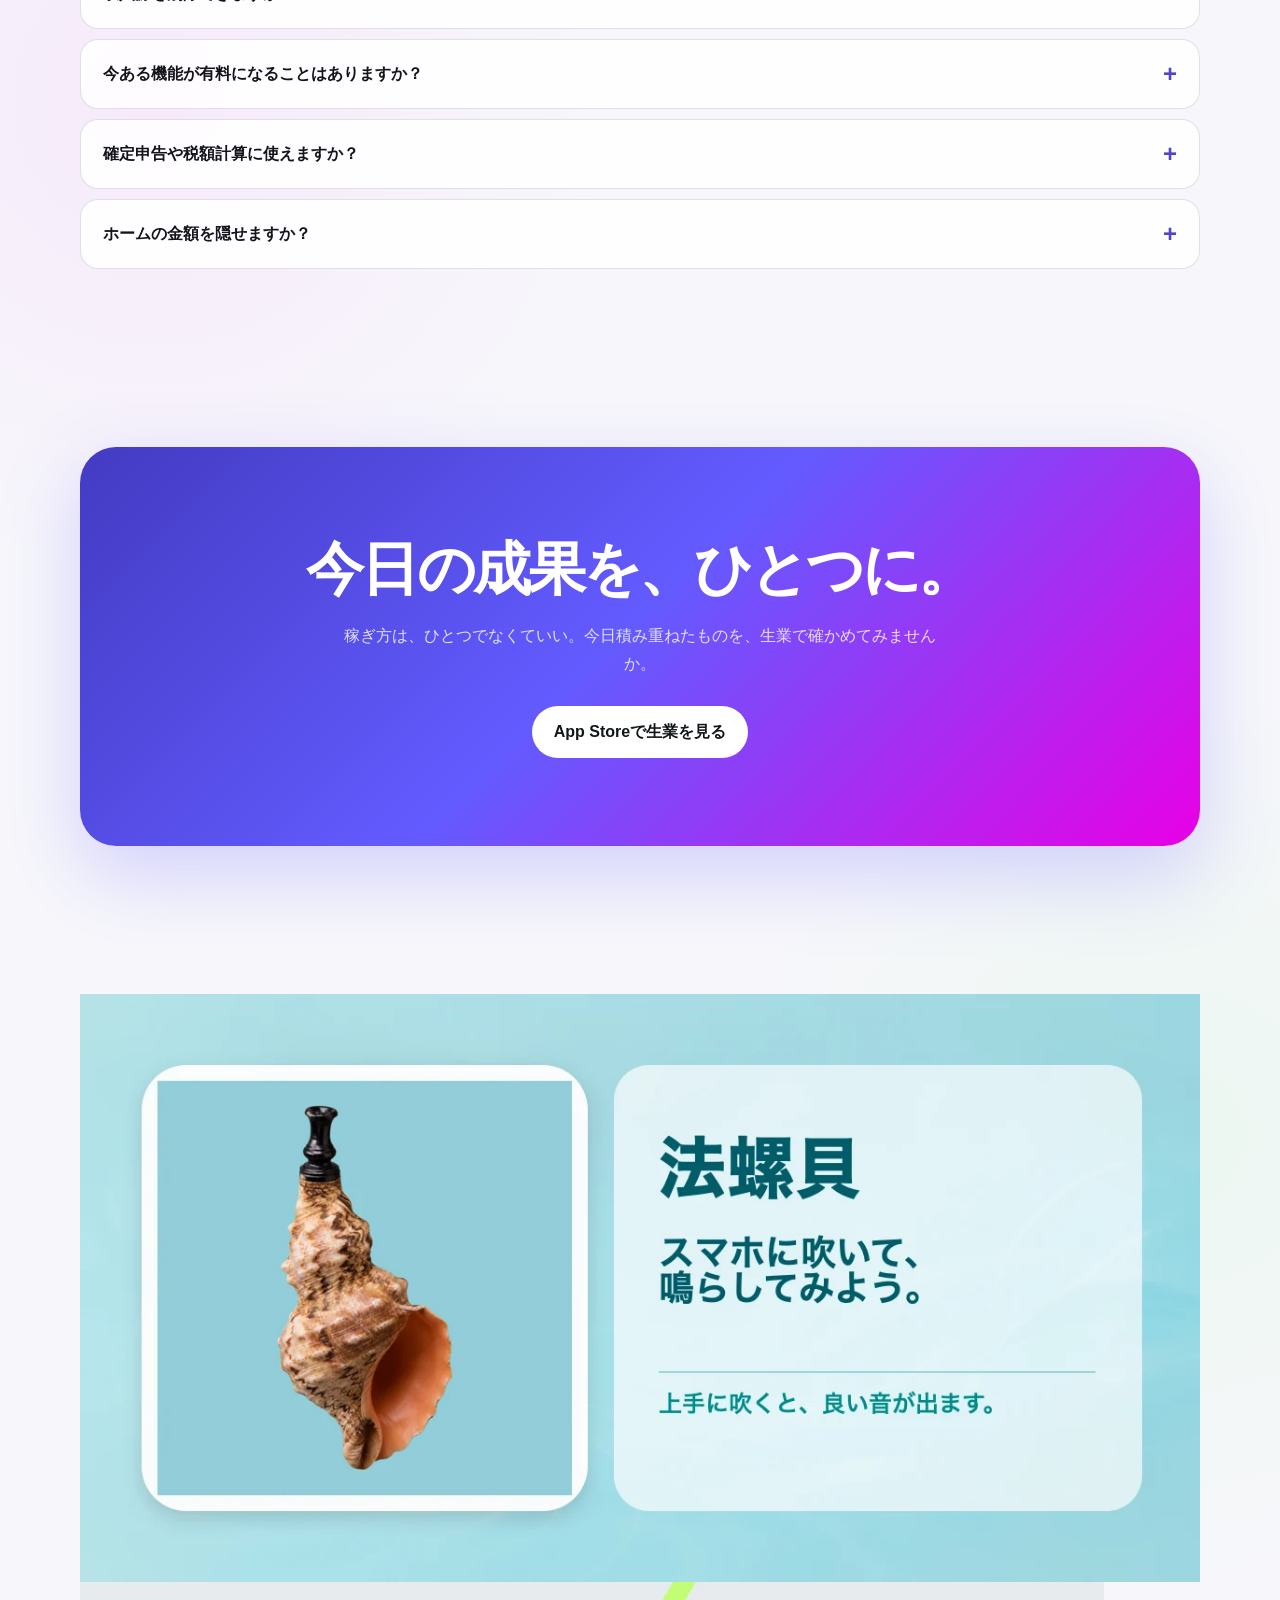
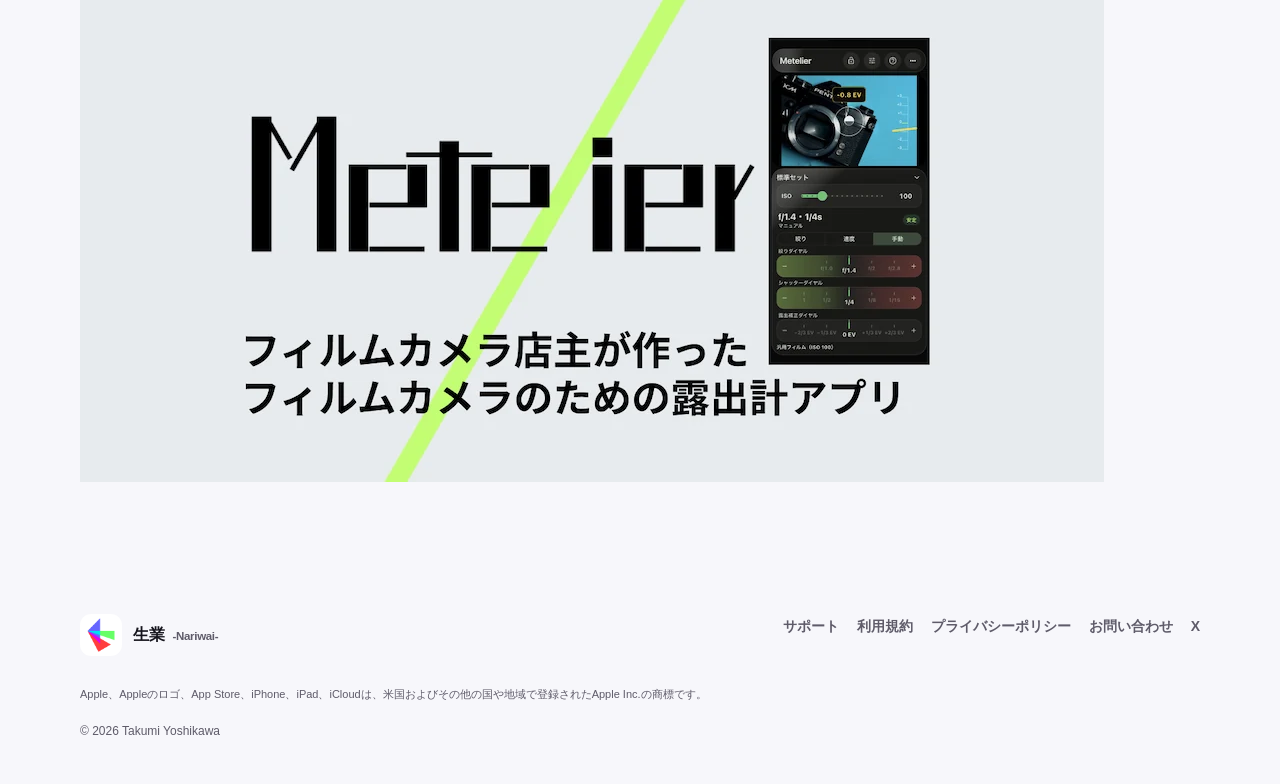
==== commit 89f74f24: "LP最下部に関連バナーを追加 法螺貝とMetelierへのバナーリンクを追加し、デスクトップとスマートフォンで見やすく配置します。" ====
--- a/index.html
+++ b/index.html
@@ -21,7 +21,7 @@
   <link rel="canonical" href="https://okkun1202lindalinda-ship-it.github.io/nariwai-app/">
   <link rel="icon" href="assets/app-icon.png" type="image/png">
   <link rel="preload" href="assets/screen-today.webp" as="image" type="image/webp">
-  <link rel="stylesheet" href="assets/styles.css?v=20260820-3">
+  <link rel="stylesheet" href="assets/styles.css?v=20260820-4">
   <script type="application/ld+json">
   {"@context":"https://schema.org","@type":"SoftwareApplication","name":"生業 -Nariwai-","description":"本業・副業など複数の収入源を記録し、今日・月・年の収入と内訳を確認できる収入管理アプリ。","applicationCategory":"FinanceApplication","operatingSystem":"iOS 13.0以降, iPadOS 13.0以降","offers":{"@type":"Offer","price":"0","priceCurrency":"JPY"},"downloadUrl":"https://apps.apple.com/jp/app/%E7%94%9F%E6%A5%AD-nariwai/id6801045316","author":{"@type":"Person","name":"Takumi Yoshikawa","sameAs":"https://x.com/noi_mage3"}}
   </script>
@@ -110,6 +110,17 @@
     </div></section>
 
     <section class="section-compact"><div class="container final-cta"><h2>今日の成果を、ひとつに。</h2><p>稼ぎ方は、ひとつでなくていい。今日積み重ねたものを、生業で確かめてみませんか。</p><a class="button button-light" href="https://apps.apple.com/jp/app/%E7%94%9F%E6%A5%AD-nariwai/id6801045316">App Storeで生業を見る</a></div></section>
+
+    <section class="section-compact related-links" aria-label="関連サービス">
+      <div class="container related-banner-grid">
+        <a class="related-banner" href="https://okkun1202lindalinda-ship-it.github.io/horagai-support/" target="_blank" rel="noopener noreferrer" aria-label="法螺貝のサイトを開く">
+          <img src="[data-uri]" alt="法螺貝 スマホに吹いて、鳴らしてみよう。" width="1200" height="630" loading="lazy">
+        </a>
+        <a class="related-banner" href="https://camera.yoakemae.shop/p/00016" target="_blank" rel="noopener noreferrer" aria-label="Metelierの紹介ページを開く">
+          <img src="[data-uri]" alt="Metelier フィルムカメラ店主が作ったフィルムカメラのための露出計アプリ" width="1024" height="500" loading="lazy">
+        </a>
+      </div>
+    </section>
   </main>
 
   <footer class="site-footer"><div class="container">
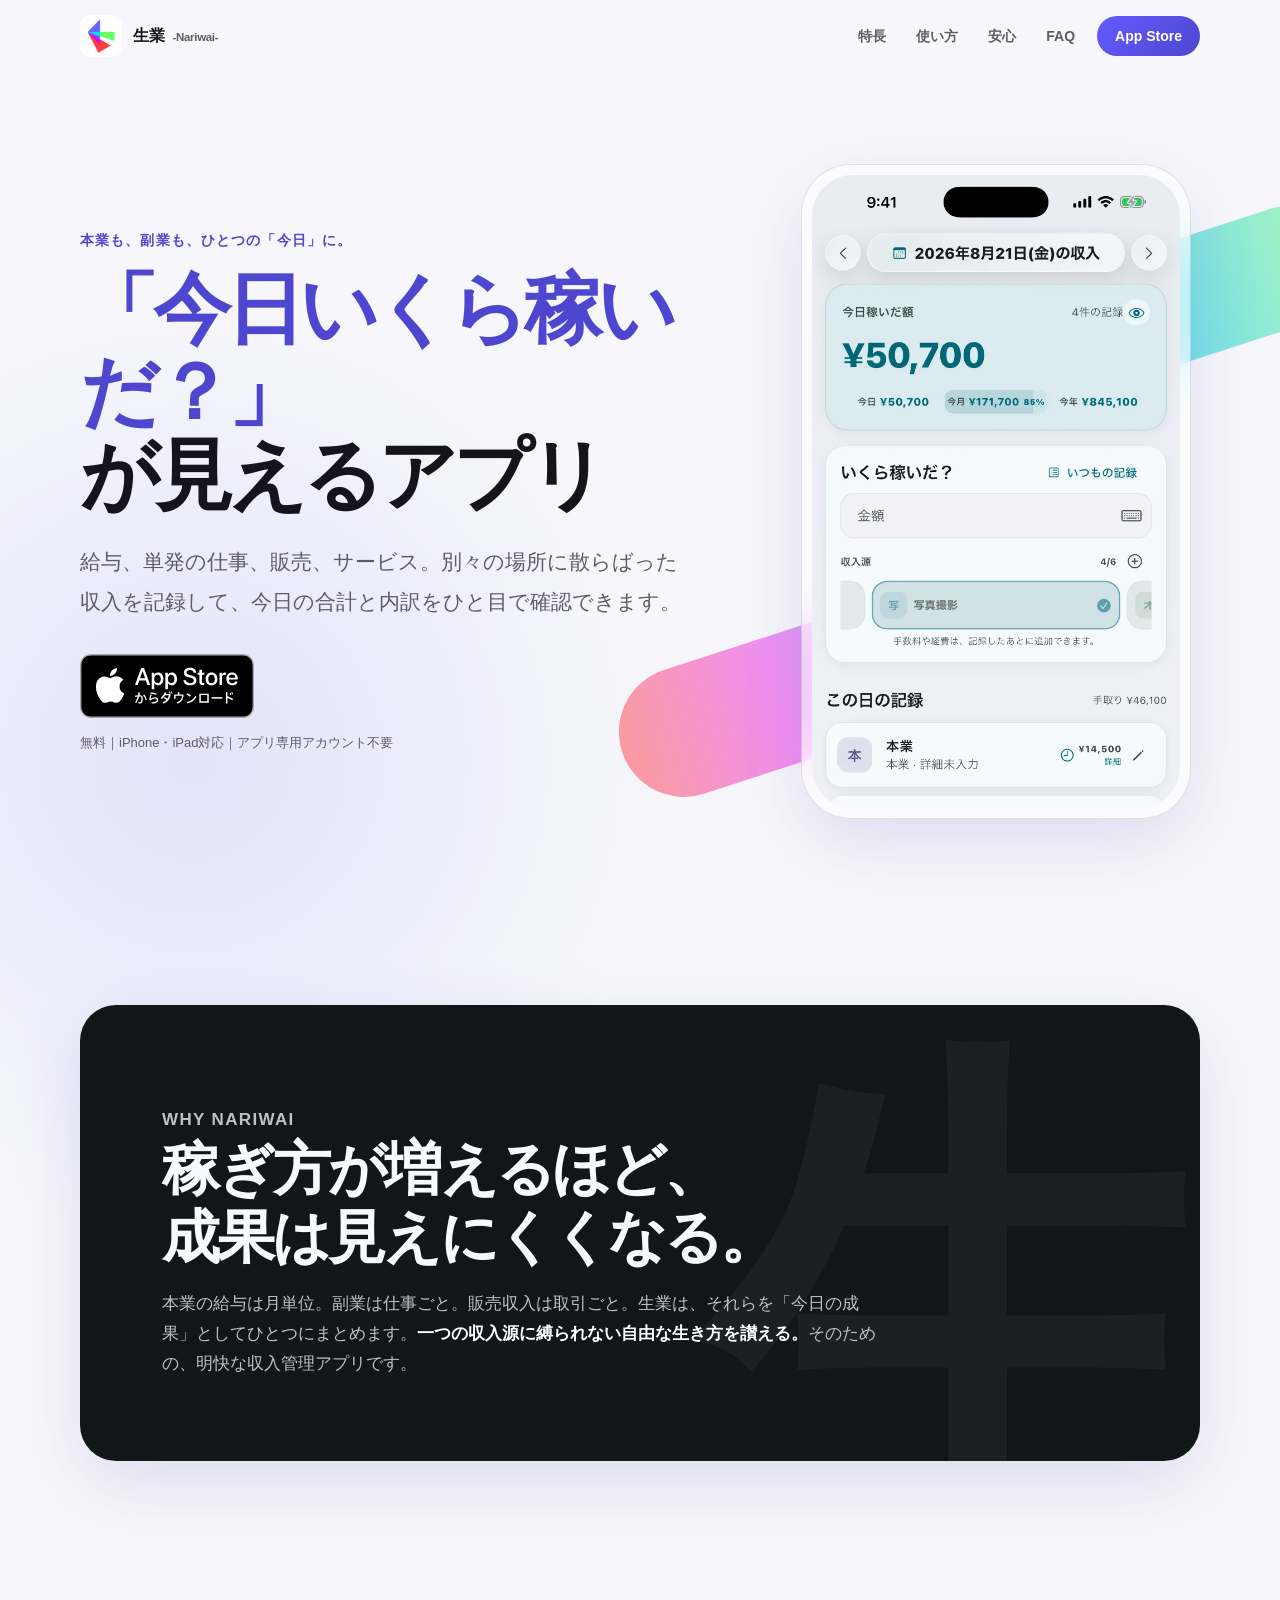
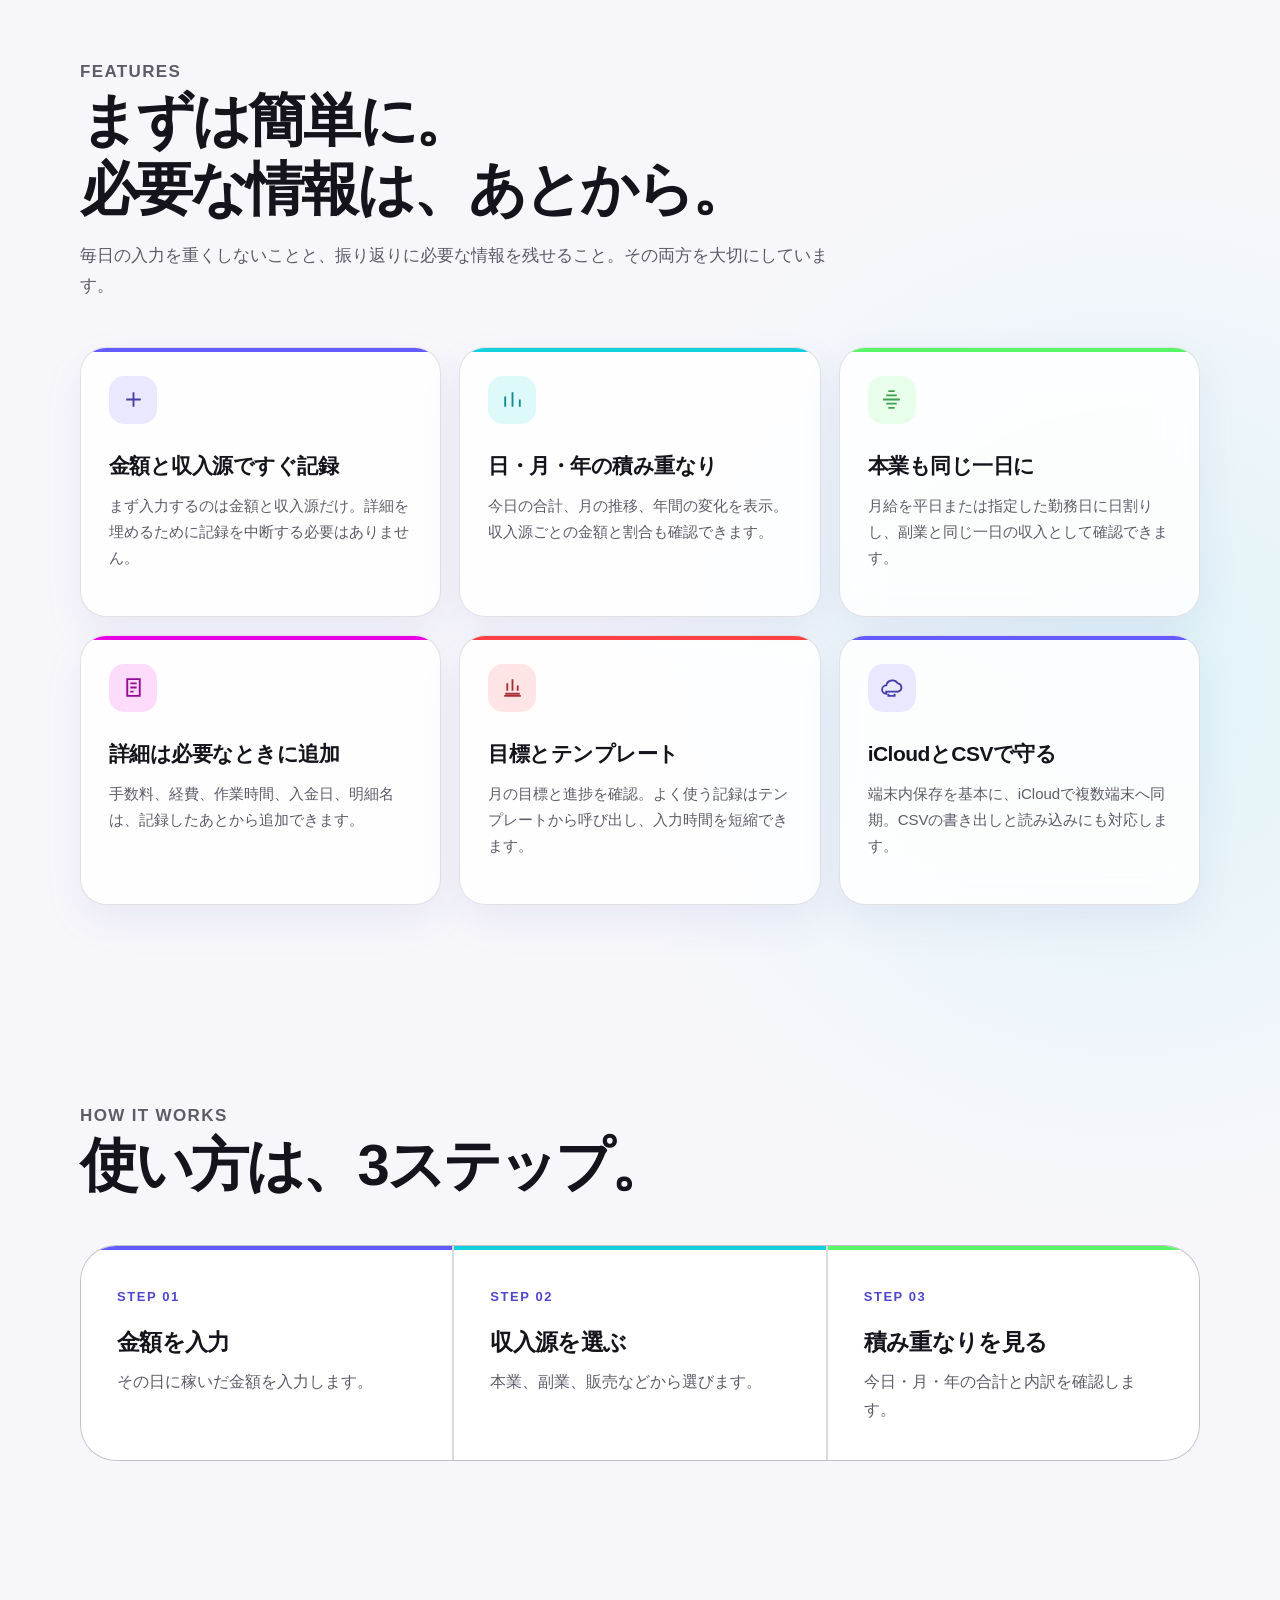
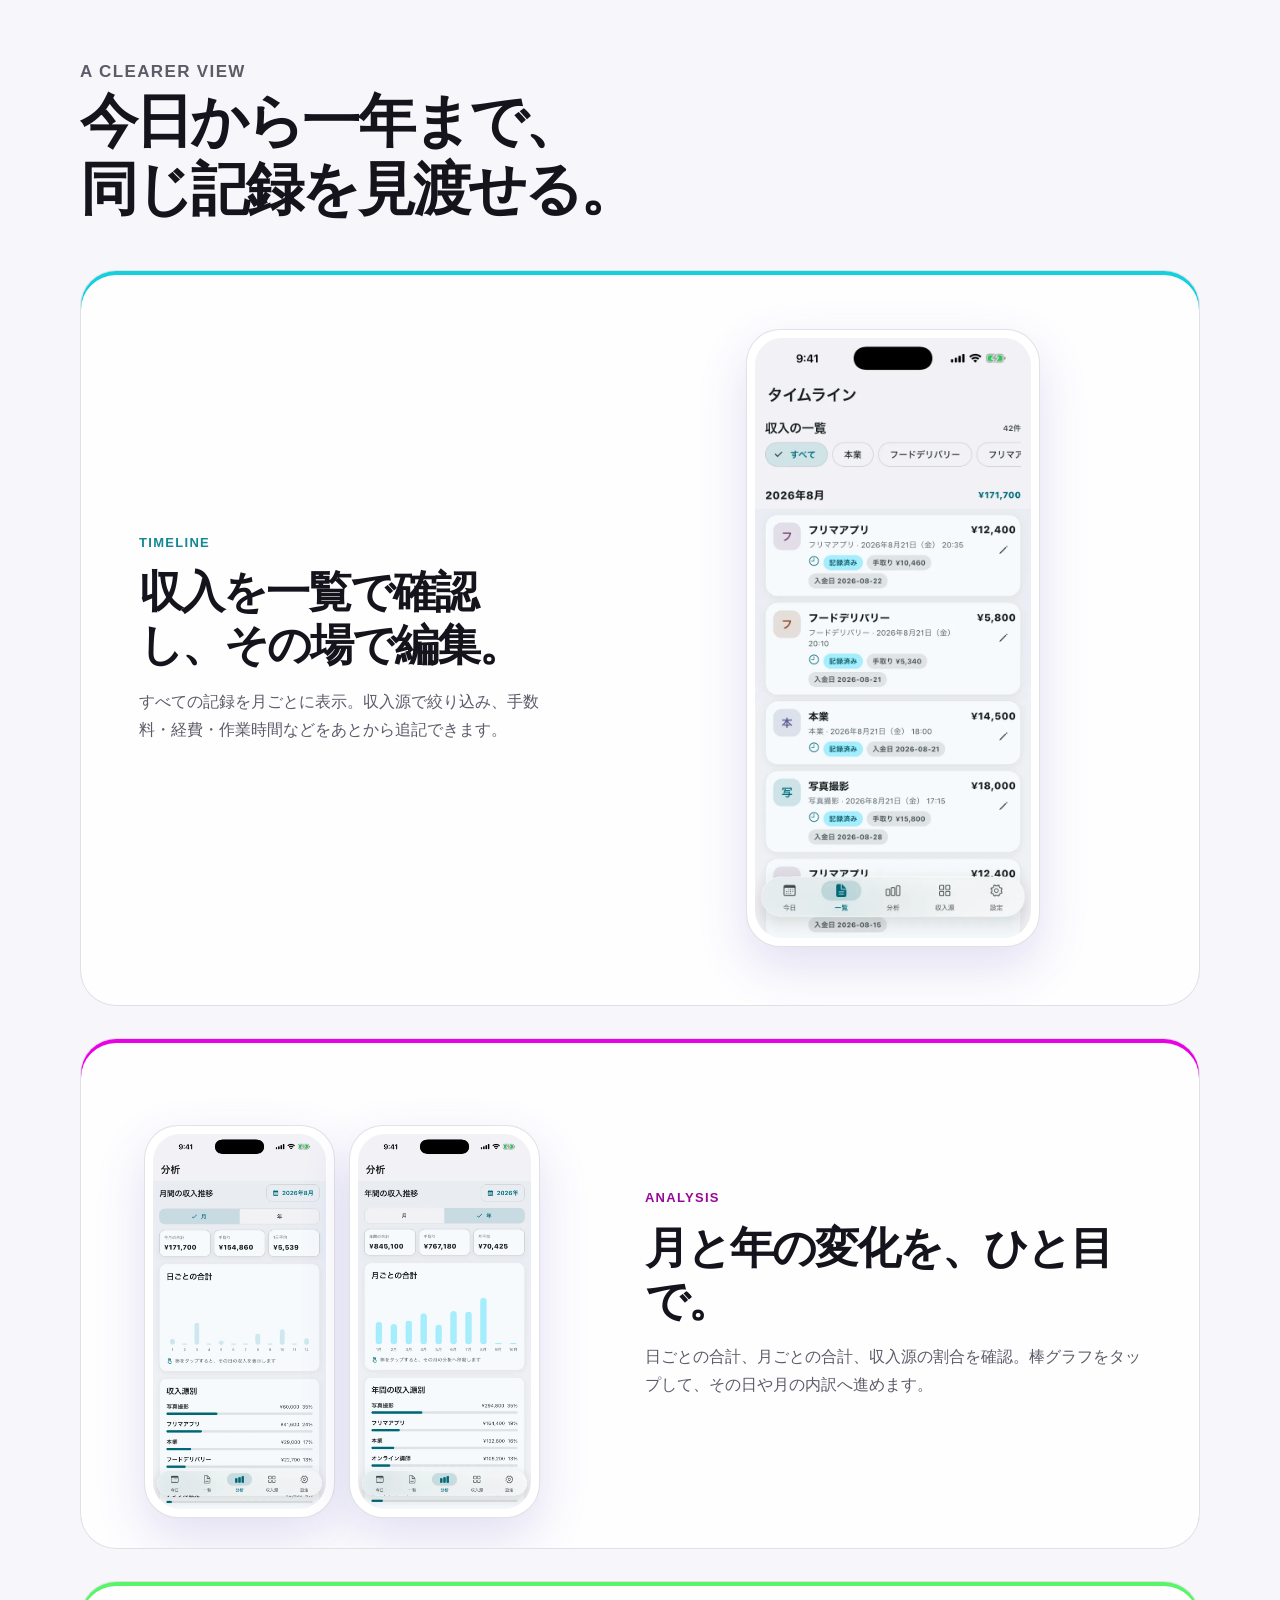
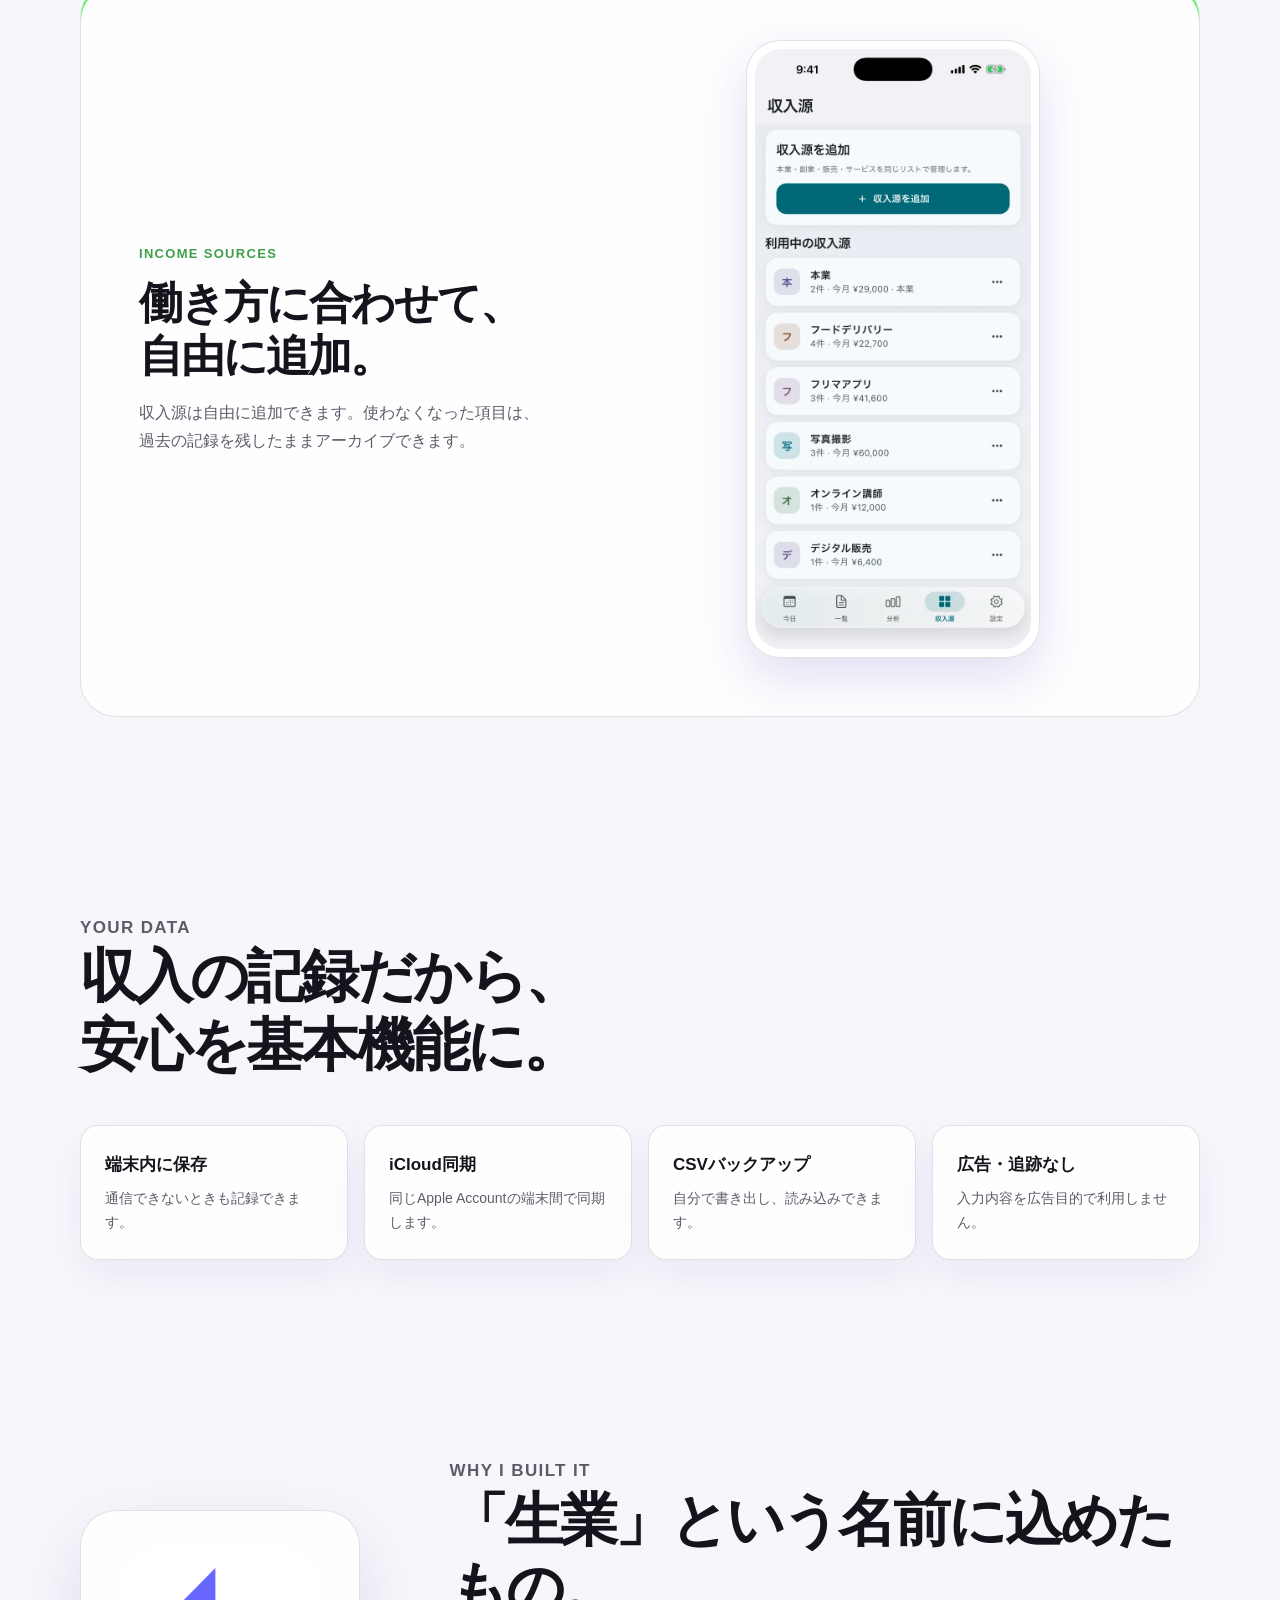
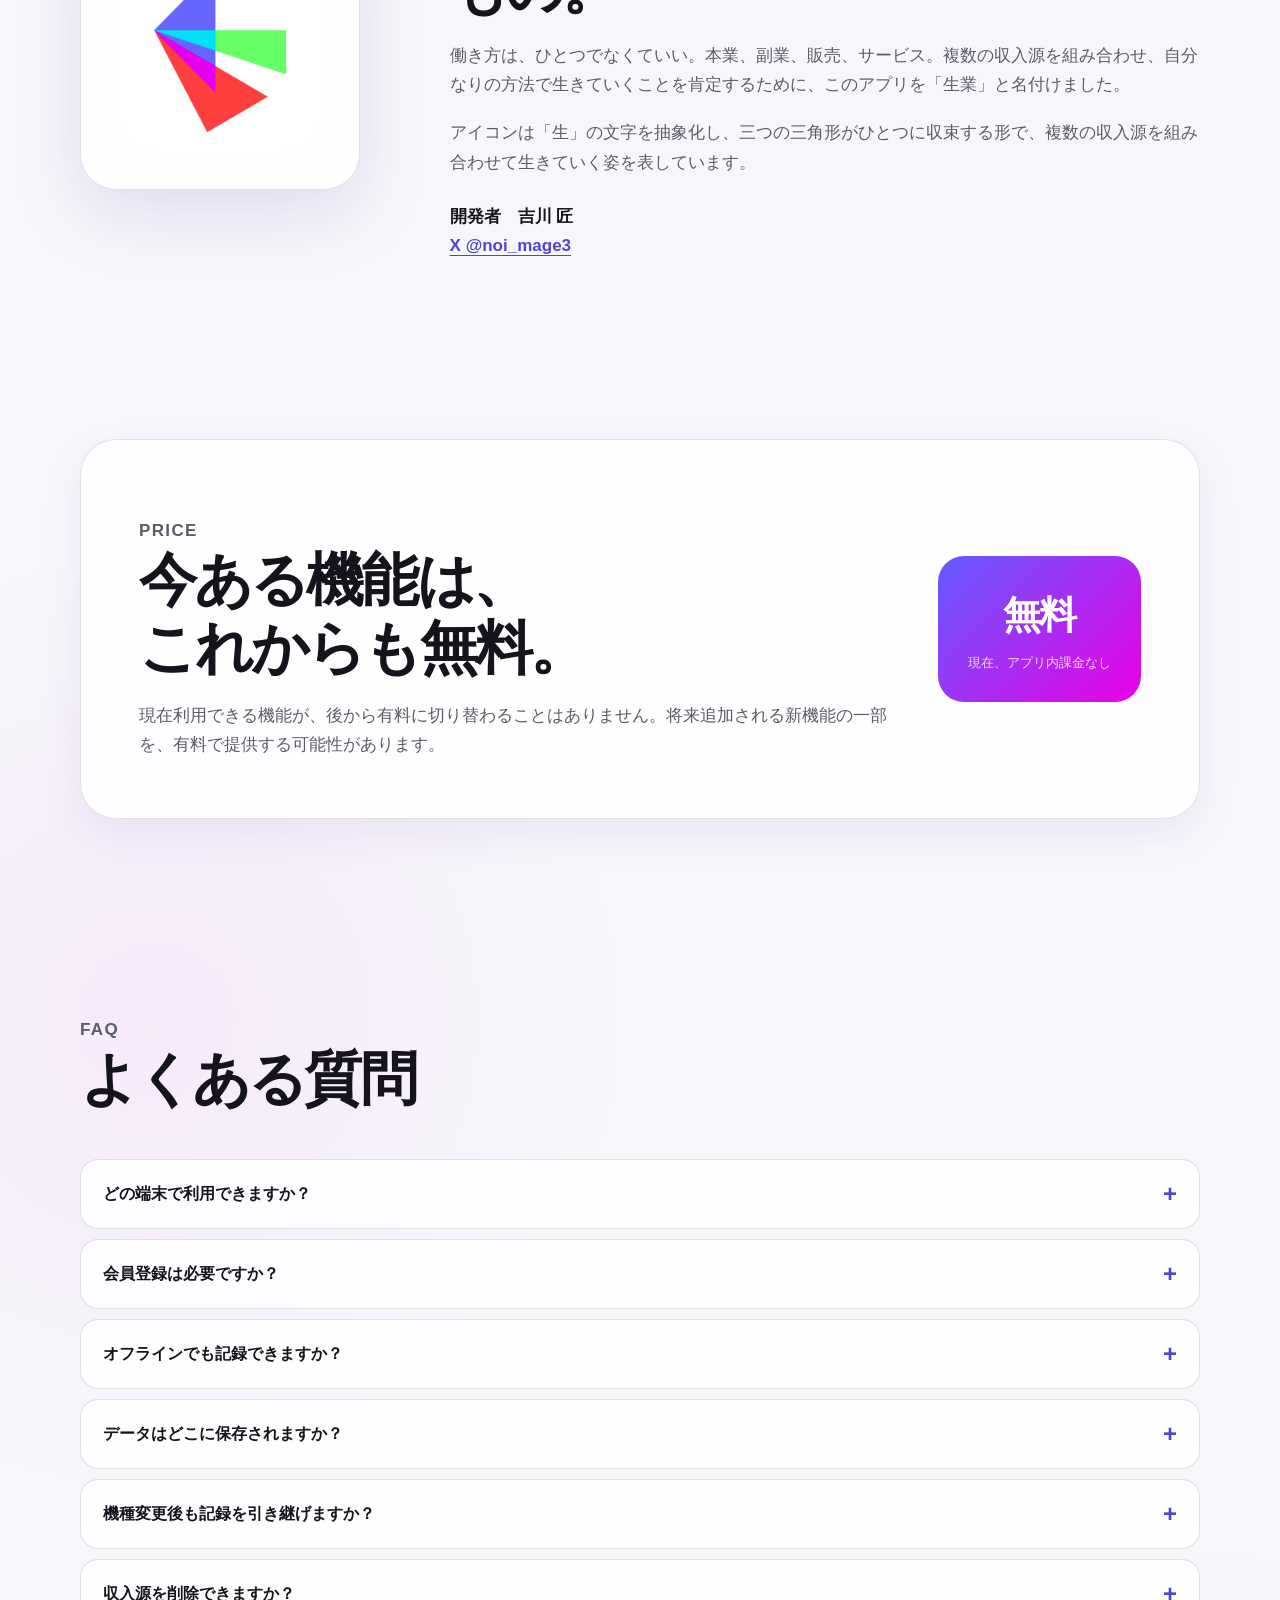
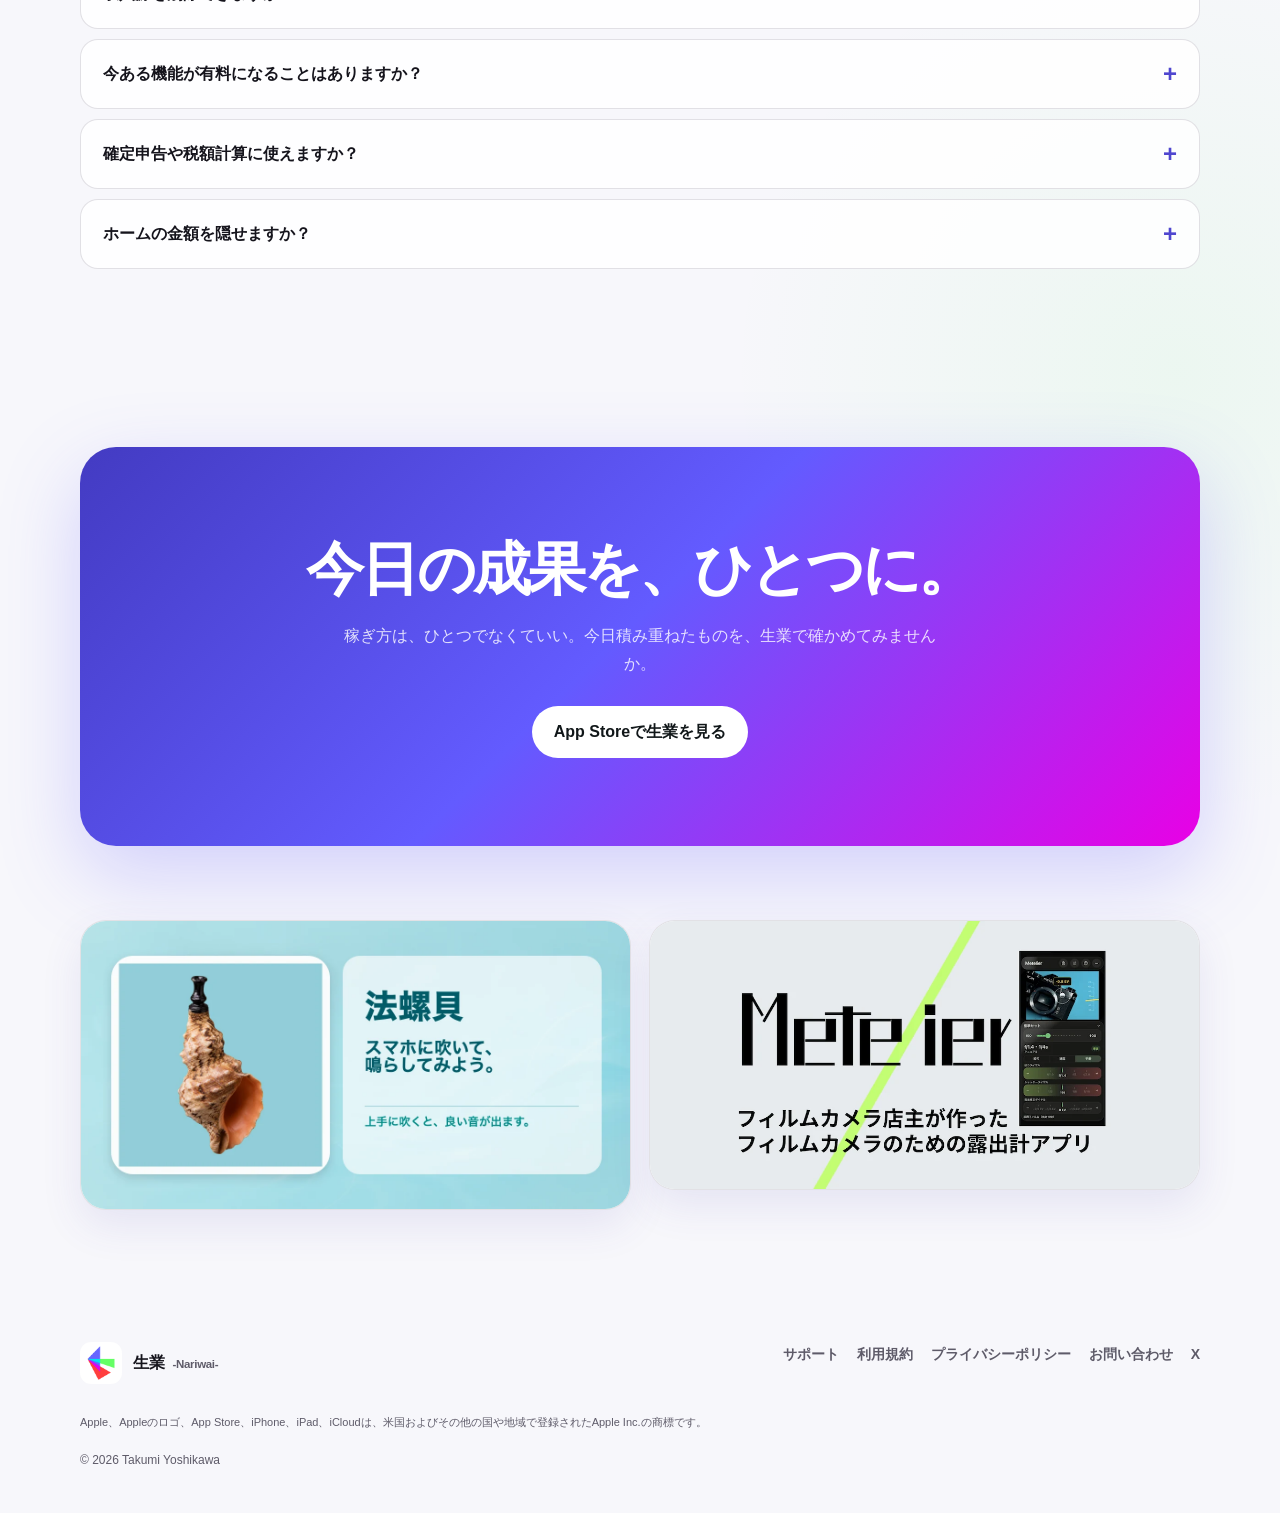
==== commit c8254ea6: "Update LP screenshots for version 1.1" ====
--- a/index.html
+++ b/index.html
@@ -20,7 +20,7 @@
   <meta name="twitter:creator" content="@noi_mage3">
   <link rel="canonical" href="https://okkun1202lindalinda-ship-it.github.io/nariwai-app/">
   <link rel="icon" href="assets/app-icon.png" type="image/png">
-  <link rel="preload" href="assets/screen-today.webp" as="image" type="image/webp">
+  <link rel="preload" href="assets/screen-today.webp?v=20260821-1" as="image" type="image/webp">
   <link rel="stylesheet" href="assets/styles.css?v=20260820-4">
   <script type="application/ld+json">
   {"@context":"https://schema.org","@type":"SoftwareApplication","name":"生業 -Nariwai-","description":"本業・副業など複数の収入源を記録し、今日・月・年の収入と内訳を確認できる収入管理アプリ。","applicationCategory":"FinanceApplication","operatingSystem":"iOS 13.0以降, iPadOS 13.0以降","offers":{"@type":"Offer","price":"0","priceCurrency":"JPY"},"downloadUrl":"https://apps.apple.com/jp/app/%E7%94%9F%E6%A5%AD-nariwai/id6801045316","author":{"@type":"Person","name":"Takumi Yoshikawa","sameAs":"https://x.com/noi_mage3"}}
@@ -45,7 +45,7 @@
           <div class="hero-actions"><a class="app-store-badge" href="https://apps.apple.com/jp/app/%E7%94%9F%E6%A5%AD-nariwai/id6801045316" aria-label="App Storeから生業をダウンロード"><img src="assets/app-store-badge.svg" alt="App Storeからダウンロード" width="174" height="64"></a></div>
           <p class="hero-meta">無料｜iPhone・iPad対応｜アプリ専用アカウント不要</p>
         </div>
-        <div class="hero-visual" aria-label="生業の今日画面"><div class="phone"><div class="phone-screen"><img src="assets/screen-today.webp" alt="本業やフードデリバリーなどを記録した生業の今日画面" width="660" height="1434" fetchpriority="high"></div></div></div>
+        <div class="hero-visual" aria-label="生業の今日画面"><div class="phone"><div class="phone-screen"><img src="assets/screen-today.webp?v=20260821-1" alt="本業やフードデリバリーなどを記録した生業の今日画面" width="660" height="1434" fetchpriority="high"></div></div></div>
       </div>
     </section>
 
@@ -74,9 +74,9 @@
     <section class="section"><div class="container">
       <div class="section-header"><p class="eyebrow">A CLEARER VIEW</p><h2>今日から一年まで、<br>同じ記録を見渡せる。</h2></div>
       <div class="showcase-list">
-        <article class="showcase"><div class="showcase-copy"><p class="showcase-label">TIMELINE</p><h3>収入を一覧で確認し、その場で編集。</h3><p>すべての記録を月ごとに表示。収入源で絞り込み、手数料・経費・作業時間などをあとから追記できます。</p></div><div class="screen-stage"><div class="screen-shot"><img src="assets/screen-timeline.webp" alt="月ごとに収入を確認して編集できるタイムライン画面" width="660" height="1434" loading="lazy"></div></div></article>
-        <article class="showcase"><div class="showcase-copy"><p class="showcase-label">ANALYSIS</p><h3>月と年の変化を、ひと目で。</h3><p>日ごとの合計、月ごとの合計、収入源の割合を確認。棒グラフをタップして、その日や月の内訳へ進めます。</p></div><div class="screen-stage"><div class="screen-shot secondary"><img src="assets/screen-month.webp" alt="日ごとの収入と収入源別内訳を表示する月分析画面" width="660" height="1434" loading="lazy"></div><div class="screen-shot secondary"><img src="assets/screen-year.webp" alt="月ごとの収入推移を表示する年分析画面" width="660" height="1434" loading="lazy"></div></div></article>
-        <article class="showcase"><div class="showcase-copy"><p class="showcase-label">INCOME SOURCES</p><h3>働き方に合わせて、自由に追加。</h3><p>収入源は自由に追加できます。使わなくなった項目は、過去の記録を残したままアーカイブできます。</p></div><div class="screen-stage"><div class="screen-shot"><img src="assets/screen-sources.webp" alt="収入源の追加、編集、アーカイブができる管理画面" width="660" height="1434" loading="lazy"></div></div></article>
+        <article class="showcase"><div class="showcase-copy"><p class="showcase-label">TIMELINE</p><h3>収入を一覧で確認し、その場で編集。</h3><p>すべての記録を月ごとに表示。収入源で絞り込み、手数料・経費・作業時間などをあとから追記できます。</p></div><div class="screen-stage"><div class="screen-shot"><img src="assets/screen-timeline.webp?v=20260821-1" alt="月ごとに収入を確認して編集できるタイムライン画面" width="660" height="1434" loading="lazy"></div></div></article>
+        <article class="showcase"><div class="showcase-copy"><p class="showcase-label">ANALYSIS</p><h3>月と年の変化を、ひと目で。</h3><p>日ごとの合計、月ごとの合計、収入源の割合を確認。棒グラフをタップして、その日や月の内訳へ進めます。</p></div><div class="screen-stage"><div class="screen-shot secondary"><img src="assets/screen-month.webp?v=20260821-1" alt="日ごとの収入と収入源別内訳を表示する月分析画面" width="660" height="1434" loading="lazy"></div><div class="screen-shot secondary"><img src="assets/screen-year.webp?v=20260821-1" alt="月ごとの収入推移を表示する年分析画面" width="660" height="1434" loading="lazy"></div></div></article>
+        <article class="showcase"><div class="showcase-copy"><p class="showcase-label">INCOME SOURCES</p><h3>働き方に合わせて、自由に追加。</h3><p>収入源は自由に追加できます。使わなくなった項目は、過去の記録を残したままアーカイブできます。</p></div><div class="screen-stage"><div class="screen-shot"><img src="assets/screen-sources.webp?v=20260821-1" alt="収入源の追加、編集、アーカイブができる管理画面" width="660" height="1434" loading="lazy"></div></div></article>
       </div>
     </div></section>
 
--- a/assets/styles.css
+++ b/assets/styles.css
@@ -15,8 +15,9 @@
 .price-card{display:grid;grid-template-columns:1fr auto;align-items:center;gap:40px;padding:clamp(32px,5vw,58px);border-radius:var(--xl)}.price-badge{min-width:190px;padding:26px 30px;border-radius:var(--lg);background:linear-gradient(135deg,var(--icon-violet),var(--icon-magenta));color:#fff;text-align:center}.price-badge strong{display:block;font-size:38px;letter-spacing:-.05em}.price-badge span{font-size:13px;opacity:.82}
 .faq-list{display:grid;gap:10px}.faq-list details{border:1px solid var(--line);border-radius:var(--md);background:var(--surface)}.faq-list summary{padding:20px 56px 20px 22px;cursor:pointer;font-weight:800;list-style:none;position:relative}.faq-list summary::-webkit-details-marker{display:none}.faq-list summary:after{content:"+";position:absolute;right:22px;top:50%;transform:translateY(-50%);color:var(--accent-strong);font-size:24px}.faq-list details[open] summary:after{content:"−"}.faq-list details p{margin:0;padding:0 22px 22px;color:var(--muted)}
 .final-cta{padding:clamp(48px,8vw,88px);border-radius:var(--xl);background:linear-gradient(135deg,#433bc2 0%,var(--icon-violet) 48%,var(--icon-magenta) 100%);color:#fff;text-align:center;box-shadow:0 28px 80px rgba(99,91,255,.25)}.final-cta p{margin:18px auto 28px;max-width:620px;color:rgba(255,255,255,.82)}.button{display:inline-flex;min-height:48px;align-items:center;justify-content:center;padding:12px 22px;border-radius:999px;background:linear-gradient(135deg,var(--icon-violet),#4f46cf);color:#fff;font-weight:800;text-decoration:none}.button-light{background:#fff;color:#111719}.button-outline{border:1px solid var(--line);background:transparent;color:var(--text)}
+.related-links{padding-top:0}.related-banner-grid{display:grid;grid-template-columns:repeat(2,minmax(0,1fr));align-items:start;gap:18px}.related-banner{display:block;overflow:hidden;border:1px solid var(--line);border-radius:var(--lg);background:var(--solid);box-shadow:0 16px 40px rgba(76,65,173,.1);transition:transform .2s ease,box-shadow .2s ease}.related-banner:hover{transform:translateY(-3px);box-shadow:0 22px 52px rgba(76,65,173,.16)}.related-banner img{width:100%;height:auto}
 .site-footer{padding:58px 0 42px}.footer-main{display:flex;justify-content:space-between;gap:28px;align-items:flex-start}.footer-links{display:flex;flex-wrap:wrap;gap:8px 18px}.footer-links a{color:var(--muted);font-size:14px;font-weight:700;text-decoration:none}.footer-links a:hover{color:var(--text)}.legal-copy{max-width:760px;margin:30px 0 0;color:var(--muted);font-size:11px;line-height:1.6}.copyright{margin:18px 0 0;color:var(--muted);font-size:12px}
 .document-page{padding:70px 0 96px}.document-header{max-width:780px;margin-bottom:36px}.document-header h1{margin:0;font-size:clamp(38px,7vw,60px);letter-spacing:-.05em;line-height:1.15}.document-header p{color:var(--muted)}.document-card{max-width:880px;padding:clamp(24px,5vw,48px);border-radius:var(--xl)}.document-card section+section{margin-top:38px;padding-top:36px;border-top:1px solid var(--line)}.document-card h2{margin:0 0 12px;font-size:23px;letter-spacing:-.03em}.document-card h3{margin:24px 0 6px;font-size:17px}.document-card p,.document-card ul,.document-card ol{margin:0}.document-card ul,.document-card ol{padding-left:1.4em}.document-actions{display:flex;flex-wrap:wrap;gap:10px;margin-top:28px}
 @media(max-width:900px){.site-nav a:not(.nav-cta){display:none}.hero-grid{grid-template-columns:1fr}.hero-copy{text-align:center}.hero-lead{margin-inline:auto}.hero-actions{justify-content:center}.hero-meta{text-align:center}.hero-visual{width:min(82vw,390px)}.feature-grid{grid-template-columns:repeat(2,1fr)}.showcase{grid-template-columns:1fr}.showcase:nth-child(even) .showcase-copy{order:initial}.showcase-copy{text-align:center}.trust-grid{grid-template-columns:repeat(2,1fr)}.developer{grid-template-columns:220px 1fr}}
-@media(max-width:640px){.container{width:min(100% - 28px,1120px)}.header-inner{min-height:64px}.brand img{width:36px;height:36px}.brand small{display:none}.site-nav .nav-cta{padding-inline:14px;font-size:13px}.hero{padding:64px 0 82px}.hero h1{font-size:clamp(40px,12vw,58px)}.section{padding:76px 0}.section-compact{padding:56px 0}.feature-grid,.steps,.trust-grid{grid-template-columns:1fr}.feature-card{min-height:auto}.screen-stage{align-items:flex-start}.screen-shot.secondary{transform:translateY(18px)}.developer{grid-template-columns:1fr}.developer-mark{width:min(230px,70vw);margin-inline:auto}.developer-copy{text-align:center}.price-card{grid-template-columns:1fr;text-align:center}.price-badge{min-width:0}.footer-main{flex-direction:column}}
+@media(max-width:640px){.container{width:min(100% - 28px,1120px)}.header-inner{min-height:64px}.brand img{width:36px;height:36px}.brand small{display:none}.site-nav .nav-cta{padding-inline:14px;font-size:13px}.hero{padding:64px 0 82px}.hero h1{font-size:clamp(40px,12vw,58px)}.section{padding:76px 0}.section-compact{padding:56px 0}.feature-grid,.steps,.trust-grid,.related-banner-grid{grid-template-columns:1fr}.feature-card{min-height:auto}.screen-stage{align-items:flex-start}.screen-shot.secondary{transform:translateY(18px)}.developer{grid-template-columns:1fr}.developer-mark{width:min(230px,70vw);margin-inline:auto}.developer-copy{text-align:center}.price-card{grid-template-columns:1fr;text-align:center}.price-badge{min-width:0}.footer-main{flex-direction:column}}
 @media(prefers-reduced-motion:reduce){html{scroll-behavior:auto}*,*:before,*:after{transition-duration:.01ms!important;animation-duration:.01ms!important}}
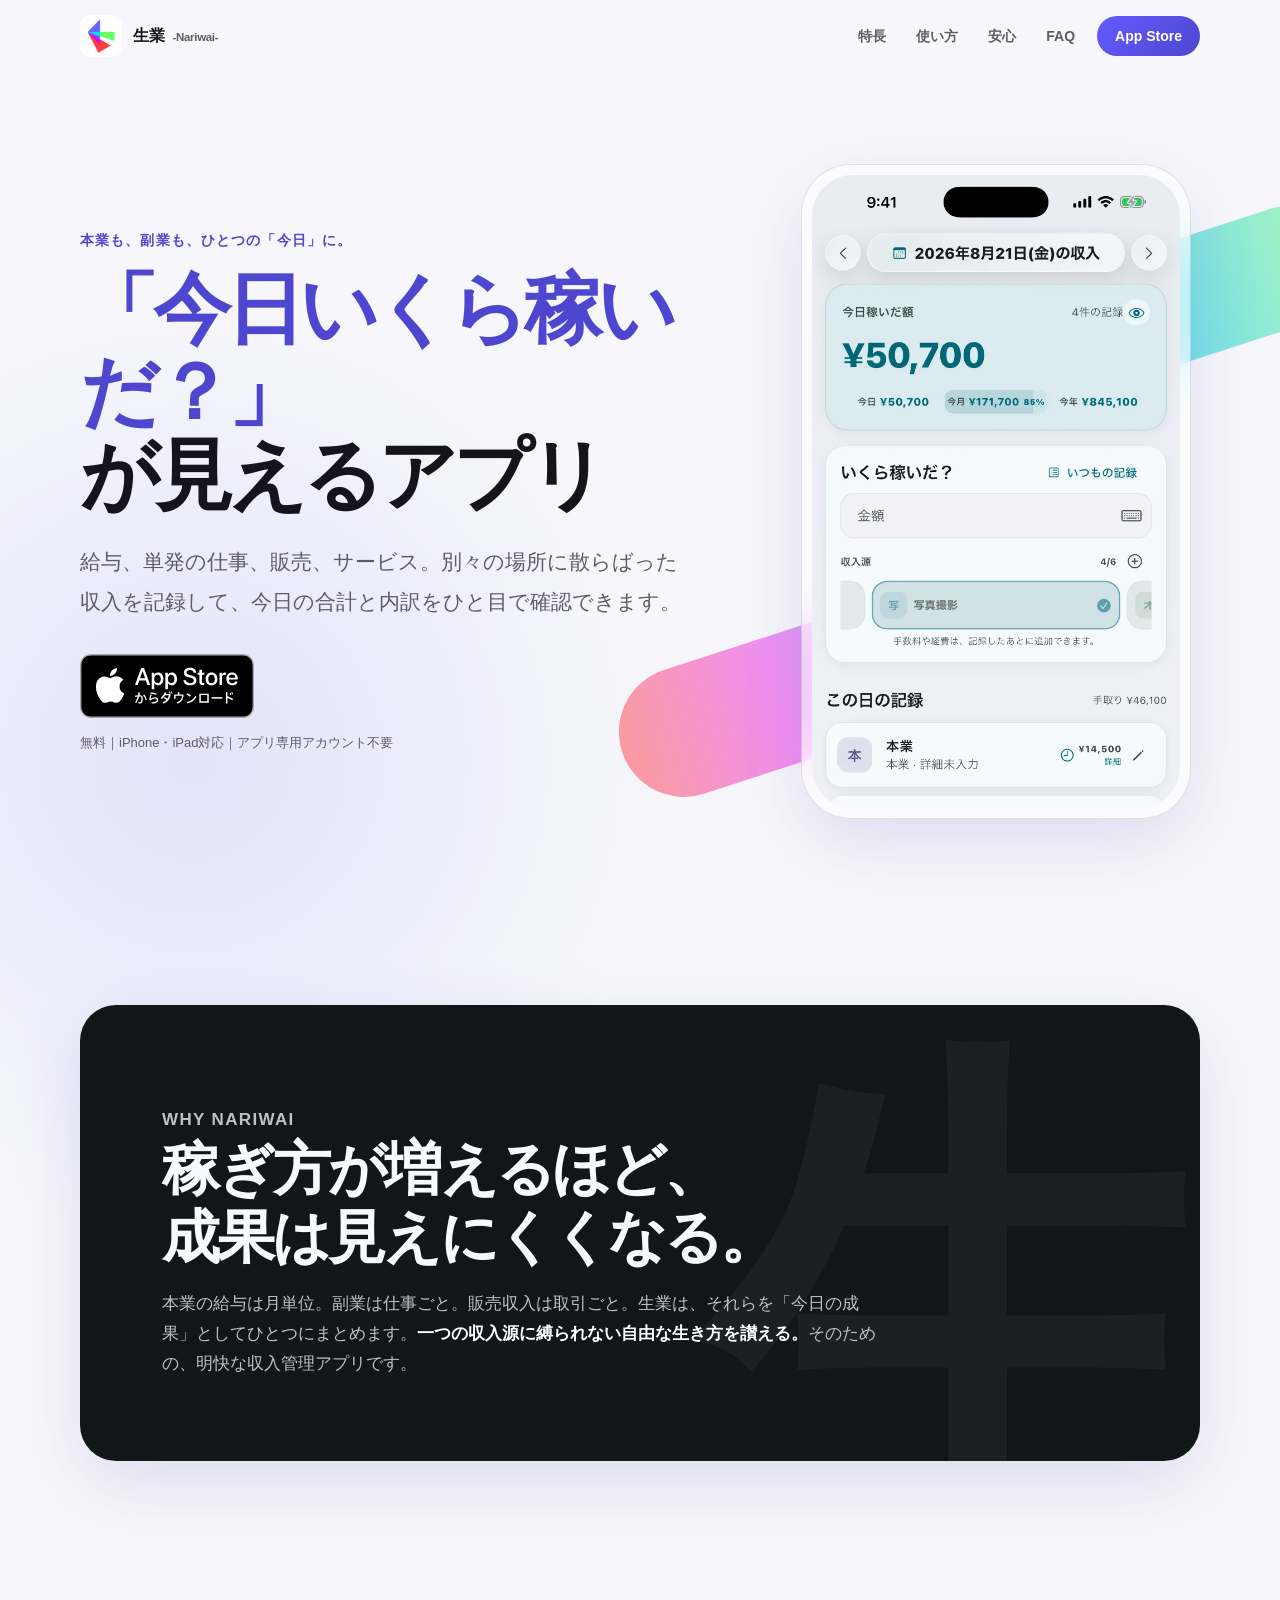
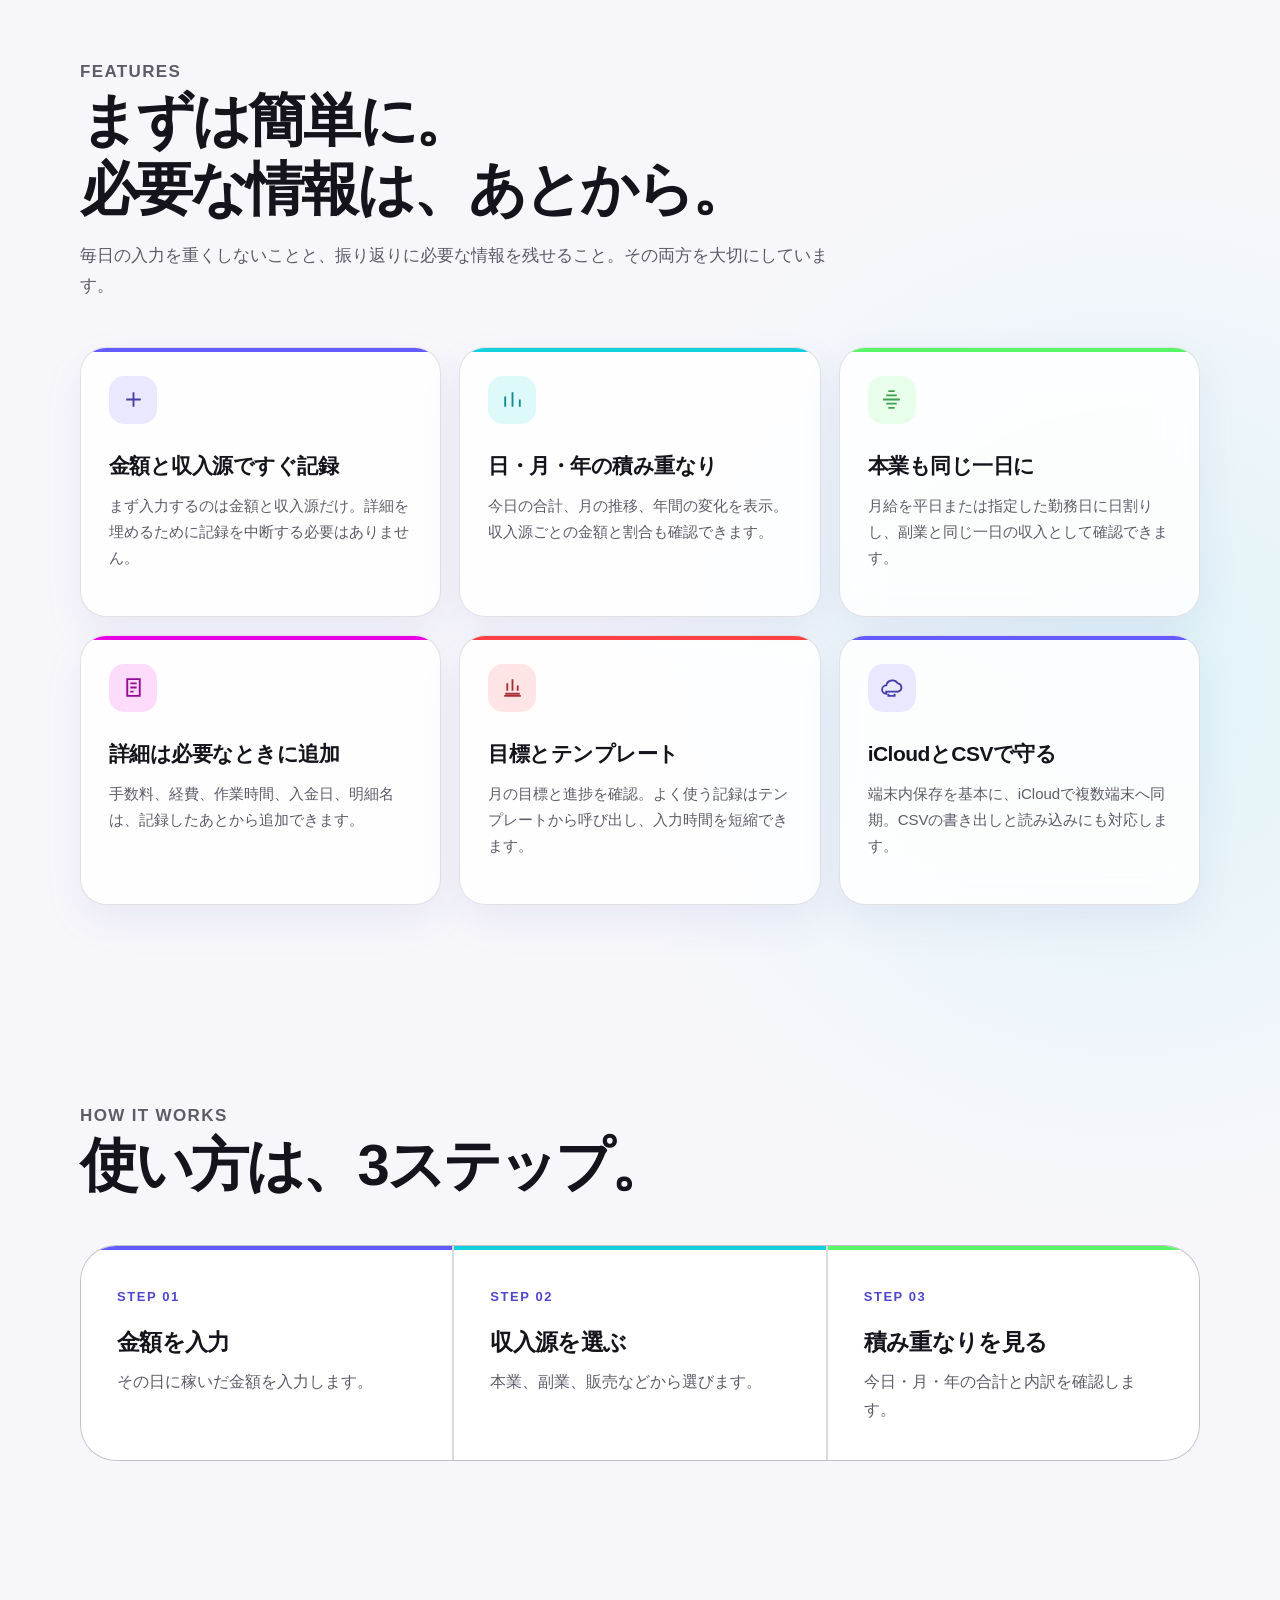
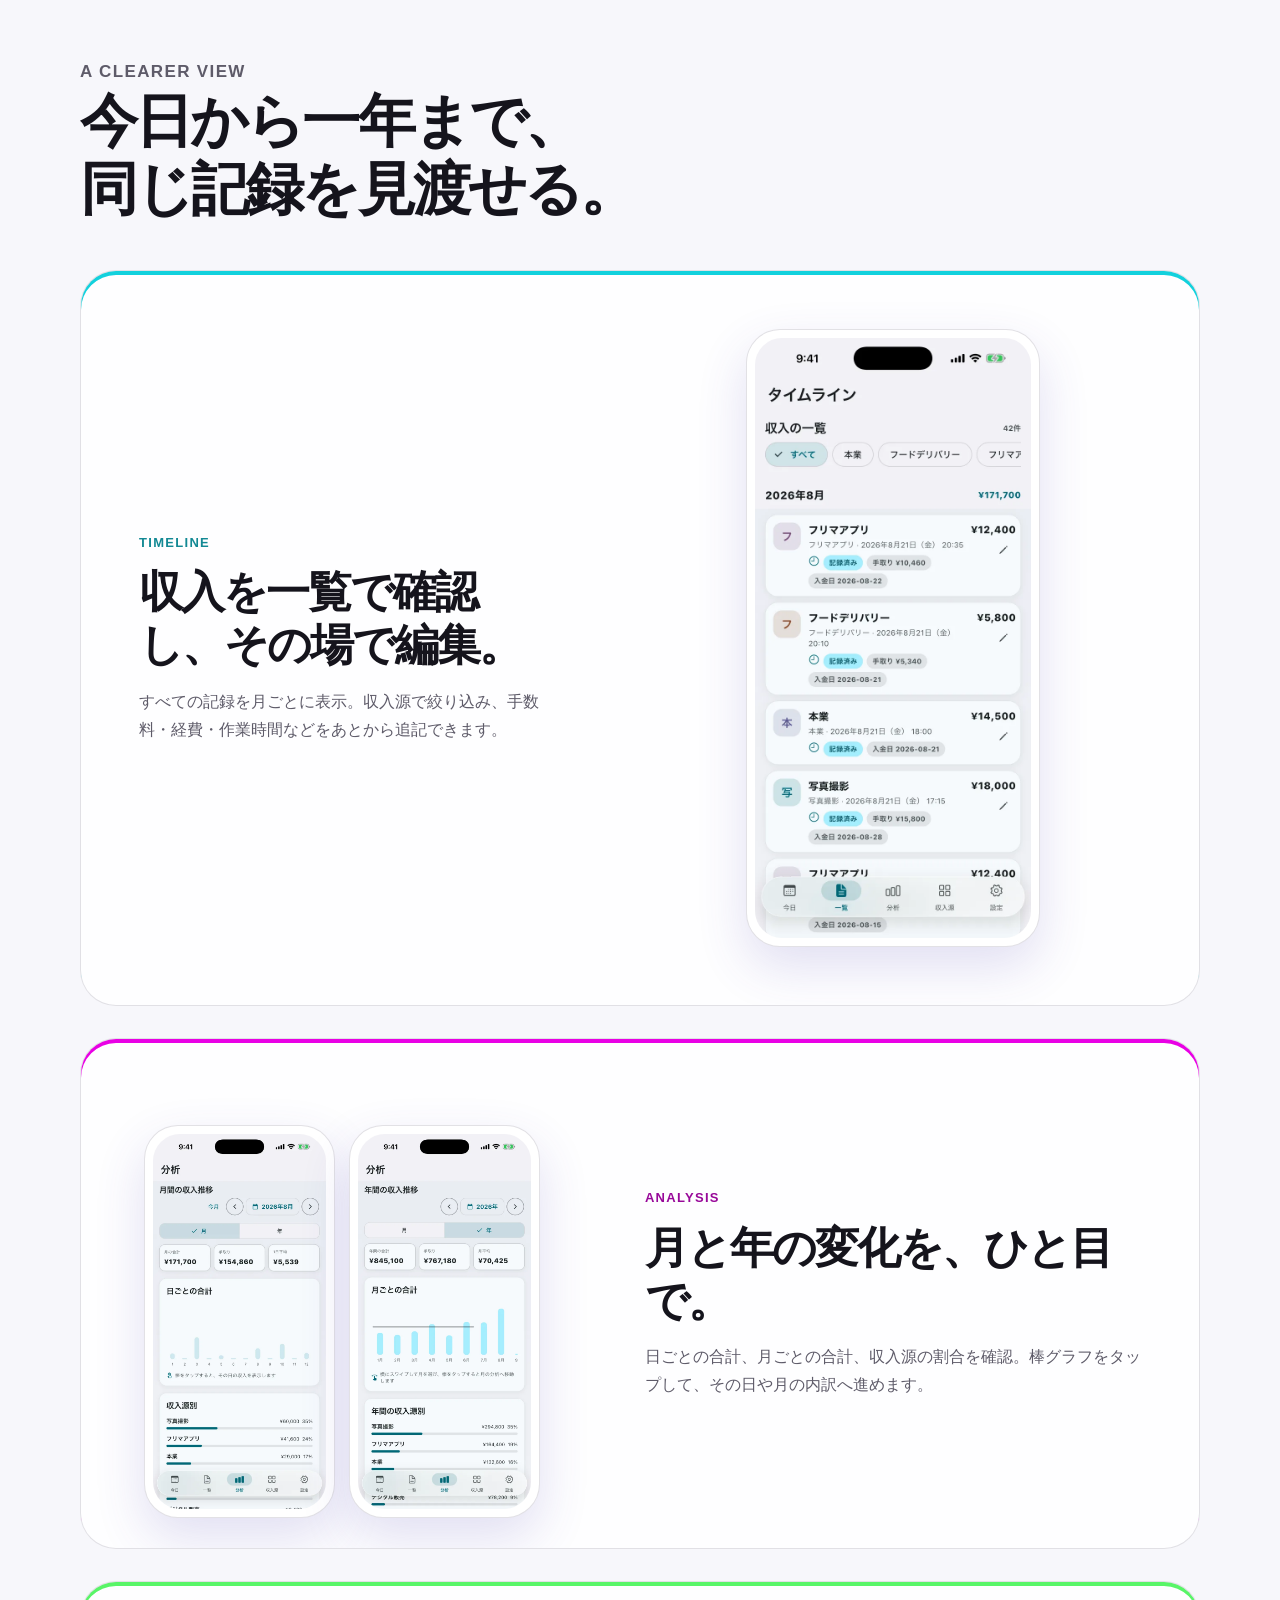
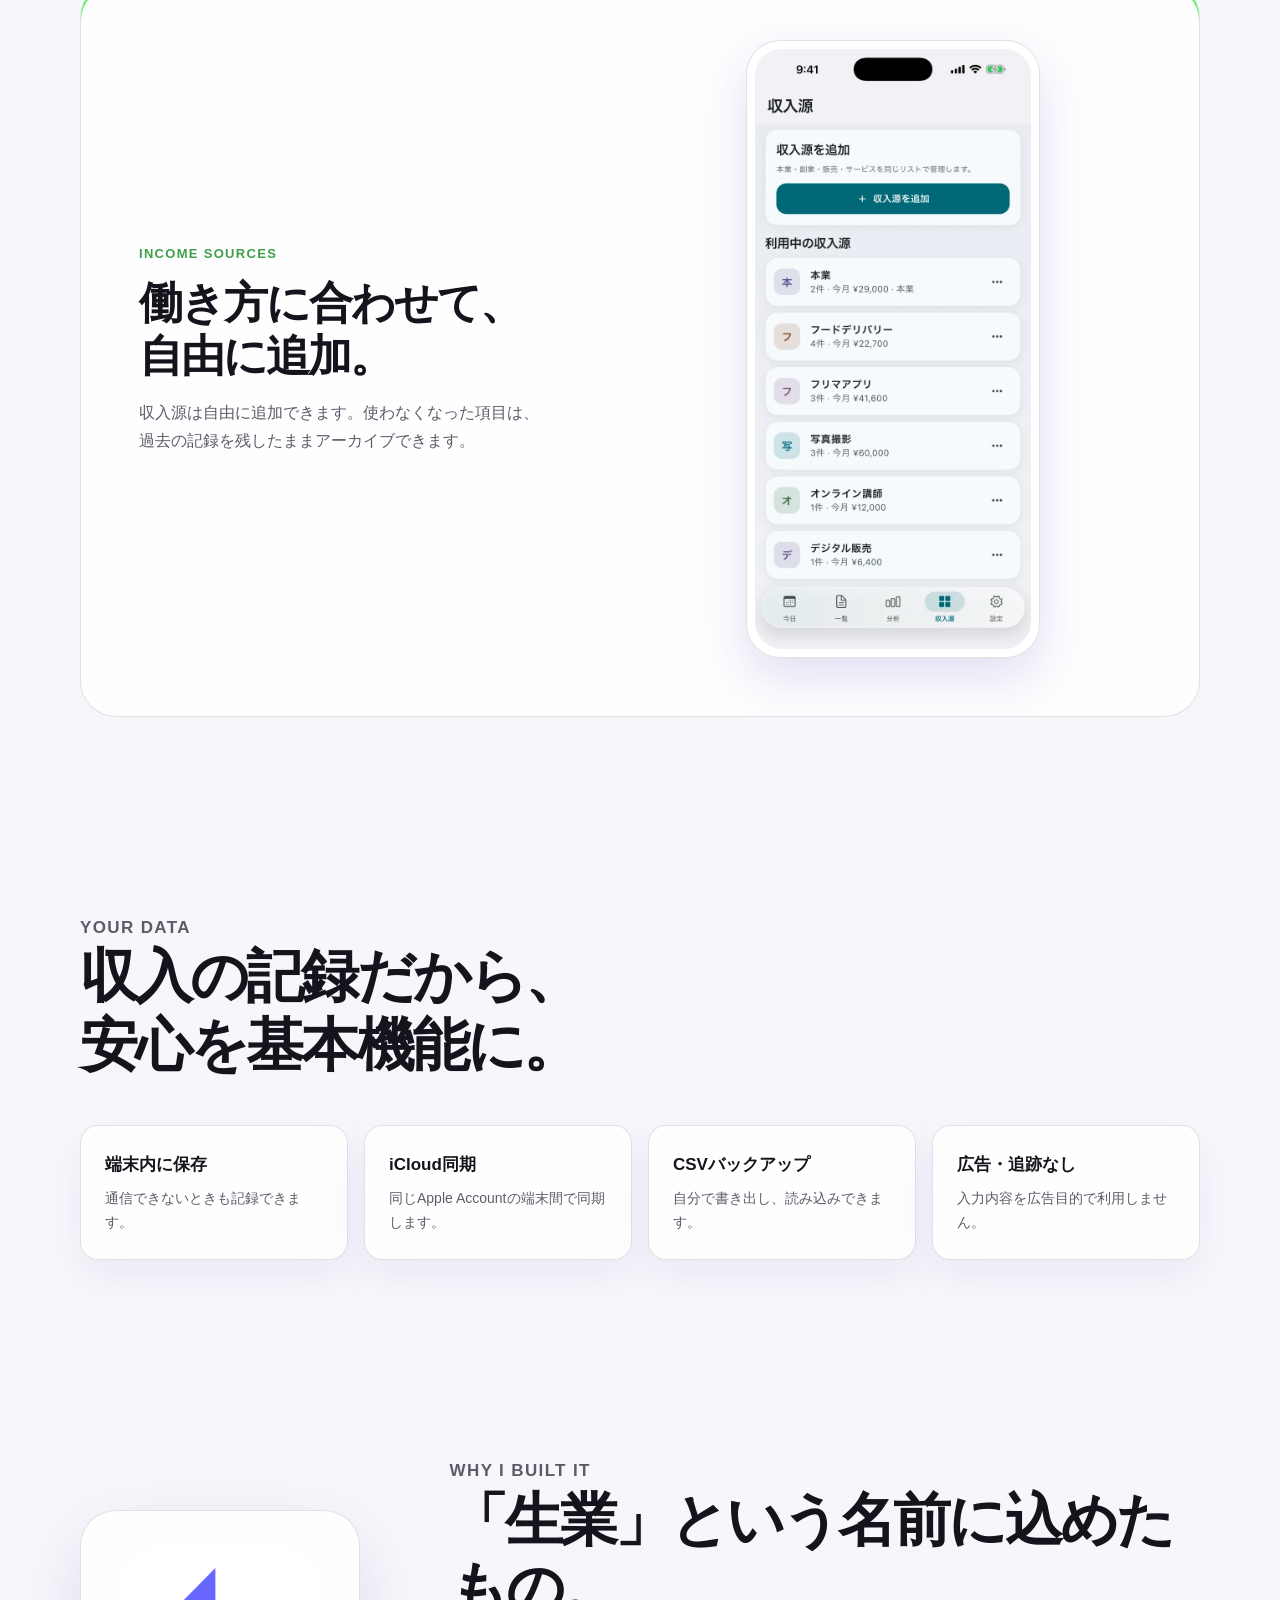
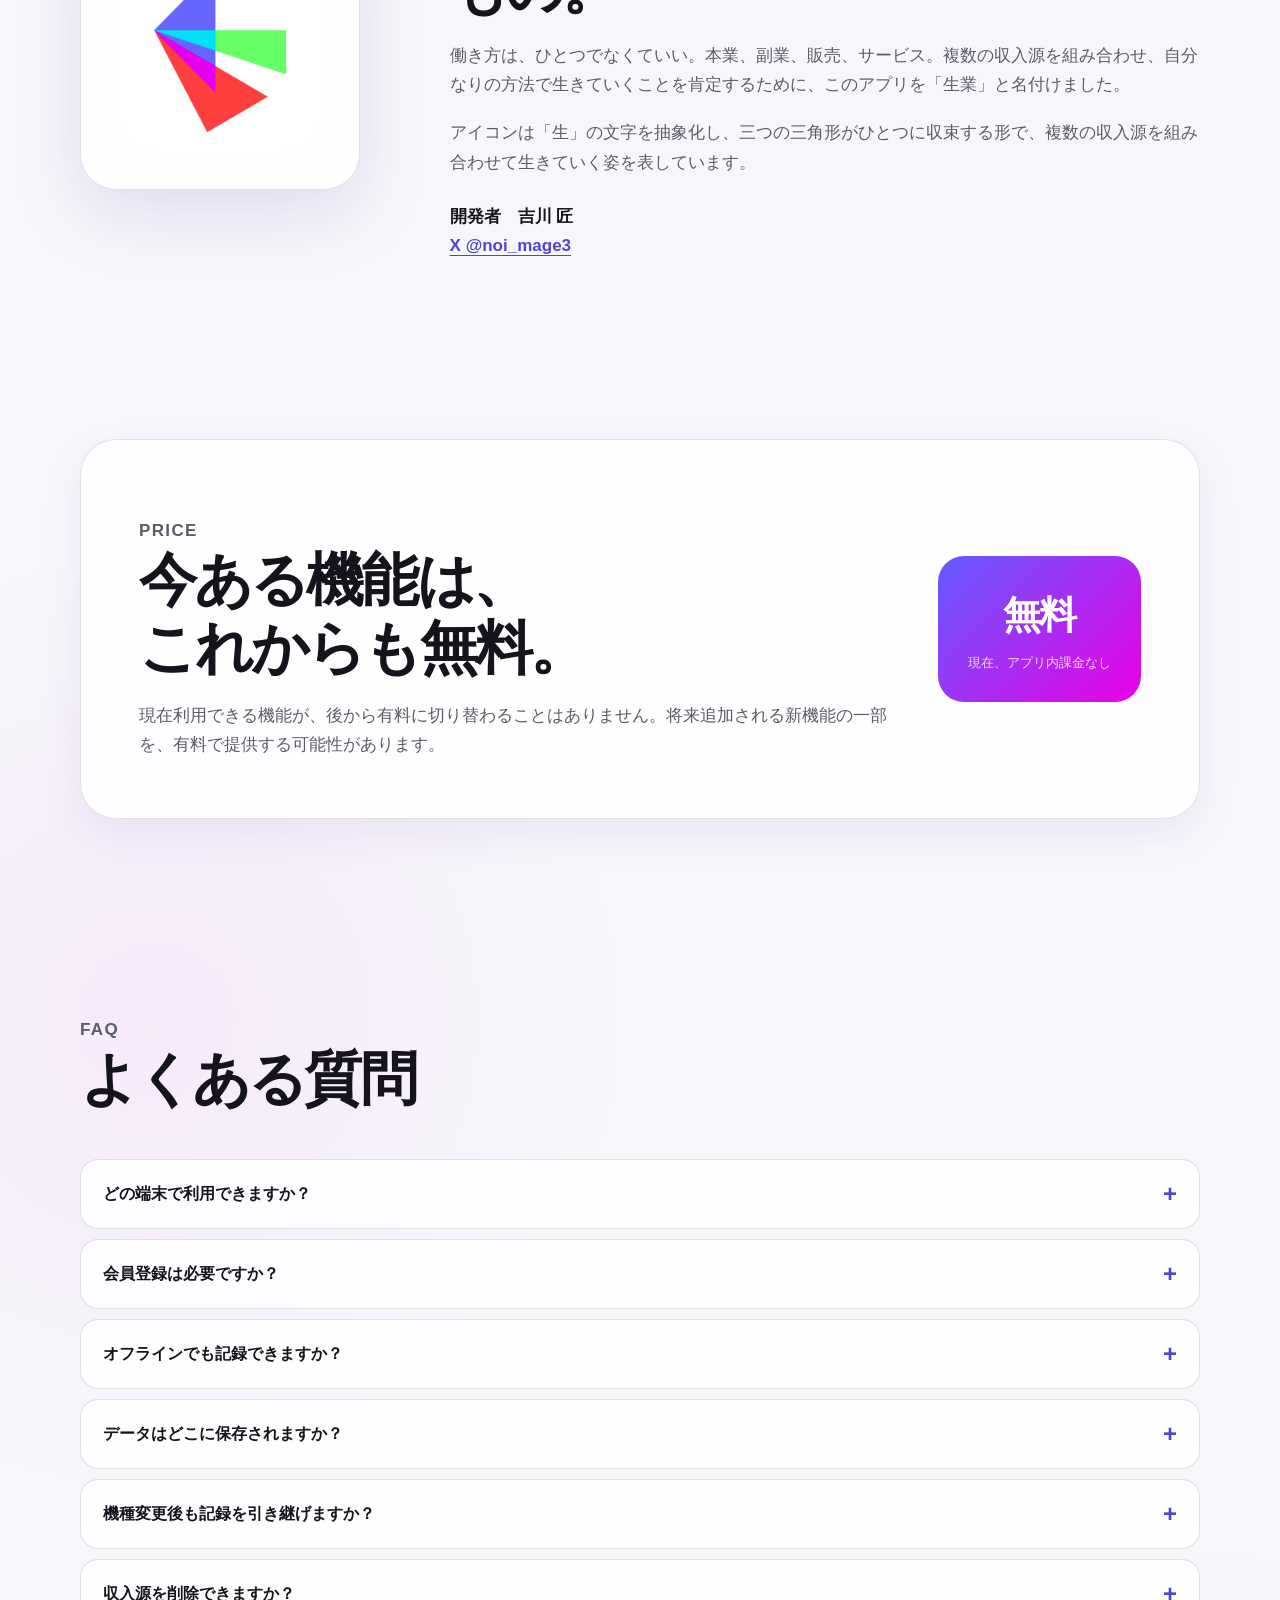
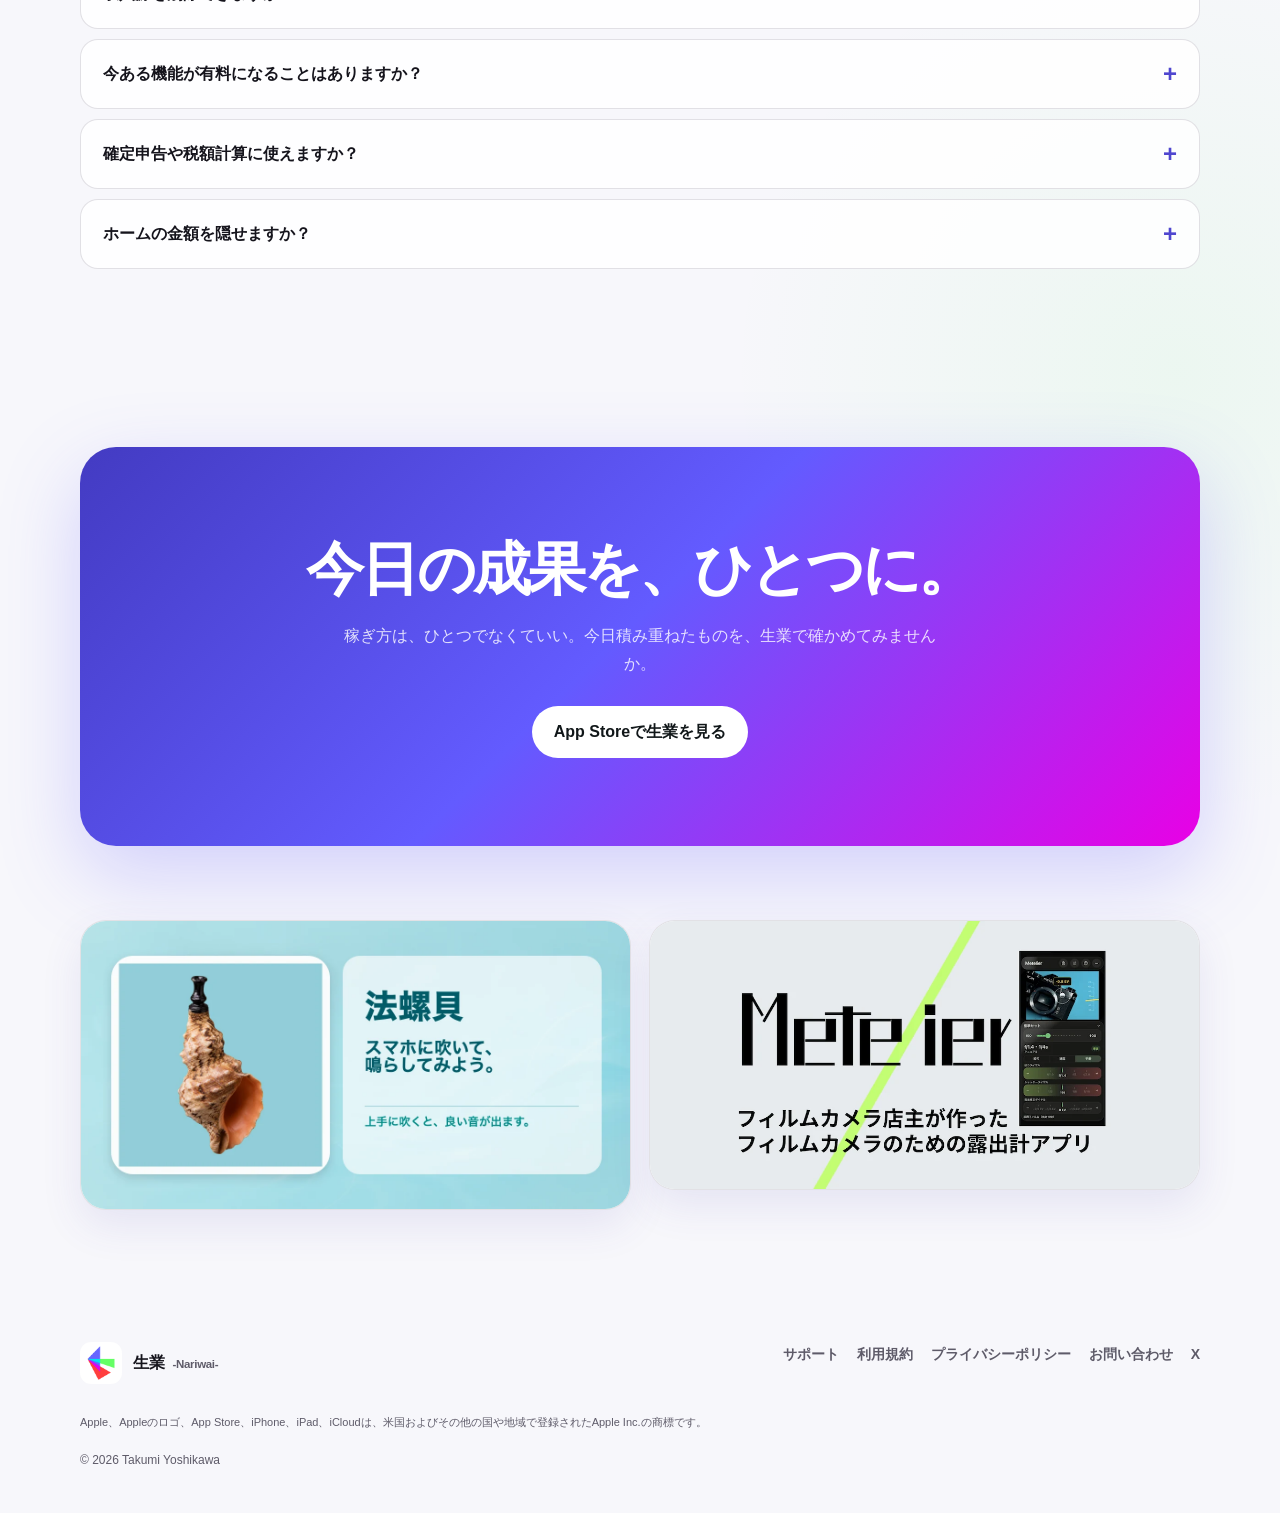
==== commit 4463896c: "Update LP analysis screenshots for version 1.2" ====
--- a/index.html
+++ b/index.html
@@ -75,7 +75,7 @@
       <div class="section-header"><p class="eyebrow">A CLEARER VIEW</p><h2>今日から一年まで、<br>同じ記録を見渡せる。</h2></div>
       <div class="showcase-list">
         <article class="showcase"><div class="showcase-copy"><p class="showcase-label">TIMELINE</p><h3>収入を一覧で確認し、その場で編集。</h3><p>すべての記録を月ごとに表示。収入源で絞り込み、手数料・経費・作業時間などをあとから追記できます。</p></div><div class="screen-stage"><div class="screen-shot"><img src="assets/screen-timeline.webp?v=20260821-1" alt="月ごとに収入を確認して編集できるタイムライン画面" width="660" height="1434" loading="lazy"></div></div></article>
-        <article class="showcase"><div class="showcase-copy"><p class="showcase-label">ANALYSIS</p><h3>月と年の変化を、ひと目で。</h3><p>日ごとの合計、月ごとの合計、収入源の割合を確認。棒グラフをタップして、その日や月の内訳へ進めます。</p></div><div class="screen-stage"><div class="screen-shot secondary"><img src="assets/screen-month.webp?v=20260821-1" alt="日ごとの収入と収入源別内訳を表示する月分析画面" width="660" height="1434" loading="lazy"></div><div class="screen-shot secondary"><img src="assets/screen-year.webp?v=20260821-1" alt="月ごとの収入推移を表示する年分析画面" width="660" height="1434" loading="lazy"></div></div></article>
+        <article class="showcase"><div class="showcase-copy"><p class="showcase-label">ANALYSIS</p><h3>月と年の変化を、ひと目で。</h3><p>日ごとの合計、月ごとの合計、収入源の割合を確認。棒グラフをタップして、その日や月の内訳へ進めます。</p></div><div class="screen-stage"><div class="screen-shot secondary"><img src="assets/screen-month.webp?v=20260902-1" alt="日ごとの収入と収入源別内訳を表示する月分析画面" width="660" height="1434" loading="lazy"></div><div class="screen-shot secondary"><img src="assets/screen-year.webp?v=20260902-1" alt="月ごとの収入推移を表示する年分析画面" width="660" height="1434" loading="lazy"></div></div></article>
         <article class="showcase"><div class="showcase-copy"><p class="showcase-label">INCOME SOURCES</p><h3>働き方に合わせて、自由に追加。</h3><p>収入源は自由に追加できます。使わなくなった項目は、過去の記録を残したままアーカイブできます。</p></div><div class="screen-stage"><div class="screen-shot"><img src="assets/screen-sources.webp?v=20260821-1" alt="収入源の追加、編集、アーカイブができる管理画面" width="660" height="1434" loading="lazy"></div></div></article>
       </div>
     </div></section>
